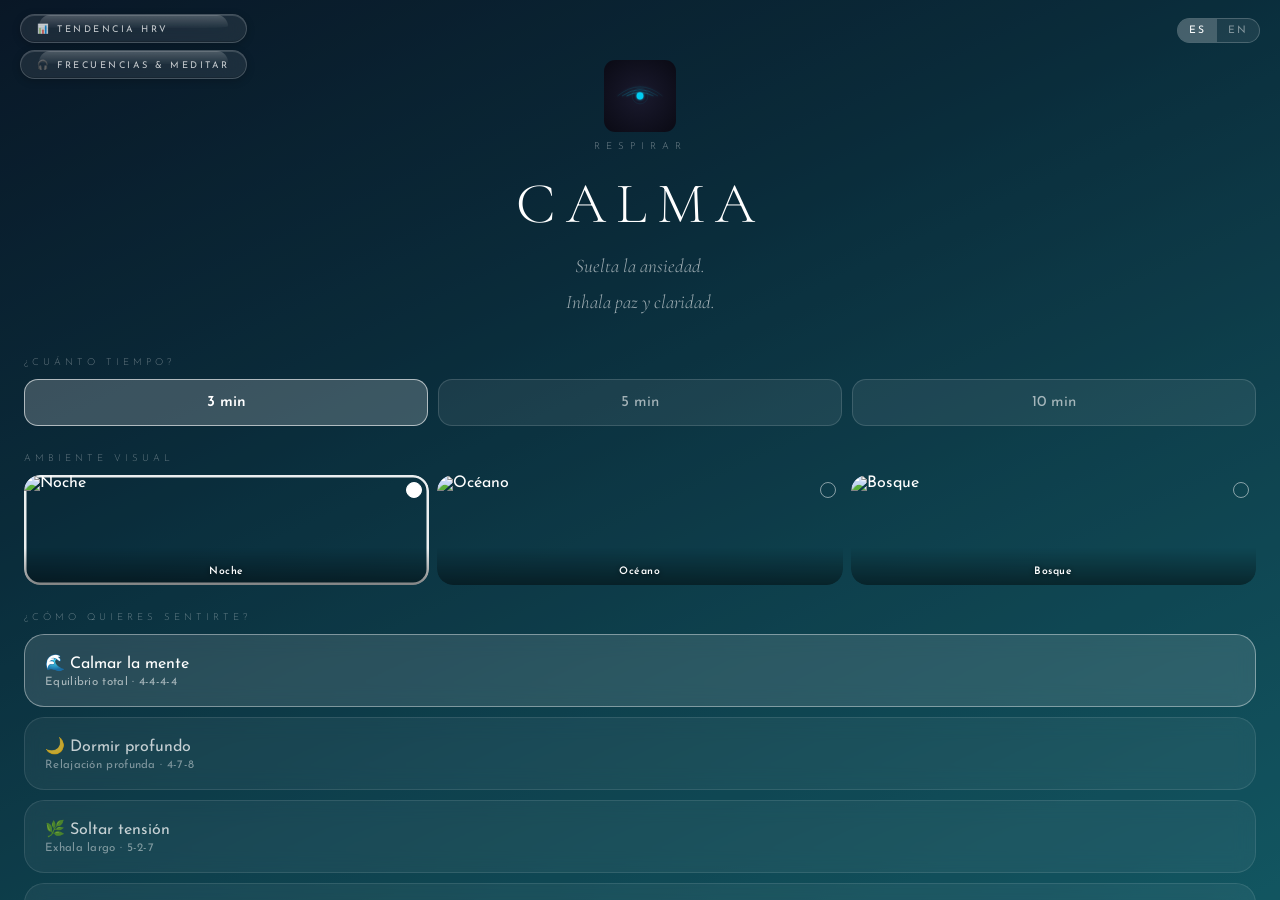
==== index.html @ fcd19457 "Move HRV and Frecuencias buttons to top-left with clear frosted glass style https://claude.ai/code/s" ====
<!DOCTYPE html>
<html lang="es">
<head>
  <meta charset="UTF-8"/>
  <meta http-equiv="Content-Type" content="text/html; charset=utf-8"/>
  <meta name="viewport" content="width=device-width, initial-scale=1.0, user-scalable=no"/>
  <title>Respirar con Calma</title>
  <link rel="icon" type="image/svg+xml" href="logo.svg"/>
  <link rel="apple-touch-icon" href="apple-touch-icon.png"/>
  <meta name="theme-color" content="#0a0a14"/>
  <link rel="preconnect" href="https://fonts.googleapis.com"/>
  <link rel="preconnect" href="https://fonts.gstatic.com" crossorigin/>
  <link href="https://fonts.googleapis.com/css2?family=Cormorant+Garamond:ital,wght@0,300;0,400;0,600;1,300;1,400&family=Josefin+Sans:wght@300;400;600&display=swap" rel="stylesheet"/>
  <style>
    *, *::before, *::after {
      box-sizing: border-box; margin: 0; padding: 0;
      -webkit-tap-highlight-color: transparent;
    }
    :root { --ease: cubic-bezier(.4,0,.2,1); }

    body {
      min-height: 100vh;
      font-family: 'Josefin Sans', -apple-system, sans-serif;
      color: #fff; overflow: hidden;
    }

    /* BACKGROUND */
    #bg {
      position: fixed; inset: 0; z-index: 0;
      background: linear-gradient(155deg,#0d2137 0%,#0e3d52 35%,#145c6e 65%,#1a7a8a 100%);
      transition: background 1.4s var(--ease);
    }
    #bg.forest  { background: linear-gradient(155deg,#040e08 0%,#0a2010 35%,#12341a 65%,#1a4a22 100%); }
    #bg.sunset  { background: linear-gradient(155deg,#1a0535 0%,#7b1a5a 35%,#d44a30 65%,#f0a040 100%); }
    #bg.night   { background: linear-gradient(155deg,#020210 0%,#06062a 35%,#0a0a38 65%,#10104a 100%); }
    #bg::after {
      content:''; position:absolute; inset:0;
      background: rgba(0,0,0,0.3);
    }

    /* SCREENS */
    .screen {
      position: fixed; inset: 0; z-index: 2;
      display: flex; flex-direction: column; align-items: center;
      padding: 56px 24px 60px;
      overflow-y: auto;
      -webkit-overflow-scrolling: touch;
      transition: opacity 0.5s var(--ease), transform 0.5s var(--ease);
    }
    .screen::-webkit-scrollbar { display: none; }
    .screen.out  { opacity:0; transform:translateY(-20px); pointer-events:none; }
    .screen.below{ opacity:0; transform:translateY(20px);  pointer-events:none; }

    /* LOGO */
    .logo-wrap {
      display: flex; flex-direction: column; align-items: center;
      gap: 10px; margin-bottom: 18px; margin-top: 4px;
    }
    .rings {
      width: 58px; height: 58px;
      position: relative; display: flex; align-items: center; justify-content: center;
    }
    .rings i {
      position: absolute; border-radius: 50%; display: block;
      border: 1.5px solid rgba(255,255,255,0.45);
    }
    .rings i:nth-child(1){ width:58px; height:58px; border-color:rgba(255,255,255,0.2); }
    .rings i:nth-child(2){ width:40px; height:40px; border-color:rgba(255,255,255,0.38); }
    .rings i:nth-child(3){ width:22px; height:22px; background:rgba(255,255,255,0.85); border:none; }
    .logo-lbl {
      font-family: 'Josefin Sans', sans-serif;
      font-size: 0.6rem; letter-spacing: 6px; text-transform: uppercase;
      color: rgba(255,255,255,0.45); font-weight: 300;
    }

    .h-title {
      font-family: 'Cormorant Garamond', serif;
      font-size: 3.6rem; font-weight: 300; letter-spacing: 10px;
      margin-bottom: 10px; text-align: center;
    }
    .h-sub {
      font-family: 'Cormorant Garamond', serif;
      font-style: italic; font-size: 1.2rem; line-height: 1.85;
      color: rgba(255,255,255,0.6); text-align: center; margin-bottom: 38px;
      font-weight: 300;
    }

    .sec-lbl {
      align-self: flex-start;
      font-family: 'Josefin Sans', sans-serif;
      font-size: 0.6rem; letter-spacing: 4px; text-transform: uppercase;
      color: rgba(255,255,255,0.38); margin-bottom: 12px; font-weight: 300;
    }

    /* DURATION */
    .dur-row { display:flex; gap:10px; width:100%; margin-bottom:28px; }
    .dur-btn {
      flex:1; padding:15px 0; border-radius:14px;
      background:rgba(255,255,255,0.07); border:1px solid rgba(255,255,255,0.14);
      color:rgba(255,255,255,0.6); font-size:0.95rem; cursor:pointer;
      transition:all 0.22s var(--ease); font-family:inherit;
    }
    .dur-btn.on {
      background:rgba(255,255,255,0.2); border-color:rgba(255,255,255,0.6);
      color:#fff; font-weight:600;
    }

    /* SCENE CARDS */
    .scenes-row { display:flex; gap:8px; width:100%; margin-bottom:28px; }
    .sc {
      flex:1; border-radius:16px; cursor:pointer;
      position:relative; overflow:hidden;
      box-shadow:inset 0 0 0 2px transparent;
      transition:box-shadow 0.25s, transform 0.18s;
      min-height:110px;
      -webkit-transform:translateZ(0); transform:translateZ(0);
      -webkit-mask-image:-webkit-radial-gradient(white,black);
    }
    .sc.on { box-shadow:inset 0 0 0 2.5px rgba(255,255,255,0.92); }
    .sc:active { transform:scale(0.95) translateZ(0); }
    .sc img { position:absolute; inset:0; width:100%; height:100%; object-fit:cover; display:block; }
    .sc-overlay {
      position:absolute; inset:0; pointer-events:none;
    }
    .sc-dot {
      position:absolute; top:7px; right:7px;
      width:16px; height:16px; border-radius:50%;
      background:transparent; border:1.5px solid rgba(255,255,255,0.5);
      display:flex; align-items:center; justify-content:center;
      font-size:8px; font-weight:700; color:transparent;
      transition:all 0.2s;
    }
    .sc.on .sc-dot {
      background:#fff; border-color:#fff; color:#333;
    }
    .sc-name {
      position:absolute; bottom:0; left:0; right:0;
      text-align:center; padding:18px 4px 8px;
      font-size:0.65rem; font-weight:600; color:#fff;
      text-shadow:0 1px 6px rgba(0,0,0,0.7);
      letter-spacing:0.5px;
      font-family:'Josefin Sans',sans-serif;
      background:linear-gradient(transparent, rgba(0,0,0,0.45));
    }

    /* PATTERNS */
    .pat-list { width:100%; margin-bottom:30px; }
    .pat-wrap { width:100%; margin-bottom:10px; }
    .pat-btn {
      width:100%; padding:18px 20px; border-radius:20px;
      background:rgba(255,255,255,0.05); border:1px solid rgba(255,255,255,0.1);
      color:rgba(255,255,255,0.75); cursor:pointer;
      display:flex; flex-direction:column; align-items:flex-start;
      font-family:inherit; text-align:left;
      transition:all 0.25s var(--ease);
      -webkit-backdrop-filter:blur(10px); backdrop-filter:blur(10px);
    }
    .pat-btn:active { transform:scale(1.02); }
    .pat-btn .pn { font-size:1rem; font-weight:400; margin-bottom:4px; }
    .pat-btn .pt { font-size:0.72rem; color:rgba(255,255,255,0.45); letter-spacing:0.3px; }
    .pat-btn.on {
      background:rgba(255,255,255,0.12); border-color:rgba(255,255,255,0.4);
      color:#fff;
    }
    .pat-btn.on .pt { color:rgba(255,255,255,0.6); }

    /* BEGIN */
    .btn-begin {
      width:100%; padding:20px; border-radius:50px;
      background:rgba(255,255,255,0.15); border:1.5px solid rgba(255,255,255,0.38);
      color:#fff; font-size:0.85rem; font-weight:400; letter-spacing:4px;
      text-transform: uppercase;
      cursor:pointer; font-family:'Josefin Sans',sans-serif;
      transition:all 0.22s var(--ease);
      -webkit-backdrop-filter:blur(8px); backdrop-filter:blur(8px);
    }
    .btn-begin:active { background:rgba(255,255,255,0.26); transform:scale(0.98); }

    /* SESSION */
    #sess { justify-content:center; padding-top:0; }

    .sess-hdr {
      position:fixed; top:0; left:0; right:0;
      padding:52px 24px 0;
      display:flex; justify-content:space-between; align-items:center;
      z-index:10;
    }
    .btn-end {
      background:rgba(255,255,255,0.1); border:1px solid rgba(255,255,255,0.25);
      color:rgba(255,255,255,0.8); padding:9px 20px; border-radius:20px;
      font-size:0.85rem; cursor:pointer; font-family:inherit;
    }
    .sess-clock {
      font-size:0.95rem; font-weight:300; letter-spacing:2px;
      color:rgba(255,255,255,0.55);
    }

    /* TOP ACTION BUTTONS */
    .top-actions {
      position: absolute; top: 14px; left: 20px;
      display: flex; flex-direction: column; gap: 7px;
      z-index: 10;
    }
    .btn-gel {
      display: inline-flex; align-items: center; gap: 6px;
      padding: 8px 16px; border-radius: 50px;
      font-family: 'Josefin Sans', sans-serif; font-size: 0.58rem;
      letter-spacing: 2.5px; text-transform: uppercase; font-weight: 400;
      cursor: pointer; position: relative; overflow: hidden;
      color: rgba(255,255,255,0.75);
      background: rgba(255,255,255,0.08);
      border: 1px solid rgba(255,255,255,0.18);
      box-shadow:
        0 1px 0 rgba(255,255,255,0.14) inset,
        0 -1px 0 rgba(0,0,0,0.15) inset,
        0 2px 8px rgba(0,0,0,0.2);
      -webkit-backdrop-filter: blur(14px); backdrop-filter: blur(14px);
      transition: all 0.2s ease;
    }
    .btn-gel::before {
      content: '';
      position: absolute; top: 0; left: 8%; right: 8%;
      height: 48%; border-radius: 50px 50px 60% 60%;
      background: linear-gradient(180deg, rgba(255,255,255,0.22) 0%, rgba(255,255,255,0.02) 100%);
      pointer-events: none;
    }
    .btn-gel:active { transform: scale(0.96); opacity: 0.8; }

    /* CIRCLE */
    .stage {
      position:relative; width:280px; height:280px;
      display:flex; align-items:center; justify-content:center;
      margin-bottom:72px;
    }
    #svgCore { transition: r var(--breathDur,4s) ease-in-out; }
    #svgHalo { transition: r var(--breathDur,4s) ease-in-out; }

    .s-phase {
      font-family: 'Cormorant Garamond', serif;
      font-size: 2rem; font-weight: 300; letter-spacing: 3px;
      text-align: center; min-height: 44px; margin-bottom: 4px;
      font-style: italic;
    }
    .s-count {
      font-family: 'Cormorant Garamond', serif;
      font-size: 5rem; font-weight: 300; letter-spacing: 4px;
      min-height: 80px; text-align: center;
    }
    .s-cycle {
      font-family: 'Josefin Sans', sans-serif;
      font-size: 0.65rem; letter-spacing: 4px; text-transform: uppercase;
      color: rgba(255,255,255,0.38); text-align: center; min-height: 20px;
      font-weight: 300;
    }
    .s-msg {
      position: absolute;
      bottom: -50px; left: -90px; right: -90px;
      text-align: center;
      font-family: 'Cormorant Garamond', serif;
      font-style: italic; font-size: 1.3rem; font-weight: 300;
      color: rgba(255,255,255,0.88); letter-spacing: 0.4px;
      opacity: 0; transition: opacity 0.9s ease;
      pointer-events: none;
      text-shadow: 0 1px 12px rgba(0,0,0,0.5);
    }
    .s-msg.show { opacity: 1; }

    /* HRV quick-entry (setup screen) */
    .hrv-input-row{display:flex;align-items:center;gap:12px;width:100%;margin-bottom:16px;background:rgba(255,255,255,0.06);border:1px solid rgba(255,255,255,0.12);border-radius:14px;padding:12px 18px;cursor:text}
    .hrv-input-lbl{font-family:'Josefin Sans',sans-serif;font-size:0.62rem;letter-spacing:3px;text-transform:uppercase;font-weight:300;color:rgba(255,255,255,0.45);flex-shrink:0}
    .hrv-num-input{flex:1;background:none;border:none;outline:none;font-family:'Cormorant Garamond',serif;font-size:2rem;font-weight:300;letter-spacing:2px;color:#fff;text-align:center;min-width:0;-moz-appearance:textfield}
    .hrv-num-input::-webkit-inner-spin-button,.hrv-num-input::-webkit-outer-spin-button{-webkit-appearance:none}
    .hrv-num-input::placeholder{color:rgba(255,255,255,0.2)}
    .hrv-input-hint{font-family:'Josefin Sans',sans-serif;font-size:0.52rem;letter-spacing:1.5px;color:rgba(255,255,255,0.22);font-weight:300;flex-shrink:0;text-align:right;line-height:1.5}

    /* HRV TRACKER SCREEN */
    .btn-back{align-self:flex-start;background:rgba(255,255,255,0.08);border:1px solid rgba(255,255,255,0.18);color:rgba(255,255,255,0.7);padding:9px 18px;border-radius:20px;font-size:0.75rem;cursor:pointer;font-family:inherit;letter-spacing:1px;margin-bottom:4px}
    .hrv-hdr{display:flex;flex-direction:column;align-items:center;margin:8px 0 14px}
    .hrv-hdr-sub{font-family:'Josefin Sans',sans-serif;font-size:0.55rem;letter-spacing:5px;text-transform:uppercase;color:rgba(255,255,255,0.35);font-weight:300}
    .hrv-hdr-title{font-family:'Josefin Sans',sans-serif;font-size:1.7rem;font-weight:300;letter-spacing:2px;color:#fff;margin:4px 0 0}
    .hrv-hdr-title em{color:#4dd9e8;font-style:normal}
    .hrv-hdr-line{width:32px;height:2px;background:#4dd9e8;border-radius:1px;margin-top:6px}
    /* Tabs */
    .hrv-tabs{display:flex;width:100%;background:rgba(255,255,255,0.06);border:1px solid rgba(255,255,255,0.1);border-radius:14px;padding:4px;gap:3px;margin-bottom:14px}
    .hrv-tab{flex:1;padding:10px 2px;border-radius:10px;background:none;border:1px solid transparent;color:rgba(255,255,255,0.38);font-family:'Josefin Sans',sans-serif;font-size:0.63rem;letter-spacing:0.2px;cursor:pointer;transition:all 0.2s}
    .hrv-tab.on{background:rgba(77,217,232,0.12);border-color:rgba(77,217,232,0.38);color:#4dd9e8}
    /* Stat cards */
    .hrv-stats-grid{display:flex;gap:8px;width:100%;margin-bottom:12px}
    .hrv-scard{flex:1;background:rgba(255,255,255,0.06);border:1px solid rgba(255,255,255,0.1);border-radius:14px;padding:13px 9px;display:flex;flex-direction:column;gap:3px}
    .hrv-scard-lbl{font-family:'Josefin Sans',sans-serif;font-size:0.49rem;letter-spacing:2px;text-transform:uppercase;color:rgba(255,255,255,0.35);font-weight:300}
    .hrv-scard-num{display:flex;align-items:baseline;gap:2px;margin:1px 0}
    .hrv-scard-big{font-family:'Josefin Sans',sans-serif;font-size:2rem;font-weight:300;color:#4dd9e8;letter-spacing:-1px;line-height:1}
    .hrv-scard-unit{font-family:'Josefin Sans',sans-serif;font-size:0.6rem;color:rgba(77,217,232,0.6);font-weight:300;letter-spacing:1px}
    .hrv-scard-sub{font-family:'Josefin Sans',sans-serif;font-size:0.49rem;color:rgba(255,255,255,0.27);font-weight:300}
    /* Chart + info cards */
    .hrv-tcard{width:100%;background:rgba(255,255,255,0.06);border:1px solid rgba(255,255,255,0.1);border-radius:14px;padding:14px 12px;margin-bottom:12px}
    .hrv-card-lbl{font-family:'Josefin Sans',sans-serif;font-size:0.49rem;letter-spacing:3px;text-transform:uppercase;color:rgba(255,255,255,0.35);font-weight:300;display:block;margin-bottom:12px}
    #hrvChartSvg{width:100%;overflow:visible;display:block}
    .hrv-chart-none{font-family:'Josefin Sans',sans-serif;font-size:0.68rem;color:rgba(255,255,255,0.22);text-align:center;padding:20px 0;letter-spacing:0.5px}
    /* Last session card */
    .hrv-lstcard{width:100%;background:rgba(255,255,255,0.06);border:1px solid rgba(255,255,255,0.1);border-radius:14px;padding:14px 14px;margin-bottom:12px}
    .hrv-lst-body{display:flex;justify-content:space-between;align-items:center;margin-top:8px}
    .hrv-lst-hrv{display:flex;align-items:baseline;gap:3px}
    .hrv-lst-big{font-family:'Josefin Sans',sans-serif;font-size:2rem;font-weight:300;color:#4dd9e8;letter-spacing:-1px;line-height:1}
    .hrv-lst-right{display:flex;flex-direction:column;align-items:flex-end;gap:3px}
    .hrv-lst-tech{font-family:'Josefin Sans',sans-serif;font-size:0.68rem;color:rgba(255,255,255,0.5);letter-spacing:0.5px}
    .hrv-lst-date{font-family:'Josefin Sans',sans-serif;font-size:0.6rem;color:rgba(255,255,255,0.3)}
    /* Registrar form */
    .hrv-rblock{width:100%;background:rgba(255,255,255,0.06);border:1px solid rgba(255,255,255,0.1);border-radius:14px;padding:14px 14px;margin-bottom:12px}
    .hrv-rlbl{font-family:'Josefin Sans',sans-serif;font-size:0.49rem;letter-spacing:3px;text-transform:uppercase;color:rgba(255,255,255,0.35);font-weight:300;display:block;margin-bottom:10px}
    .hrv-big-in{width:100%;background:rgba(0,0,0,0.2);border:1px solid rgba(255,255,255,0.1);border-radius:10px;padding:14px;outline:none;color:#fff;font-family:'Josefin Sans',sans-serif;font-size:1.8rem;font-weight:300;letter-spacing:3px;text-align:center;box-sizing:border-box;-moz-appearance:textfield}
    .hrv-big-in::-webkit-inner-spin-button,.hrv-big-in::-webkit-outer-spin-button{-webkit-appearance:none}
    .hrv-big-in::placeholder{color:rgba(255,255,255,0.18)}
    .hrv-in-hint{font-family:'Josefin Sans',sans-serif;font-size:0.58rem;color:rgba(255,255,255,0.28);margin-top:7px;letter-spacing:0.2px;display:block}
    .hrv-chips{display:flex;flex-wrap:wrap;gap:7px}
    .hrv-chip{padding:8px 13px;border-radius:10px;background:rgba(255,255,255,0.05);border:1px solid rgba(255,255,255,0.12);color:rgba(255,255,255,0.45);font-family:'Josefin Sans',sans-serif;font-size:0.65rem;cursor:pointer;letter-spacing:0.3px;transition:all 0.18s}
    .hrv-chip.on{background:rgba(77,217,232,0.1);border-color:rgba(77,217,232,0.45);color:#4dd9e8}
    .hrv-moods{display:flex;gap:7px;width:100%}
    .hrv-mood{flex:1;padding:9px 2px;border-radius:10px;background:rgba(255,255,255,0.05);border:1px solid rgba(255,255,255,0.1);font-size:1.25rem;cursor:pointer;transition:all 0.18s;text-align:center}
    .hrv-mood.on{background:rgba(77,217,232,0.1);border-color:rgba(77,217,232,0.4)}
    .hrv-save-btn{width:100%;padding:17px;border-radius:14px;background:rgba(77,217,232,0.1);border:1px solid rgba(77,217,232,0.32);color:rgba(77,217,232,0.88);font-family:'Josefin Sans',sans-serif;font-size:0.75rem;letter-spacing:3px;text-transform:uppercase;cursor:pointer;font-weight:300;transition:all 0.22s}
    .hrv-save-btn:active{background:rgba(77,217,232,0.22)}
    /* Historial */
    .hrv-hist-hdr{display:flex;justify-content:space-between;align-items:center;margin-bottom:12px}
    .hrv-hist-cnt{font-family:'Josefin Sans',sans-serif;font-size:0.65rem;color:rgba(255,255,255,0.38);letter-spacing:1px}
    .hrv-clear-btn{background:none;border:none;color:rgba(255,80,80,0.65);font-family:'Josefin Sans',sans-serif;font-size:0.65rem;cursor:pointer}
    .hrv-hitem{width:100%;background:rgba(255,255,255,0.06);border:1px solid rgba(255,255,255,0.1);border-radius:12px;padding:13px;margin-bottom:8px;display:flex;align-items:center;gap:10px}
    .hrv-hi-hrv{display:flex;align-items:baseline;gap:2px;min-width:48px}
    .hrv-hi-num{font-family:'Josefin Sans',sans-serif;font-size:1.5rem;font-weight:300;color:#4dd9e8;letter-spacing:-0.5px;line-height:1}
    .hrv-hi-ms{font-family:'Josefin Sans',sans-serif;font-size:0.56rem;color:rgba(77,217,232,0.6);letter-spacing:1px;font-weight:300}
    .hrv-hi-info{flex:1;display:flex;flex-direction:column;gap:2px}
    .hrv-hi-tech{font-family:'Josefin Sans',sans-serif;font-size:0.67rem;color:rgba(255,255,255,0.52);letter-spacing:0.3px}
    .hrv-hi-date{font-family:'Josefin Sans',sans-serif;font-size:0.57rem;color:rgba(255,255,255,0.28)}
    .hrv-hi-mood{font-size:1rem}
    .hrv-hi-del{background:none;border:none;color:rgba(255,255,255,0.22);font-size:0.8rem;cursor:pointer;padding:4px;line-height:1}

    /* FRECUENCIAS & MEDITAR */
    #freqmed { padding: 0; }
    .fm-back { position:absolute; top:18px; left:16px; }
    .fm-header { padding: 28px 24px 0; text-align: center; }
    .fm-header-sub { font-family:'Josefin Sans',sans-serif; font-size:0.6rem; letter-spacing:4px; text-transform:uppercase; color:rgba(255,255,255,0.4); }
    .fm-header-title { font-family:'Cormorant Garamond',serif; font-size:2rem; font-weight:300; margin:4px 0 0; }
    .fm-header-title em { font-style:italic; color:rgba(255,255,255,0.75); }
    .fm-tabs {
      display:flex; margin:18px 16px 0; border-radius:12px;
      background:rgba(255,255,255,0.05); padding:4px; gap:4px;
      position:sticky; top:0; z-index:5;
      -webkit-backdrop-filter:blur(12px); backdrop-filter:blur(12px);
    }
    .fm-tab {
      flex:1; padding:10px 8px; border:none; border-radius:9px;
      background:transparent; color:rgba(255,255,255,0.45);
      font-family:'Josefin Sans',sans-serif; font-size:0.72rem;
      letter-spacing:1px; cursor:pointer; transition:all 0.25s;
    }
    .fm-tab.active { background:rgba(255,255,255,0.12); color:#fff; box-shadow:0 1px 8px rgba(0,0,0,0.3); }
    .fm-panel { display:none; padding:14px 14px 100px; }
    .fm-panel.active { display:block; }
    .fm-section { margin-bottom:26px; }
    .fm-section-hdr { display:flex; align-items:center; gap:10px; margin-bottom:10px; padding:0 4px; }
    .fm-section-icon { font-size:1.3rem; }
    .fm-section-info { flex:1; }
    .fm-section-title { font-family:'Cormorant Garamond',serif; font-size:1.12rem; font-weight:400; }
    .fm-section-sub { font-family:'Josefin Sans',sans-serif; font-size:0.57rem; letter-spacing:2px; text-transform:uppercase; color:rgba(255,255,255,0.35); margin-top:2px; }
    .fm-hz-badge { font-family:'Josefin Sans',sans-serif; font-size:0.58rem; letter-spacing:2px; padding:3px 9px; border-radius:20px; border:1px solid rgba(255,255,255,0.15); color:rgba(255,255,255,0.45); white-space:nowrap; }
    .fm-warning { display:flex; align-items:center; gap:8px; background:rgba(255,220,80,0.07); border:1px solid rgba(255,220,80,0.18); border-radius:10px; padding:9px 12px; margin-bottom:10px; font-family:'Josefin Sans',sans-serif; font-size:0.62rem; color:rgba(255,220,80,0.8); letter-spacing:0.5px; }
    .fm-playlist { display:flex; align-items:center; gap:12px; background:rgba(255,255,255,0.055); border:1px solid rgba(255,255,255,0.09); border-radius:12px; padding:11px 13px; margin-bottom:8px; text-decoration:none; color:#fff; transition:background 0.2s,transform 0.15s; -webkit-tap-highlight-color:transparent; }
    .fm-playlist:active { background:rgba(255,255,255,0.1); transform:scale(0.98); }
    .fm-pl-art { width:44px; height:44px; border-radius:8px; display:flex; align-items:center; justify-content:center; font-size:1.3rem; flex-shrink:0; }
    .fm-pl-art.hz432  { background:linear-gradient(135deg,rgba(120,200,120,0.28),rgba(80,160,80,0.08)); }
    .fm-pl-art.hz528  { background:linear-gradient(135deg,rgba(255,180,100,0.28),rgba(220,120,60,0.08)); }
    .fm-pl-art.binaural { background:linear-gradient(135deg,rgba(140,100,255,0.28),rgba(100,60,220,0.08)); }
    .fm-pl-art.guiada { background:linear-gradient(135deg,rgba(255,150,150,0.28),rgba(200,80,80,0.08)); }
    .fm-pl-info { flex:1; min-width:0; }
    .fm-pl-name { font-family:'Cormorant Garamond',serif; font-size:1rem; font-weight:400; line-height:1.2; }
    .fm-pl-meta { font-family:'Josefin Sans',sans-serif; font-size:0.57rem; color:rgba(255,255,255,0.38); letter-spacing:1.5px; text-transform:uppercase; margin-top:3px; }
    .fm-pl-saves { font-family:'Josefin Sans',sans-serif; font-size:0.6rem; color:rgba(77,217,232,0.75); letter-spacing:1px; margin-top:2px; }
    .fm-pl-arrow { color:rgba(255,255,255,0.22); font-size:0.8rem; flex-shrink:0; }
    /* MEDITAR TIMER */
    .med-section-lbl{font-family:'Josefin Sans',sans-serif;font-size:0.58rem;letter-spacing:3px;text-transform:uppercase;color:rgba(255,255,255,0.35);margin:20px 0 8px 4px}
    .med-modes{display:grid;grid-template-columns:1fr 1fr;gap:8px;margin-bottom:4px}
    .med-mode{background:rgba(255,255,255,0.05);border:1px solid rgba(255,255,255,0.1);border-radius:12px;padding:12px 8px;cursor:pointer;transition:all 0.2s;color:#fff;display:flex;flex-direction:column;align-items:center;gap:5px}
    .med-mode.on{background:rgba(77,217,232,0.12);border-color:rgba(77,217,232,0.4)}
    .med-mode-icon{font-size:1.5rem}
    .med-mode-name{font-family:'Josefin Sans',sans-serif;font-size:0.6rem;letter-spacing:1.5px;text-transform:uppercase;color:rgba(255,255,255,0.55)}
    .med-mode.on .med-mode-name{color:rgba(77,217,232,0.9)}
    .med-durs{display:flex;gap:7px;flex-wrap:wrap}
    .med-dur-btn{padding:8px 14px;border-radius:20px;background:rgba(255,255,255,0.05);border:1px solid rgba(255,255,255,0.1);color:rgba(255,255,255,0.5);font-family:'Josefin Sans',sans-serif;font-size:0.65rem;letter-spacing:1px;cursor:pointer;transition:all 0.2s}
    .med-dur-btn.on{background:rgba(77,217,232,0.12);border-color:rgba(77,217,232,0.4);color:rgba(77,217,232,0.9)}
    .med-sounds-grid{display:grid;grid-template-columns:1fr 1fr 1fr;gap:7px}
    .med-snd{padding:9px 6px;border-radius:10px;background:rgba(255,255,255,0.05);border:1px solid rgba(255,255,255,0.1);color:rgba(255,255,255,0.5);font-family:'Josefin Sans',sans-serif;font-size:0.6rem;letter-spacing:0.5px;cursor:pointer;transition:all 0.2s}
    .med-snd.on{background:rgba(77,217,232,0.12);border-color:rgba(77,217,232,0.4);color:rgba(77,217,232,0.9)}
    .med-start-btn{display:block;width:100%;margin-top:24px;padding:15px;border-radius:14px;background:rgba(77,217,232,0.14);border:1px solid rgba(77,217,232,0.32);color:rgba(255,255,255,0.88);font-family:'Josefin Sans',sans-serif;font-size:0.78rem;letter-spacing:3px;text-transform:uppercase;cursor:pointer;transition:all 0.2s}
    .med-start-btn:active{background:rgba(77,217,232,0.26);transform:scale(0.98)}
    #medDone{transition:opacity 0.35s ease}
    .med-mode-lbl-active{font-family:'Josefin Sans',sans-serif;font-size:0.58rem;letter-spacing:4px;text-transform:uppercase;color:rgba(255,255,255,0.32);text-align:center;margin-bottom:14px}
    .med-ring-wrap{position:relative;width:188px;height:188px;margin:0 auto 16px}
    .med-ring-svg{width:188px;height:188px;transform:rotate(-90deg)}
    .med-ring-bg{fill:none;stroke:rgba(255,255,255,0.07);stroke-width:7}
    .med-ring-fg{fill:none;stroke:rgba(77,217,232,0.6);stroke-width:7;stroke-linecap:round;transition:stroke-dashoffset 1s linear}
    .med-ring-inner{position:absolute;inset:0;display:flex;flex-direction:column;align-items:center;justify-content:center}
    .med-time-disp{font-family:'Cormorant Garamond',serif;font-size:2.5rem;font-weight:300;letter-spacing:2px;line-height:1}
    .med-time-sub{font-family:'Josefin Sans',sans-serif;font-size:0.52rem;letter-spacing:3px;text-transform:uppercase;color:rgba(255,255,255,0.3);margin-top:5px}
    .med-guide-box{min-height:52px;margin:0 2px 16px;padding:12px 14px;background:rgba(255,255,255,0.04);border-radius:12px;border:1px solid rgba(255,255,255,0.07)}
    .med-guide-text{font-family:'Cormorant Garamond',serif;font-style:italic;font-size:1.05rem;font-weight:300;color:rgba(255,255,255,0.8);text-align:center;line-height:1.5;opacity:0;transition:opacity 0.9s ease}
    .med-guide-text.show{opacity:1}
    .med-controls{display:flex;gap:10px}
    .med-ctrl{flex:1;padding:11px;border-radius:12px;background:rgba(255,255,255,0.06);border:1px solid rgba(255,255,255,0.12);color:rgba(255,255,255,0.55);font-family:'Josefin Sans',sans-serif;font-size:0.62rem;letter-spacing:2px;cursor:pointer;transition:all 0.2s}
    .med-ctrl-stop{background:rgba(255,80,80,0.07);border-color:rgba(255,80,80,0.2);color:rgba(255,130,130,0.7)}
    .med-done-icon{font-size:2.6rem;text-align:center;margin:20px 0 10px}
    .med-done-phrase{font-family:'Cormorant Garamond',serif;font-style:italic;font-size:1.18rem;font-weight:300;color:rgba(255,255,255,0.85);text-align:center;padding:0 10px;line-height:1.5;margin-bottom:8px}
    .med-done-stats{font-family:'Josefin Sans',sans-serif;font-size:0.6rem;letter-spacing:2px;color:rgba(255,255,255,0.32);text-align:center;margin-bottom:4px}
    .med-hist-hdr{font-family:'Josefin Sans',sans-serif;font-size:0.57rem;letter-spacing:3px;text-transform:uppercase;color:rgba(255,255,255,0.28);margin:22px 0 8px 2px}
    .med-hist-item{display:flex;align-items:center;gap:10px;padding:10px 12px;background:rgba(255,255,255,0.04);border-radius:10px;margin-bottom:6px}
    .med-hist-icon{font-size:1.1rem}
    .med-hist-info{flex:1}
    .med-hist-mode{font-family:'Josefin Sans',sans-serif;font-size:0.63rem;letter-spacing:1px;color:rgba(255,255,255,0.68)}
    .med-hist-date{font-family:'Josefin Sans',sans-serif;font-size:0.53rem;letter-spacing:1px;color:rgba(255,255,255,0.28);margin-top:2px}
    .med-hist-dur{font-family:'Cormorant Garamond',serif;font-size:0.95rem;color:rgba(77,217,232,0.65)}
    .fm-coming { text-align:center; padding:60px 20px; color:rgba(255,255,255,0.32); font-family:'Cormorant Garamond',serif; font-style:italic; font-size:1.2rem; }

    .fab {
      position:fixed; bottom:36px; right:24px;
      width:46px; height:46px; border-radius:50%;
      background:rgba(255,255,255,0.11); border:1px solid rgba(255,255,255,0.22);
      color:#fff; font-size:1.1rem; cursor:pointer;
      display:flex; align-items:center; justify-content:center;
      z-index:10; font-family:inherit;
    }
    .fab.off { opacity:.4; }

    /* LANG TOGGLE */
    .lang-toggle {
      position:absolute; top:18px; right:20px;
      display:flex; background:rgba(255,255,255,0.08);
      border:1px solid rgba(255,255,255,0.2); border-radius:20px;
      overflow:hidden; z-index:10;
    }
    .lang-toggle button {
      background:none; border:none; color:rgba(255,255,255,0.45);
      font-family:'Josefin Sans',sans-serif; font-size:0.65rem;
      letter-spacing:2px; padding:6px 11px; cursor:pointer;
      transition:all 0.2s;
    }
    .lang-toggle button.on { background:rgba(255,255,255,0.18); color:#fff; }

    /* ===== VIDEO BACKGROUNDS ===== */
    #sceneBg { position:absolute; inset:0; z-index:0; overflow:hidden; }

    /* ===== VIDEO BACKGROUNDS ===== */
    .yt-wrap {
      position:absolute; inset:0; z-index:2;
      opacity:0; transition:opacity 2.5s ease;
      overflow:hidden; pointer-events:none;
    }
    .yt-wrap.active { opacity:1; }
    .yt-wrap video {
      position:absolute; inset:0;
      width:100%; height:100%;
      object-fit:cover; pointer-events:none;
    }
    /* Dark overlay so text stays readable */
    .yt-wrap::after {
      content:''; position:absolute; inset:0;
      background:rgba(0,0,0,0.32);
      pointer-events:none;
    }
    /* Session UI above video */
    #sess-ui {
      position:relative; z-index:3;
      display:flex; flex-direction:column; align-items:center;
      width:100%;
    }
  </style>
</head>
<body>

<div id="bg"></div>
<div id="nightOverlay" style="display:none;position:fixed;inset:0;background:rgba(0,0,12,0.28);z-index:1000;pointer-events:none;transition:opacity 1.2s ease"></div>

<!-- SETUP -->
<div class="screen" id="setup">

  <div class="top-actions">
    <button onclick="showHRV()" class="btn-gel">&#128202; Tendencia HRV</button>
    <button onclick="showFreqMed()" class="btn-gel">&#127911; Frecuencias &amp; Meditar</button>
  </div>

  <div class="lang-toggle">
    <button id="btnEs" class="on" onclick="setLang('es')">ES</button>
    <button id="btnEn" onclick="setLang('en')">EN</button>
  </div>

  <div class="logo-wrap">
    <svg width="72" height="72" viewBox="0 0 512 512" xmlns="http://www.w3.org/2000/svg">
      <defs>
        <radialGradient id="bgGradient" cx="50%" cy="50%" r="70%">
          <stop offset="0%" stop-color="#1a1a2e"/>
          <stop offset="100%" stop-color="#0a0a14"/>
        </radialGradient>
        <linearGradient id="cyanGradient" x1="0%" y1="0%" x2="100%" y2="100%">
          <stop offset="0%" stop-color="#00d9ff" stop-opacity="0.9"/>
          <stop offset="100%" stop-color="#00d9ff" stop-opacity="0.4"/>
        </linearGradient>
        <filter id="glow" x="-50%" y="-50%" width="200%" height="200%">
          <feGaussianBlur stdDeviation="6" result="blur"/>
          <feMerge><feMergeNode in="blur"/><feMergeNode in="SourceGraphic"/></feMerge>
        </filter>
        <filter id="shadow" x="-50%" y="-50%" width="200%" height="200%">
          <feDropShadow dx="0" dy="4" stdDeviation="6" flood-color="#00d9ff" flood-opacity="0.25"/>
        </filter>
      </defs>
      <rect width="512" height="512" rx="80" fill="url(#bgGradient)"/>
      <g stroke="url(#cyanGradient)" stroke-width="3" fill="none" filter="url(#glow)">
        <path d="M128 256 Q256 160 384 256" opacity="0.5">
          <animate attributeName="d" dur="6s" repeatCount="indefinite"
            values="M128 256 Q256 180 384 256;M128 256 Q256 140 384 256;M128 256 Q256 180 384 256"/>
        </path>
        <path d="M96 256 Q256 120 416 256" opacity="0.3">
          <animate attributeName="d" dur="6s" repeatCount="indefinite"
            values="M96 256 Q256 140 416 256;M96 256 Q256 100 416 256;M96 256 Q256 140 416 256"/>
        </path>
        <path d="M160 256 Q256 200 352 256" opacity="0.7">
          <animate attributeName="d" dur="6s" repeatCount="indefinite"
            values="M160 256 Q256 220 352 256;M160 256 Q256 180 352 256;M160 256 Q256 220 352 256"/>
        </path>
      </g>
      <circle cx="256" cy="256" r="24" fill="#00d9ff" filter="url(#glow)">
        <animate attributeName="r" values="22;28;22" dur="6s" repeatCount="indefinite"/>
        <animate attributeName="opacity" values="0.9;1;0.9" dur="6s" repeatCount="indefinite"/>
      </circle>
      <circle cx="256" cy="256" r="48" stroke="#00d9ff" stroke-width="2" fill="none" opacity="0.3" filter="url(#shadow)">
        <animate attributeName="r" values="48;70;48" dur="6s" repeatCount="indefinite"/>
        <animate attributeName="opacity" values="0.3;0.05;0.3" dur="6s" repeatCount="indefinite"/>
      </circle>
    </svg>
    <span class="logo-lbl" id="txtLogo">Respirar</span>
  </div>

  <h1 class="h-title" id="txtTitle">CALMA</h1>
  <p class="h-sub" id="txtSub">Suelta la ansiedad.<br>Inhala paz y claridad.</p>

  <p class="sec-lbl" id="txtDurLbl">&iquest;Cu&aacute;nto tiempo?</p>
  <div class="dur-row" id="durRow">
    <button class="dur-btn on" data-m="3">3 min</button>
    <button class="dur-btn"    data-m="5">5 min</button>
    <button class="dur-btn"    data-m="10">10 min</button>
  </div>

  <p class="sec-lbl" id="txtSceneLbl">Ambiente visual</p>
  <div class="scenes-row" id="scenesRow">

    <!-- NOCHE -->
    <div class="sc on" data-s="ocean">
      <img src="https://res.cloudinary.com/dtsljzbhu/video/upload/so_3/198844-908857695_dqxlvu.jpg" alt="Noche"/>
      <div class="sc-overlay">
        <div class="sc-dot"></div>
        <span class="sc-name" id="scName0">Noche</span>
      </div>
    </div>

    <!-- OCÉANO -->
    <div class="sc" data-s="forest">
      <img src="https://res.cloudinary.com/dtsljzbhu/video/upload/so_3/186070-876973719_ukldpc.jpg" alt="Océano"/>
      <div class="sc-overlay">
        <div class="sc-dot"></div>
        <span class="sc-name" id="scName1">Oc&eacute;ano</span>
      </div>
    </div>

    <!-- BOSQUE -->
    <div class="sc" data-s="sunset">
      <img src="https://res.cloudinary.com/dtsljzbhu/video/upload/so_3/163326-827461488_j4wvkr.jpg" alt="Bosque"/>
      <div class="sc-overlay">
        <div class="sc-dot"></div>
        <span class="sc-name" id="scName2">Bosque</span>
      </div>
    </div>


  </div>

  <p class="sec-lbl" id="txtPatLbl">T&eacute;cnica de respiraci&oacute;n</p>
  <div class="pat-list" id="patList"></div>

  <div class="hrv-input-row" onclick="document.getElementById('hrvInput').focus()">
    <span class="hrv-input-lbl">HRV hoy</span>
    <input type="number" id="hrvInput" class="hrv-num-input"
      placeholder="&mdash;" min="10" max="250" inputmode="numeric"/>
    <span class="hrv-input-hint">Reloj<br>o app</span>
  </div>

  <button class="btn-begin" id="btnBegin">Comenzar Sesi&oacute;n</button>

</div>

<!-- SESSION -->
<div class="screen below" id="sess">
  <div id="sceneBg">

    <div class="yt-wrap" id="yt-ocean"><video muted loop playsinline preload="none" src="https://res.cloudinary.com/dtsljzbhu/video/upload/198844-908857695_dqxlvu.mp4"></video></div>
    <div class="yt-wrap" id="yt-forest"><video muted loop playsinline preload="none" src="https://res.cloudinary.com/dtsljzbhu/video/upload/186070-876973719_ukldpc.mp4"></video></div>
    <div class="yt-wrap" id="yt-sunset"><video muted loop playsinline preload="none" src="https://res.cloudinary.com/dtsljzbhu/video/upload/163326-827461488_j4wvkr.mp4"></video></div>


  </div>

  <div id="sess-ui">

  <div class="sess-hdr">
    <button class="btn-end" id="btnEnd">Terminar</button>
    <span class="sess-clock" id="clock"></span>
  </div>

  <div class="stage">
    <svg viewBox="0 0 512 512" width="280" height="280">
      <defs>
        <radialGradient id="sessCore">
          <stop offset="0%" stop-color="#ffffff"/>
          <stop offset="100%" stop-color="#00d9ff" stop-opacity="0.2"/>
        </radialGradient>
        <filter id="sessBlur">
          <feGaussianBlur stdDeviation="12"/>
        </filter>
      </defs>
      <circle cx="256" cy="256" r="90" stroke="#00d9ff" stroke-opacity="0.15" stroke-width="2" fill="none">
        <animate attributeName="r" values="80;120;120;80" dur="14s" repeatCount="indefinite" keyTimes="0;0.285;0.571;1"/>
      </circle>
      <circle cx="256" cy="256" r="70" fill="url(#sessCore)" filter="url(#sessBlur)">
        <animate attributeName="r" values="60;95;95;60" dur="14s" repeatCount="indefinite" keyTimes="0;0.285;0.571;1"/>
      </circle>
    </svg>
    <div class="s-msg" id="sMsg"></div>
  </div>

  <div class="s-phase" id="sPhase"></div>
  <div class="s-count" id="sCount"></div>
  <div class="s-cycle" id="sCycle"></div>

  </div><!-- /sess-ui -->

  <button class="fab" id="fab">&#128276;</button>

</div>

<!-- HRV TRACKER -->
<div class="screen below" id="hrv" style="display:none">

  <button class="btn-back" id="btnHrvBack">&#8592; Volver</button>

  <div class="hrv-hdr">
    <span class="hrv-hdr-sub">CALMA</span>
    <h2 class="hrv-hdr-title">HRV <em>Tracker</em></h2>
    <div class="hrv-hdr-line"></div>
  </div>

  <div class="hrv-tabs">
    <button class="hrv-tab on" data-panel="dashboard">Dashboard</button>
    <button class="hrv-tab" data-panel="registrar">+ Registrar</button>
    <button class="hrv-tab" data-panel="historial">Historial</button>
  </div>

  <!-- DASHBOARD -->
  <div id="panel-dashboard" style="width:100%">
    <div class="hrv-stats-grid">
      <div class="hrv-scard">
        <span class="hrv-scard-lbl">PROMEDIO</span>
        <div class="hrv-scard-num"><span class="hrv-scard-big" id="statProm">&mdash;</span><span class="hrv-scard-unit">ms</span></div>
        <span class="hrv-scard-sub">Total</span>
      </div>
      <div class="hrv-scard">
        <span class="hrv-scard-lbl">7 D&Iacute;AS</span>
        <div class="hrv-scard-num"><span class="hrv-scard-big" id="stat7d">&mdash;</span><span class="hrv-scard-unit">ms</span></div>
      </div>
      <div class="hrv-scard">
        <span class="hrv-scard-lbl">RACHA</span>
        <div class="hrv-scard-num"><span class="hrv-scard-big" id="statRacha">&mdash;</span><span class="hrv-scard-unit">d</span></div>
        <span class="hrv-scard-sub">Consecutivos</span>
      </div>
    </div>

    <div class="hrv-tcard">
      <span class="hrv-card-lbl">TENDENCIA HRV</span>
      <svg id="hrvChartSvg" viewBox="0 0 300 110" preserveAspectRatio="none" style="display:none"></svg>
      <p class="hrv-chart-none" id="hrvChartNone">Sin registros a&uacute;n</p>
    </div>

    <div class="hrv-lstcard" id="lastSessCard" style="display:none">
      <span class="hrv-card-lbl">&Uacute;LTIMA SESI&Oacute;N</span>
      <div class="hrv-lst-body">
        <div class="hrv-lst-hrv">
          <span class="hrv-lst-big" id="lastHrvVal">&mdash;</span>
          <span class="hrv-scard-unit">ms</span>
        </div>
        <div class="hrv-lst-right">
          <span class="hrv-lst-tech" id="lastTech"></span>
          <span class="hrv-lst-date" id="lastDate"></span>
        </div>
      </div>
    </div>
  </div>

  <!-- REGISTRAR -->
  <div id="panel-registrar" style="display:none;width:100%">
    <div class="hrv-rblock">
      <span class="hrv-rlbl">TU HRV (MS)</span>
      <input type="number" id="regHrv" class="hrv-big-in" placeholder="Ej: 42" min="10" max="250" inputmode="numeric"/>
      <span class="hrv-in-hint">Encu&eacute;ntralo en tu reloj o app de salud &rarr; HRV</span>
    </div>

    <div class="hrv-rblock">
      <span class="hrv-rlbl">T&Eacute;CNICA</span>
      <div class="hrv-chips" id="techChips">
        <button class="hrv-chip on" data-v="4-7-8">4-7-8</button>
        <button class="hrv-chip" data-v="Box Breathing">Box Breathing</button>
        <button class="hrv-chip" data-v="Coherente">Coherente</button>
        <button class="hrv-chip" data-v="Wim Hof">Wim Hof</button>
        <button class="hrv-chip" data-v="Otra">Otra</button>
      </div>
    </div>

    <div class="hrv-rblock">
      <span class="hrv-rlbl">DURACI&Oacute;N</span>
      <div class="hrv-chips" id="durChips">
        <button class="hrv-chip" data-v="3">3&prime;</button>
        <button class="hrv-chip on" data-v="5">5&prime;</button>
        <button class="hrv-chip" data-v="10">10&prime;</button>
        <button class="hrv-chip" data-v="15">15&prime;</button>
        <button class="hrv-chip" data-v="20">20&prime;</button>
      </div>
    </div>

    <div class="hrv-rblock">
      <span class="hrv-rlbl">&iquest;C&Oacute;MO TE SIENTES?</span>
      <div class="hrv-moods" id="moodChips">
        <button class="hrv-mood" data-v="1">&#128560;</button>
        <button class="hrv-mood" data-v="2">&#128532;</button>
        <button class="hrv-mood on" data-v="3">&#128528;</button>
        <button class="hrv-mood" data-v="4">&#128578;</button>
        <button class="hrv-mood" data-v="5">&#128524;</button>
      </div>
    </div>

    <button class="hrv-save-btn" id="btnHrvSave">Guardar Registro</button>
  </div>

  <!-- HISTORIAL -->
  <div id="panel-historial" style="display:none;width:100%">
    <div class="hrv-hist-hdr">
      <span class="hrv-hist-cnt" id="histCnt">0 registros</span>
      <button class="hrv-clear-btn" id="btnClearAll">Borrar todo</button>
    </div>
    <div id="histList"></div>
  </div>

</div>


<!-- FRECUENCIAS & MEDITAR -->
<div class="screen below" id="freqmed" style="display:none">

  <button class="btn-back" id="btnFmBack">&#8592; Volver</button>

  <div class="fm-header">
    <div class="fm-header-sub">CALMA</div>
    <h2 class="fm-header-title">Bienestar <em>Sonoro</em></h2>
  </div>

  <div class="fm-tabs">
    <button class="fm-tab active" id="fmTab0" onclick="switchFmTab(0)">&#127911; Frecuencias</button>
    <button class="fm-tab" id="fmTab1" onclick="switchFmTab(1)">&#129496; Meditar</button>
  </div>

  <!-- TAB 0: FRECUENCIAS -->
  <div class="fm-panel active" id="fmPanel0">

    <!-- 432 Hz -->
    <div class="fm-section">
      <div class="fm-section-hdr">
        <div class="fm-section-icon">&#127807;</div>
        <div class="fm-section-info">
          <div class="fm-section-title">432 Hz &mdash; Armon&iacute;a Natural</div>
          <div class="fm-section-sub">Sue&ntilde;o &bull; Relajaci&oacute;n &bull; Equilibrio</div>
        </div>
        <div class="fm-hz-badge">432 HZ</div>
      </div>
      <a class="fm-playlist" href="https://open.spotify.com/search/432hz%20feel%20good%20relaxation%20healing" target="_blank" rel="noopener">
        <div class="fm-pl-art hz432">&#127807;</div>
        <div class="fm-pl-info">
          <div class="fm-pl-name">432Hz: Feel Good</div>
          <div class="fm-pl-meta">Spotify &bull; Oficial</div>
          <div class="fm-pl-saves">&#128081; 217K guardados</div>
        </div>
        <div class="fm-pl-arrow">&#8599;</div>
      </a>
      <a class="fm-playlist" href="https://open.spotify.com/search/432%20hz%20sleep%20relax" target="_blank" rel="noopener">
        <div class="fm-pl-art hz432">&#127769;</div>
        <div class="fm-pl-info">
          <div class="fm-pl-name">432 Hz Sleep Music</div>
          <div class="fm-pl-meta">Relajaci&oacute;n profunda &bull; Noche</div>
        </div>
        <div class="fm-pl-arrow">&#8599;</div>
      </a>
      <a class="fm-playlist" href="https://open.spotify.com/search/432%20hz%20deep%20healing%20meditation" target="_blank" rel="noopener">
        <div class="fm-pl-art hz432">&#10024;</div>
        <div class="fm-pl-info">
          <div class="fm-pl-name">432 Hz Deep Healing</div>
          <div class="fm-pl-meta">Alivio del estr&eacute;s &bull; Restauraci&oacute;n</div>
        </div>
        <div class="fm-pl-arrow">&#8599;</div>
      </a>
    </div>

    <!-- 528 Hz -->
    <div class="fm-section">
      <div class="fm-section-hdr">
        <div class="fm-section-icon">&#10084;&#65039;</div>
        <div class="fm-section-info">
          <div class="fm-section-title">528 Hz &mdash; Frecuencia del Amor</div>
          <div class="fm-section-sub">Sanaci&oacute;n &bull; ADN &bull; Solfeggio</div>
        </div>
        <div class="fm-hz-badge">528 HZ</div>
      </div>
      <a class="fm-playlist" href="https://open.spotify.com/search/528%20hz%20love%20frequency%20healing" target="_blank" rel="noopener">
        <div class="fm-pl-art hz528">&#10084;&#65039;</div>
        <div class="fm-pl-info">
          <div class="fm-pl-name">528 Hz Love Frequency</div>
          <div class="fm-pl-meta">Sanaci&oacute;n &bull; Transformaci&oacute;n</div>
        </div>
        <div class="fm-pl-arrow">&#8599;</div>
      </a>
      <a class="fm-playlist" href="https://open.spotify.com/search/solfeggio%20528%20hz%20meditation%20healing" target="_blank" rel="noopener">
        <div class="fm-pl-art hz528">&#127774;</div>
        <div class="fm-pl-info">
          <div class="fm-pl-name">Solfeggio 528 Hz</div>
          <div class="fm-pl-meta">Frecuencias sagradas &bull; Meditaci&oacute;n</div>
        </div>
        <div class="fm-pl-arrow">&#8599;</div>
      </a>
    </div>

    <!-- Binaural Beats -->
    <div class="fm-section">
      <div class="fm-section-hdr">
        <div class="fm-section-icon">&#127911;</div>
        <div class="fm-section-info">
          <div class="fm-section-title">Binaural Beats</div>
          <div class="fm-section-sub">Ondas cerebrales &bull; Focus &bull; Theta</div>
        </div>
        <div class="fm-hz-badge">BINAURAL</div>
      </div>
      <div class="fm-warning">
        &#127911;&nbsp; Requieren aud&iacute;fonos est&eacute;reo para funcionar correctamente
      </div>
      <a class="fm-playlist" href="https://open.spotify.com/search/binaural%20beats%20alpha%20focus%20concentration" target="_blank" rel="noopener">
        <div class="fm-pl-art binaural">&#128301;</div>
        <div class="fm-pl-info">
          <div class="fm-pl-name">Alpha Waves &mdash; Focus</div>
          <div class="fm-pl-meta">8&ndash;14 Hz &bull; Concentraci&oacute;n</div>
        </div>
        <div class="fm-pl-arrow">&#8599;</div>
      </a>
      <a class="fm-playlist" href="https://open.spotify.com/search/binaural%20beats%20theta%20sleep%20meditation" target="_blank" rel="noopener">
        <div class="fm-pl-art binaural">&#127769;</div>
        <div class="fm-pl-info">
          <div class="fm-pl-name">Theta Waves &mdash; Sue&ntilde;o</div>
          <div class="fm-pl-meta">4&ndash;8 Hz &bull; Estado hipn&oacute;gico</div>
        </div>
        <div class="fm-pl-arrow">&#8599;</div>
      </a>
      <a class="fm-playlist" href="https://open.spotify.com/search/binaural%20beats%20delta%20deep%20sleep" target="_blank" rel="noopener">
        <div class="fm-pl-art binaural">&#128171;</div>
        <div class="fm-pl-info">
          <div class="fm-pl-name">Delta Waves &mdash; Descanso</div>
          <div class="fm-pl-meta">0.5&ndash;4 Hz &bull; Sue&ntilde;o profundo</div>
        </div>
        <div class="fm-pl-arrow">&#8599;</div>
      </a>
    </div>

    <!-- Meditacion Guiada -->
    <div class="fm-section">
      <div class="fm-section-hdr">
        <div class="fm-section-icon">&#129504;</div>
        <div class="fm-section-info">
          <div class="fm-section-title">Meditaci&oacute;n Guiada</div>
          <div class="fm-section-sub">Espa&ntilde;ol &bull; Ingl&eacute;s &bull; Podcast</div>
        </div>
      </div>
      <a class="fm-playlist" href="https://open.spotify.com/search/Andr%C3%A9s%20Salgado%20psic%C3%B3logo%20meditaci%C3%B3n" target="_blank" rel="noopener">
        <div class="fm-pl-art guiada">&#127908;</div>
        <div class="fm-pl-info">
          <div class="fm-pl-name">Andr&eacute;s Salgado</div>
          <div class="fm-pl-meta">Psic&oacute;logo &bull; Podcast &bull; Espa&ntilde;ol</div>
        </div>
        <div class="fm-pl-arrow">&#8599;</div>
      </a>
      <a class="fm-playlist" href="https://open.spotify.com/search/meditaci%C3%B3n%20guiada%20en%20espa%C3%B1ol%20ansiedad%20mindfulness" target="_blank" rel="noopener">
        <div class="fm-pl-art guiada">&#127466;&#127480;</div>
        <div class="fm-pl-info">
          <div class="fm-pl-name">Meditaci&oacute;n Guiada ES</div>
          <div class="fm-pl-meta">Ansiedad &bull; Mindfulness &bull; Espa&ntilde;ol</div>
        </div>
        <div class="fm-pl-arrow">&#8599;</div>
      </a>
      <a class="fm-playlist" href="https://open.spotify.com/search/guided%20meditation%20english%20anxiety%20mindfulness" target="_blank" rel="noopener">
        <div class="fm-pl-art guiada">&#127468;&#127463;</div>
        <div class="fm-pl-info">
          <div class="fm-pl-name">Guided Meditation EN</div>
          <div class="fm-pl-meta">Anxiety &bull; Mindfulness &bull; English</div>
        </div>
        <div class="fm-pl-arrow">&#8599;</div>
      </a>
    </div>

  </div><!-- /fmPanel0 -->

  <!-- TAB 1: MEDITAR -->
  <div class="fm-panel" id="fmPanel1">

    <!-- CONFIG (se oculta al iniciar) -->
    <div id="medSetup">
      <div class="med-section-lbl">Modo</div>
      <div class="med-modes">
        <button class="med-mode on" data-m="0"><span class="med-mode-icon">&#9775;&#65039;</span><span class="med-mode-name">Silencio</span></button>
        <button class="med-mode" data-m="1"><span class="med-mode-icon">&#128134;</span><span class="med-mode-name">Body Scan</span></button>
        <button class="med-mode" data-m="2"><span class="med-mode-icon">&#9728;&#65039;</span><span class="med-mode-name">Gratitud</span></button>
        <button class="med-mode" data-m="3"><span class="med-mode-icon">&#127956;&#65039;</span><span class="med-mode-name">Visualizaci&oacute;n</span></button>
      </div>
      <div class="med-section-lbl">Duraci&oacute;n</div>
      <div class="med-durs">
        <button class="med-dur-btn" data-d="3">3 min</button>
        <button class="med-dur-btn" data-d="5">5 min</button>
        <button class="med-dur-btn on" data-d="10">10 min</button>
        <button class="med-dur-btn" data-d="15">15 min</button>
        <button class="med-dur-btn" data-d="20">20 min</button>
      </div>
      <div class="med-section-lbl">Sonido ambiente</div>
      <div class="med-sounds-grid">
        <button class="med-snd on" data-s="0">&#127783; Lluvia</button>
        <button class="med-snd" data-s="1">&#127754; Olas</button>
        <button class="med-snd" data-s="2">&#128293; Fuego</button>
        <button class="med-snd" data-s="3">&#127810; Viento</button>
        <button class="med-snd" data-s="4">&#128276; Cuencos</button>
        <button class="med-snd" data-s="-1">&#128263; Sin sonido</button>
      </div>
    </div>

    <!-- MODO ACTIVO: etiqueta -->
    <div class="med-mode-lbl-active" id="medModeLabel" style="display:none;margin-top:10px"></div>

    <!-- RELOJ — siempre visible -->
    <div class="med-ring-wrap" id="medRingWrap" style="display:none;margin-top:18px">
      <svg class="med-ring-svg" viewBox="0 0 188 188">
        <circle class="med-ring-bg" cx="94" cy="94" r="82"/>
        <circle class="med-ring-fg" id="medRingFg" cx="94" cy="94" r="82"
          stroke-dasharray="515.22" stroke-dashoffset="515.22"/>
      </svg>
      <div class="med-ring-inner">
        <div class="med-time-disp" id="medElapsedDisp">0:00</div>
        <div class="med-time-sub">&#9203; transcurrido</div>
        <div style="font-family:'Josefin Sans',sans-serif;font-size:0.52rem;letter-spacing:2px;color:rgba(255,255,255,0.22);margin-top:6px" id="medTimeDisp"></div>
      </div>
    </div>

    <!-- TEXTO GUÍA (oculto hasta iniciar) -->
    <div class="med-guide-box" id="medGuideBox" style="display:none;margin-top:14px">
      <div class="med-guide-text" id="medGuideText"></div>
    </div>

    <!-- COMENZAR (se oculta al iniciar) -->
    <button class="med-start-btn" id="btnMedStart" style="margin-top:18px">&#9654; Comenzar</button>

    <!-- CONTROLES ACTIVOS: Pausa + Detener (ocultos hasta iniciar) -->
    <div class="med-controls" id="medCtrl" style="display:none;margin-top:14px">
      <button class="med-ctrl" id="btnMedPause">&#9646;&#9646; Pausa</button>
      <button class="med-ctrl med-ctrl-stop" id="btnMedStop">&#9632; Detener</button>
    </div>

    <!-- DONE -->
    <div id="medDone" style="display:none;opacity:0;margin-top:10px">
      <div class="med-done-icon">&#10024;</div>
      <div class="med-done-phrase" id="medDonePhrase"></div>
      <div class="med-done-stats" id="medDoneStats"></div>
      <button class="med-start-btn" id="btnMedAgain">Meditar de nuevo</button>
      <div class="med-hist-hdr">Sesiones recientes</div>
      <div id="medHistList"></div>
    </div>

  </div>

</div>

<script>
var LANG = 'es';

var T = {
  es: {
    logo:'Respirar', title:'CALMA',
    sub:'Suelta la ansiedad.<br>Inhala paz y claridad.',
    durLbl:'\u00bfCu\u00e1nto tiempo?', sceneLbl:'Ambiente visual',
    patLbl:'\u00bfC\u00f3mo quieres sentirte?', begin:'Comenzar Sesi\u00f3n',
    end:'Terminar', complete:'Sesi\u00f3n completa',
    cycle:'Ciclo', cycles:'ciclos', cycle1:'ciclo',
    scenes:['Noche','Oc\u00e9ano','Bosque'],
    phases:{inhale:'Inhala', hold:'Sost\u00e9n', exhale:'Exhala', holdout:'Sost\u00e9n'},
    msgs:{
      inhale: ['Abre el pecho','Llena los pulmones','Recibe la calma','Bienvenida, paz','Espacio para ti'],
      hold:   ['Qu\u00e9date aqu\u00ed','Siente el silencio','Todo est\u00e1 bien','En este momento'],
      exhale: ['Suelta la tensi\u00f3n','Libera lo que pesa','D\u00e9jalo ir','Cuerpo, rel\u00e1jate','Que todo salga'],
      holdout:['Descansa','Vac\u00edo y libre','En calma']
    },
    pats:[
      { name:'\ud83c\udf0a Calmar la mente',  sub:'Equilibrio total \u00b7 4-4-4-4',     info:'Equilibra el sistema nervioso. Ideal para reducir el estr\u00e9s y mejorar la concentraci\u00f3n.' },
      { name:'\ud83c\udf19 Dormir profundo',   sub:'Relajaci\u00f3n profunda \u00b7 4-7-8', info:'Calma la ansiedad r\u00e1pidamente e induce el sue\u00f1o. Muy efectiva antes de dormir.' },
      { name:'\ud83c\udf3f Soltar tensi\u00f3n', sub:'Exhala largo \u00b7 5-2-7',           info:'Activa el sistema parasimp\u00e1tico para relajaci\u00f3n profunda. Perfecta para soltar tensiones.' },
      { name:'\u26a1 Activar energ\u00eda',     sub:'Ritmo activo \u00b7 3-3',             info:'Aumenta la energ\u00eda y el enfoque mental. Ideal para empezar el d\u00eda.' }
    ]
  },
  en: {
    logo:'Breathe', title:'CALM',
    sub:'Release anxiety.<br>Inhale peace and clarity.',
    durLbl:'How long?', sceneLbl:'Visual scene',
    patLbl:'How do you want to feel?', begin:'Start Session',
    end:'End', complete:'Session complete',
    cycle:'Cycle', cycles:'cycles', cycle1:'cycle',
    scenes:['Night','Ocean','Forest'],
    phases:{inhale:'Inhale', hold:'Hold', exhale:'Exhale', holdout:'Hold'},
    msgs:{
      inhale: ['Open your chest','Fill your lungs','Welcome the calm','Peace flows in','Space for you'],
      hold:   ['Stay here','Feel the stillness','All is well','In this moment'],
      exhale: ['Release the tension','Let it all go','Set it free','Relax your body','Let it out'],
      holdout:['Rest now','Empty and free','In stillness']
    },
    pats:[
      { name:'🌊 Calm the mind',    sub:'Total balance · 4-4-4-4',      info:'Balances the nervous system. Great for reducing stress and improving focus.' },
      { name:'🌙 Deep sleep',        sub:'Deep relaxation · 4-7-8',   info:'Quickly calms anxiety and helps induce sleep. Very effective before bed.' },
      { name:'🌿 Release tension', sub:'Long exhale · 5-2-7',           info:'Activates the parasympathetic system for deep relaxation. Perfect for releasing tension.' },
      { name:'⚡ Boost energy',       sub:'Active rhythm · 3-3',           info:'Increases energy and mental focus. Ideal for starting the day or when fatigue sets in.' }
    ]
  }
};

var PATS_BASE = [
  { timing:'4\u20134\u20134\u20134', phases:[{t:'inhale',d:4},{t:'hold',d:4},{t:'exhale',d:4},{t:'holdout',d:4}] },
  { timing:'4\u20137\u20138',        phases:[{t:'inhale',d:4},{t:'hold',d:7},{t:'exhale',d:8}] },
  { timing:'5\u20132\u20137',        phases:[{t:'inhale',d:5},{t:'hold',d:2},{t:'exhale',d:7}] },
  { timing:'3\u20133',              phases:[{t:'inhale',d:3},{t:'exhale',d:3}] }
];

function buildPats(){
  return PATS_BASE.map(function(p,i){
    return {
      name: T[LANG].pats[i].name,
      sub:  T[LANG].pats[i].sub,
      timing: p.timing,
      info: T[LANG].pats[i].info,
      phases: p.phases.map(function(ph){
        return {l:T[LANG].phases[ph.t], t:ph.t, d:ph.d};
      })
    };
  });
}

var PATS = buildPats();

var BG = { ocean:'night', forest:'', sunset:'forest' };
var cfg = { dur:3, scene:'ocean', pat:PATS[0] };
var SCENE_SND = { ocean:'wind', forest:'ocean', sunset:'birds' };
var state = { on:false, pIdx:0, sec:0, cyc:0, sessLeft:0 };
var tPhase=null, tSess=null, soundOn=true;
var actx=null, audioBufs={};
var ambiEl=null, ambiTimer=null;
var msgIdxMap={inhale:0,hold:0,exhale:0,holdout:0};

var SOUND_URLS = {
  ocean: 'https://raw.githubusercontent.com/bradtraversy/ambient-sound-mixer/main/audio/ocean.mp3',
  river: 'https://raw.githubusercontent.com/bradtraversy/ambient-sound-mixer/main/audio/rain.mp3',
  wind:  'https://raw.githubusercontent.com/bradtraversy/ambient-sound-mixer/main/audio/wind.mp3',
  birds: 'https://raw.githubusercontent.com/bradtraversy/ambient-sound-mixer/main/audio/birds.mp3'
};

/* Audio */
function getCtx(){
  if(!actx) actx=new(window.AudioContext||window.webkitAudioContext)();
  if(actx.state==='suspended') actx.resume();
  return actx;
}


function startAmbience(){
  if(!soundOn) return;
  var url=SOUND_URLS[SCENE_SND[cfg.scene]]; if(!url) return;
  stopAmbience();
  var a=new Audio(url);
  a.loop=true; a.volume=0;
  a.play().catch(function(){});
  ambiEl=a;
  var vol=0;
  ambiTimer=setInterval(function(){
    vol=Math.min(vol+0.035, 0.72);
    if(ambiEl) ambiEl.volume=vol;
    if(vol>=0.72){ clearInterval(ambiTimer); ambiTimer=null; }
  },120);
}

function stopAmbience(){
  clearInterval(ambiTimer); ambiTimer=null;
  if(!ambiEl) return;
  var a=ambiEl; ambiEl=null;
  var vol=a.volume;
  var t=setInterval(function(){
    vol=Math.max(vol-0.05,0);
    a.volume=vol;
    if(vol<=0){ clearInterval(t); a.pause(); a.src=''; }
  },80);
}

function chime(freq,dur){
  if(!soundOn) return;
  var c=getCtx(), o=c.createOscillator(), g=c.createGain();
  o.type='sine'; o.frequency.value=freq;
  g.gain.setValueAtTime(0,c.currentTime);
  g.gain.linearRampToValueAtTime(0.15,c.currentTime+0.1);
  g.gain.exponentialRampToValueAtTime(0.001,c.currentTime+dur);
  o.connect(g); g.connect(c.destination); o.start(); o.stop(c.currentTime+dur);
}

function haptic(type) {
  // Android
  if(navigator.vibrate){
    if(type==='inhale') navigator.vibrate([50,30,50]);
    else if(type==='exhale') navigator.vibrate(90);
    else navigator.vibrate(30);
  }
  // iOS: low-frequency audio pulse felt through speaker
  try {
    var c=getCtx(), o=c.createOscillator(), g=c.createGain();
    o.type='sine';
    o.frequency.value = (type==='inhale') ? 80 : (type==='exhale') ? 55 : 65;
    g.gain.setValueAtTime(0, c.currentTime);
    g.gain.linearRampToValueAtTime(1.0, c.currentTime+0.005);
    g.gain.exponentialRampToValueAtTime(0.001, c.currentTime+0.08);
    o.connect(g); g.connect(c.destination);
    o.start(); o.stop(c.currentTime+0.09);
  } catch(e){}
}

/* Build initial pattern buttons via setLang */
setLang('es');

/* Night mode: auto-select Noche + dim if 20:00–6:00 */
function applyNightMode(){
  var h=new Date().getHours();
  var isNight=(h>=20||h<6);
  if(!isNight) return;
  // Select Noche scene
  cfg.scene='ocean';
  document.querySelectorAll('.sc').forEach(function(c){
    c.classList.toggle('on', c.dataset.s==='ocean');
  });
  var bg=document.getElementById('bg');
  bg.className='night'; bg.id='bg';
  // Dim overlay
  var ov=document.getElementById('nightOverlay');
  ov.style.display=''; ov.style.opacity='0';
  setTimeout(function(){ ov.style.opacity='1'; },100);
}
applyNightMode();

/* Duration */
document.getElementById('durRow').addEventListener('click',function(e){
  var b=e.target.closest('.dur-btn'); if(!b) return;
  cfg.dur=parseInt(b.dataset.m,10);
  document.getElementById('durRow').querySelectorAll('.dur-btn').forEach(function(x){x.classList.remove('on');});
  b.classList.add('on');
});

/* Scene */
document.getElementById('scenesRow').addEventListener('click',function(e){
  var card=e.target.closest('.sc'); if(!card) return;
  cfg.scene=card.dataset.s;
  document.querySelectorAll('.sc').forEach(function(x){ x.classList.remove('on'); });
  card.classList.add('on');
  var bg=document.getElementById('bg');
  bg.className=BG[cfg.scene]||'';
  bg.id='bg';
});

/* Sound */
document.getElementById('fab').addEventListener('click',function(){
  soundOn=!soundOn;
  this.textContent=soundOn?'\uD83D\uDD14':'\uD83D\uDD15';
  this.classList.toggle('off',!soundOn);
  if(!soundOn) stopAmbience(); else if(state.on) startAmbience();
});

/* Begin */
document.getElementById('btnBegin').addEventListener('click',function(){
  getCtx();
  document.getElementById('setup').classList.add('out');
  document.getElementById('sess').classList.remove('below');
  begin();
});

/* End */
document.getElementById('btnEnd').addEventListener('click',finish);

/* Helpers */
function fmt(s){ var m=Math.floor(s/60),ss=s%60; return m+':'+(ss<10?'0':'')+ss; }

function setLang(l){
  LANG=l;
  var t=T[l];
  document.getElementById('txtLogo').textContent=t.logo;
  document.getElementById('txtTitle').textContent=t.title;
  document.getElementById('txtSub').innerHTML=t.sub;
  document.getElementById('txtDurLbl').textContent=t.durLbl;
  document.getElementById('txtSceneLbl').textContent=t.sceneLbl;
  document.getElementById('txtPatLbl').textContent=t.patLbl;
  document.getElementById('btnBegin').textContent=t.begin;
  document.getElementById('btnEnd').textContent=t.end;
  document.getElementById('scName0').textContent=t.scenes[0];
  document.getElementById('scName1').textContent=t.scenes[1];
  document.getElementById('scName2').textContent=t.scenes[2];
  document.getElementById('btnEs').className=(l==='es'?'on':'');
  document.getElementById('btnEn').className=(l==='en'?'on':'');
  PATS=buildPats();
  cfg.pat=PATS[0];
  var pl=document.getElementById('patList'); pl.innerHTML='';
  PATS.forEach(function(p,i){
    var wrap=document.createElement('div'); wrap.className='pat-wrap';
    var b=document.createElement('button');
    b.className='pat-btn'+(i===0?' on':'');
    b.innerHTML='<span class="pn">'+p.name+'</span>'
      +'<span class="pt">'+p.sub+'</span>';
    b.addEventListener('click',function(){
      cfg.pat=p;
      pl.querySelectorAll('.pat-btn').forEach(function(x){x.classList.remove('on');});
      b.classList.add('on');
    });
    wrap.appendChild(b); pl.appendChild(wrap);
  });
}

function activateScene(s){
  document.querySelectorAll('.yt-wrap').forEach(function(el){
    el.classList.remove('active');
    var v=el.querySelector('video'); if(v) v.pause();
  });
  var wrap=document.getElementById('yt-'+s);
  if(wrap){
    wrap.classList.add('active');
    var v=wrap.querySelector('video');
    if(v){ v.currentTime=0; v.play().catch(function(){}); }
  }
}

function begin(){
  var sess=document.getElementById('sess');
  sess.style.display='';
  state.on=true; state.pIdx=0; state.cyc=0;
  state.sessLeft=cfg.dur*60;
  msgIdxMap={inhale:0,hold:0,exhale:0,holdout:0};
  document.getElementById('sMsg').textContent='';
  document.getElementById('sMsg').classList.remove('show');
  document.getElementById('sCycle').textContent='';
  document.getElementById('clock').textContent=fmt(state.sessLeft);
  activateScene(cfg.scene);
  startAmbience();
  tSess=setInterval(function(){
    state.sessLeft--;
    document.getElementById('clock').textContent=fmt(state.sessLeft);
    if(state.sessLeft<=0) finish();
  },1000);
  runPhase();
}

function runPhase(){
  if(!state.on) return;
  var ph=cfg.pat.phases[state.pIdx];
  state.sec=ph.d;
  document.getElementById('sPhase').textContent=ph.l;
  document.getElementById('sCount').textContent=state.sec;
  var msgEl=document.getElementById('sMsg');
  var msgs=(T[LANG].msgs||{})[ph.t]||[];
  if(msgs.length){
    msgEl.classList.remove('show');
    msgEl.textContent=msgs[msgIdxMap[ph.t]%msgs.length];
    msgIdxMap[ph.t]++;
    setTimeout(function(){ msgEl.classList.add('show'); },120);
  }
  haptic(ph.t);
  if(ph.t==='inhale') chime(528,1.1);
  else if(ph.t==='exhale') chime(396,1.1);
  else chime(432,0.7);
  tPhase=setInterval(function(){
    state.sec--;
    document.getElementById('sCount').textContent=state.sec>0?state.sec:'';
    if(state.sec<=0){
      clearInterval(tPhase);
      state.pIdx++;
      if(state.pIdx>=cfg.pat.phases.length){ state.pIdx=0; state.cyc++; document.getElementById('sCycle').textContent=T[LANG].cycle+' '+state.cyc; }
      runPhase();
    }
  },1000);
}

function finish(){
  state.on=false;
  var _hrv=parseInt(document.getElementById('hrvInput').value,10);
  addRecord({id:Date.now(),date:todayStr(),hrv:(_hrv>=10&&_hrv<=250)?_hrv:null,technique:cfg.pat?cfg.pat.name:null,duration:cfg.dur||null,mood:null});
  clearInterval(tPhase); clearInterval(tSess);
  stopAmbience();
  document.querySelectorAll('.yt-wrap').forEach(function(el){
    el.classList.remove('active');
    var v=el.querySelector('video'); if(v){ v.pause(); v.currentTime=0; }
  });
  document.getElementById('sPhase').textContent=T[LANG].complete;
  document.getElementById('sCount').textContent='';
  document.getElementById('sMsg').classList.remove('show');
  document.getElementById('sMsg').textContent='';
  var t=T[LANG]; document.getElementById('sCycle').textContent=state.cyc+(state.cyc===1?' '+t.cycle1:' '+t.cycles);
  var sess=document.getElementById('sess');
  setTimeout(function(){
    sess.classList.add('below');
    document.getElementById('setup').classList.remove('out');
    document.getElementById('sPhase').textContent='';
    document.getElementById('sCycle').textContent='';
    setTimeout(function(){ sess.style.display='none'; }, 600);
  },2000);
}

/* ===== HRV TRACKER ===== */
var MOODS = {1:'😰',2:'😔',3:'😐',4:'🙂',5:'😌'};

function getRecords(){ return JSON.parse(localStorage.getItem('calma_records')||'[]'); }
function saveRecords(r){ localStorage.setItem('calma_records',JSON.stringify(r)); }
function addRecord(rec){
  var r=getRecords(); r.push(rec);
  r.sort(function(a,b){return a.id-b.id;});
  saveRecords(r);
}
function todayStr(){ return new Date().toISOString().slice(0,10); }
function fmtDate(ds){
  var d=new Date(ds+'T12:00:00');
  var M=['Ene','Feb','Mar','Abr','May','Jun','Jul','Ago','Sep','Oct','Nov','Dic'];
  return d.getDate()+' '+M[d.getMonth()]+' '+d.getFullYear();
}
function fmtDateShort(ds){
  var d=new Date(ds+'T12:00:00');
  var M=['Ene','Feb','Mar','Abr','May','Jun','Jul','Ago','Sep','Oct','Nov','Dic'];
  return d.getDate()+' '+M[d.getMonth()];
}

function showHRV(){
  var v=parseInt(document.getElementById('hrvInput').value,10);
  if(v>=10&&v<=250){
    var el=document.getElementById('regHrv'); if(el) el.value=v;
  }
  document.getElementById('setup').classList.add('out');
  var h=document.getElementById('hrv');
  h.style.display=''; h.classList.remove('below');
  switchTab('dashboard');
  renderDashboard();
}
function hideHRV(){
  var h=document.getElementById('hrv');
  h.classList.add('below');
  document.getElementById('setup').classList.remove('out');
  setTimeout(function(){ h.style.display='none'; },600);
}

function switchTab(name){
  document.querySelectorAll('.hrv-tab').forEach(function(t){
    t.classList.toggle('on', t.dataset.panel===name);
  });
  ['dashboard','registrar','historial'].forEach(function(p){
    var el=document.getElementById('panel-'+p);
    if(el) el.style.display=(p===name)?'':'none';
  });
  if(name==='dashboard') renderDashboard();
  if(name==='historial') renderHistorial();
}

document.querySelectorAll('.hrv-tab').forEach(function(t){
  t.addEventListener('click',function(){ switchTab(t.dataset.panel); });
});

/* Chips */
function initChips(groupId){
  document.getElementById(groupId).addEventListener('click',function(e){
    var c=e.target.closest('.hrv-chip,.hrv-mood'); if(!c) return;
    document.getElementById(groupId).querySelectorAll('.hrv-chip,.hrv-mood')
      .forEach(function(x){x.classList.remove('on');});
    c.classList.add('on');
  });
}
initChips('techChips'); initChips('durChips'); initChips('moodChips');

/* Save record */
document.getElementById('btnHrvSave').addEventListener('click',function(){
  var hrv=parseInt(document.getElementById('regHrv').value,10);
  var tech=document.querySelector('#techChips .hrv-chip.on');
  var dur=document.querySelector('#durChips .hrv-chip.on');
  var mood=document.querySelector('#moodChips .hrv-mood.on');
  var rec={
    id:Date.now(), date:todayStr(),
    hrv:(hrv>=10&&hrv<=250)?hrv:null,
    technique:tech?tech.dataset.v:null,
    duration:dur?parseInt(dur.dataset.v):null,
    mood:mood?parseInt(mood.dataset.v):null
  };
  addRecord(rec);
  document.getElementById('regHrv').value='';
  switchTab('dashboard');
});

/* Delete all */
document.getElementById('btnClearAll').addEventListener('click',function(){
  if(confirm('¿Borrar todos los registros?')){ saveRecords([]); renderHistorial(); renderDashboard(); }
});

/* Back */


/* Dashboard */
function renderDashboard(){
  var recs=getRecords();
  var withHrv=recs.filter(function(r){return r.hrv;});
  var sevenAgo=new Date(Date.now()-7*24*60*60*1000).toISOString().slice(0,10);

  // Stats
  var prom=withHrv.length?Math.round(withHrv.reduce(function(s,r){return s+r.hrv;},0)/withHrv.length):'—';
  var last7=withHrv.filter(function(r){return r.date>=sevenAgo;});
  var avg7=last7.length?Math.round(last7.reduce(function(s,r){return s+r.hrv;},0)/last7.length):'—';
  // Streak
  var dates=[...new Set(recs.map(function(r){return r.date;}))].sort();
  var streak=0, check=todayStr();
  for(var i=dates.length-1;i>=0;i--){
    if(dates[i]===check){ streak++; check=new Date(new Date(check).getTime()-86400000).toISOString().slice(0,10); }
    else break;
  }
  document.getElementById('statProm').textContent=prom;
  document.getElementById('stat7d').textContent=avg7;
  document.getElementById('statRacha').textContent=streak||'—';

  // Chart
  var byDate={};
  withHrv.forEach(function(r){
    if(!byDate[r.date]) byDate[r.date]=[];
    byDate[r.date].push(r.hrv);
  });
  var chartDates=Object.keys(byDate).sort().slice(-30);
  var chartData=chartDates.map(function(d){
    var vals=byDate[d];
    return{date:d,hrv:Math.round(vals.reduce(function(s,v){return s+v;},0)/vals.length)};
  });
  var svg=document.getElementById('hrvChartSvg');
  var none=document.getElementById('hrvChartNone');
  if(chartData.length<1){ svg.style.display='none'; none.style.display=''; }
  else { svg.style.display=''; none.style.display='none'; drawHRVChart(chartData); }

  // Last session
  var last=recs.length?recs[recs.length-1]:null;
  var lcard=document.getElementById('lastSessCard');
  if(last){ lcard.style.display='';
    document.getElementById('lastHrvVal').textContent=last.hrv||'—';
    var techStr=(last.technique||'')+(last.duration?' · '+last.duration+'\''+'':'');
    document.getElementById('lastTech').textContent=techStr||'—';
    document.getElementById('lastDate').textContent=fmtDate(last.date);
  } else { lcard.style.display='none'; }
}

function drawHRVChart(data){
  var svg=document.getElementById('hrvChartSvg');
  var W=300,H=110,PL=30,PR=10,PT=8,PB=22;
  var cW=W-PL-PR, cH=H-PT-PB;
  var vals=data.map(function(d){return d.hrv;});
  var minV=Math.min.apply(null,vals), maxV=Math.max.apply(null,vals);
  if(maxV===minV){minV-=10;maxV+=10;}
  var pad=Math.max(Math.round((maxV-minV)*0.2),4);
  minV-=pad; maxV+=pad;
  var n=data.length;
  function xf(i){return n>1?PL+i/(n-1)*cW:PL+cW/2;}
  function yf(v){return PT+cH-(v-minV)/(maxV-minV)*cH;}

  var html='';
  // Horizontal grid lines (4 levels)
  for(var g=0;g<4;g++){
    var gv=minV+(maxV-minV)*g/3;
    var gy=yf(gv);
    html+='<line x1="'+PL+'" y1="'+gy.toFixed(1)+'" x2="'+(W-PR)+'" y2="'+gy.toFixed(1)+'" stroke="rgba(255,255,255,0.07)" stroke-width="1"/>';
    html+='<text x="'+(PL-4)+'" y="'+(gy+3).toFixed(1)+'" fill="rgba(255,255,255,0.3)" font-size="7.5" text-anchor="end" font-family="Josefin Sans,sans-serif">'+Math.round(gv)+'</text>';
  }
  // Line
  var path=data.map(function(d,i){return(i===0?'M':'L')+xf(i).toFixed(1)+','+yf(d.hrv).toFixed(1);}).join(' ');
  // Area fill
  var area=path+' L'+xf(n-1).toFixed(1)+','+(H-PB)+' L'+xf(0).toFixed(1)+','+(H-PB)+' Z';
  html+='<path d="'+area+'" fill="rgba(77,217,232,0.07)"/>';
  html+='<path d="'+path+'" fill="none" stroke="#4dd9e8" stroke-width="1.5" stroke-linecap="round" stroke-linejoin="round" opacity="0.8"/>';
  // Dots (open circles matching screenshot)
  data.forEach(function(d,i){
    html+='<circle cx="'+xf(i).toFixed(1)+'" cy="'+yf(d.hrv).toFixed(1)+'" r="3" fill="#1a1a2e" stroke="#4dd9e8" stroke-width="1.5" opacity="0.9"/>';
  });
  // Date labels (first, last, middle if many)
  var labelIdx=[0];
  if(n>4) labelIdx.push(Math.floor(n/2));
  if(n>1) labelIdx.push(n-1);
  labelIdx=labelIdx.filter(function(v,i,a){return a.indexOf(v)===i;});
  labelIdx.forEach(function(i){
    html+='<text x="'+xf(i).toFixed(1)+'" y="'+(H-4)+'" fill="rgba(255,255,255,0.3)" font-size="7.5" text-anchor="middle" font-family="Josefin Sans,sans-serif">'+fmtDateShort(data[i].date)+'</text>';
  });
  svg.innerHTML=html;
}

/* Historial */
function renderHistorial(){
  var recs=getRecords().slice().reverse();
  var el=document.getElementById('histList');
  var cnt=document.getElementById('histCnt');
  cnt.textContent=recs.length+' registro'+(recs.length===1?'':'s');
  el.innerHTML='';
  if(!recs.length){
    el.innerHTML='<p style="font-family:Josefin Sans,sans-serif;font-size:0.68rem;color:rgba(255,255,255,0.22);text-align:center;padding:24px 0;letter-spacing:0.5px">Sin registros aún</p>';
    return;
  }
  recs.forEach(function(r){
    var item=document.createElement('div'); item.className='hrv-hitem';
    var techStr=(r.technique||'')+(r.duration?' · '+r.duration+"'":'');
    item.innerHTML=
      '<div class="hrv-hi-hrv"><span class="hrv-hi-num">'+(r.hrv||'—')+'</span>'
      +'<span class="hrv-hi-ms">ms</span></div>'
      +'<div class="hrv-hi-info"><span class="hrv-hi-tech">'+techStr+'</span>'
      +'<span class="hrv-hi-date">'+fmtDate(r.date)+'</span></div>'
      +(r.mood?'<span class="hrv-hi-mood">'+MOODS[r.mood]+'</span>':'')
      +'<button class="hrv-hi-del" data-id="'+r.id+'">&#10005;</button>';
    item.querySelector('.hrv-hi-del').addEventListener('click',function(){
      var id=parseInt(this.dataset.id);
      saveRecords(getRecords().filter(function(x){return x.id!==id;}));
      renderHistorial(); renderDashboard();
    });
    el.appendChild(item);
  });
}

document.getElementById('btnHrvBack').addEventListener('click', hideHRV);

/* ── FRECUENCIAS & MEDITAR ── */
function showFreqMed(){
  document.getElementById('setup').classList.add('out');
  var s=document.getElementById('freqmed');
  s.style.display=''; s.classList.remove('below');
}
function hideFreqMed(){
  var s=document.getElementById('freqmed');
  s.classList.add('below');
  document.getElementById('setup').classList.remove('out');
  setTimeout(function(){ s.style.display='none'; },600);
}
function switchFmTab(idx){
  [0,1].forEach(function(i){
    document.getElementById('fmTab'+i).classList.toggle('active',i===idx);
    document.getElementById('fmPanel'+i).classList.toggle('active',i===idx);
  });
}
document.getElementById('btnFmBack').addEventListener('click', hideFreqMed);

/* ── MEDITAR ── */
var medCfg={mode:0,dur:10,snd:0};
var medState={on:false,paused:false,elapsed:0,total:0,interval:null,guideIdx:0};
var medAudioEl=null;
var medGuideAudioEl=null;
var MED_SND=['Lluvia2.mp3','olas.mp3','fuego.mp3','viento.mp3','cuencos.mp3'];
var MED_GUIDE_AUDIO=['silencio.mp3','bodyscan.mp3','gratitud.mp3','visualizacion.mp3'];

var MED_MODES=[
  {name:'Silencio',       icon:'🧘'},
  {name:'Body Scan',      icon:'🧘'},
  {name:'Gratitud',       icon:'☀️'},
  {name:'Visualización',  icon:'⛺'}
];

var MED_PHRASES=[
  'Cada momento de quietud te acerca más a ti mismo.',
  'La paz que encontraste aquí siempre estará contigo.',
  'Has dedicado tiempo a lo más importante: tú.',
  'La mente descansada ve con claridad lo que el ruido oculta.',
  'Has plantado una semilla de calma que seguirá creciendo.',
  'El silencio interior es el mayor regalo que puedes darte.'
];

// Guidance: f = fraction of session duration when text appears
var MED_GUIDES=[
  [ // Silencio
    {f:0.04,t:'Cierra los ojos. Siente tu respiración.'},
    {f:0.22,t:'Deja pasar los pensamientos sin seguirlos.'},
    {f:0.45,t:'Vuelve siempre al ritmo suave de tu aliento.'},
    {f:0.66,t:'Estás en paz. Solo existe este momento.'},
    {f:0.86,t:'Permite que todo sea exactamente como es.'}
  ],
  [ // Body Scan
    {f:0.05,t:'Lleva tu atención a los pies y los dedos…'},
    {f:0.18,t:'Sube lentamente por tobillos y pantorrillas…'},
    {f:0.32,t:'Rodillas y muslos. Siente el peso del cuerpo…'},
    {f:0.46,t:'Abdomen y espalda baja. Respira aquí…'},
    {f:0.60,t:'Pecho y corazón. Nota cada latido…'},
    {f:0.73,t:'Hombros, brazos, manos. Suelta toda tensión…'},
    {f:0.86,t:'Cuello, mandíbula, frente. Todo se relaja.'}
  ],
  [ // Gratitud
    {f:0.05,t:'Piensa en tres cosas que agradeces hoy.'},
    {f:0.22,t:'Alguien que te ha dado amor o apoyo.'},
    {f:0.38,t:'Una fortaleza o habilidad que valoras en ti.'},
    {f:0.54,t:'Un momento de belleza que viviste.'},
    {f:0.70,t:'Siente la gratitud expandirse en tu pecho.'},
    {f:0.86,t:'Mereces todo el amor que das a los demás.'}
  ],
  [ // Visualización
    {f:0.05,t:'Imagina un lugar que te traiga calma y paz…'},
    {f:0.20,t:'Siente la textura del suelo bajo tus pies…'},
    {f:0.36,t:'Escucha los sonidos de ese lugar…'},
    {f:0.52,t:'Siente el aire en tu piel, la temperatura…'},
    {f:0.68,t:'Eres libre aquí. Nada puede hacerte daño.'},
    {f:0.85,t:'Lleva esta paz contigo al abrir los ojos.'}
  ]
];

function medBell(freq,dur){
  try{
    var ctx=new(window.AudioContext||window.webkitAudioContext)();
    var osc=ctx.createOscillator(); var gain=ctx.createGain();
    osc.connect(gain); gain.connect(ctx.destination);
    osc.type='sine'; osc.frequency.value=freq;
    gain.gain.setValueAtTime(0.38,ctx.currentTime);
    gain.gain.exponentialRampToValueAtTime(0.001,ctx.currentTime+dur);
    osc.start(ctx.currentTime); osc.stop(ctx.currentTime+dur);
  }catch(e){}
}

var medAudioCtx=null;
var medAmbientGain=null;

function medGetCtx(){
  if(!medAudioCtx) medAudioCtx=new(window.AudioContext||window.webkitAudioContext)();
  if(medAudioCtx.state==='suspended') medAudioCtx.resume();
  return medAudioCtx;
}
function medSetAmbientGain(val,rampSec){
  if(!medAmbientGain||!medAudioCtx) return;
  var g=medAmbientGain.gain;
  g.cancelScheduledValues(medAudioCtx.currentTime);
  g.setValueAtTime(g.value,medAudioCtx.currentTime);
  if(rampSec) g.linearRampToValueAtTime(val,medAudioCtx.currentTime+rampSec);
  else g.setValueAtTime(val,medAudioCtx.currentTime);
}
function medStopGuideAudio(){
  if(medGuideAudioEl){try{medGuideAudioEl.pause(); medGuideAudioEl.src='';}catch(e){} medGuideAudioEl=null;}
}
function medStartGuideAudio(modeIdx){
  medStopGuideAudio();
  var a=new Audio(MED_GUIDE_AUDIO[modeIdx]);
  medGuideAudioEl=a;
  medSetAmbientGain(0.05,1);
  a.addEventListener('ended',function(){
    medSetAmbientGain(0.22,8);
  });
  a.play().catch(function(e){console.warn('guide audio:',e);});
}
function medStopAudio(){
  if(medAudioEl){try{medAudioEl.pause(); medAudioEl.src='';}catch(e){} medAudioEl=null;}
  medAmbientGain=null;
}
function medStartAudio(sndIdx){
  medStopAudio();
  if(sndIdx<0) return;
  var ctx=medGetCtx();
  var a=new Audio(MED_SND[sndIdx]);
  a.loop=true; medAudioEl=a;
  try{
    var src=ctx.createMediaElementSource(a);
    medAmbientGain=ctx.createGain();
    medAmbientGain.gain.value=0;
    src.connect(medAmbientGain);
    medAmbientGain.connect(ctx.destination);
    medSetAmbientGain(0.22,2);
  }catch(e){
    a.volume=0.08;
  }
  a.play().catch(function(e){console.warn('audio:',e);});
}

function medFmt(s){var m=Math.floor(s/60),ss=s%60;return m+':'+(ss<10?'0':'')+ss;}

function medUpdateRing(elapsed,total){
  var frac=total>0?Math.min(1,elapsed/total):0;
  var el=document.getElementById('medRingFg');
  if(el) el.style.strokeDashoffset=(515.22*(1-frac));
}

function medSpeak(text){
  try{
    if(!window.speechSynthesis) return;
    speechSynthesis.cancel();
    var u=new SpeechSynthesisUtterance(text);
    u.lang='es-ES'; u.rate=0.76; u.pitch=1.12; u.volume=0.88;
    // Prefer a high-quality female voice (Monica es-ES, Paulina es-MX)
    var voices=speechSynthesis.getVoices();
    var best=voices.find(function(v){return /Monica|Paulina/i.test(v.name);})
      ||voices.find(function(v){return v.lang.startsWith('es')&&v.localService;})
      ||voices.find(function(v){return v.lang.startsWith('es');});
    if(best) u.voice=best;
    speechSynthesis.speak(u);
  }catch(e){}
}
function medShowGuide(text){
  var el=document.getElementById('medGuideText');
  if(!el) return;
  el.classList.remove('show');
  setTimeout(function(){el.textContent=text; el.classList.add('show');},420);
}

function medTick(){
  if(medState.paused) return;
  medState.elapsed++;
  var rem=Math.max(0, medState.total-medState.elapsed);
  var ed=document.getElementById('medElapsedDisp');
  if(ed) ed.textContent=medFmt(medState.elapsed);
  var td=document.getElementById('medTimeDisp');
  if(td) td.textContent=medFmt(rem)+' rest.';
  medUpdateRing(medState.elapsed,medState.total);
  var guides=MED_GUIDES[medCfg.mode];
  if(medState.guideIdx<guides.length){
    var trig=Math.floor(guides[medState.guideIdx].f*medState.total);
    if(medState.elapsed>=trig){medShowGuide(guides[medState.guideIdx].t); medState.guideIdx++;}
  }
  if(medState.elapsed>=medState.total) medComplete();
}

function medComplete(){
  clearInterval(medState.interval); medState.on=false;
  if(medAudioEl){
    medSetAmbientGain(0,3);
    setTimeout(medStopAudio,3200);
  }
  setTimeout(function(){medBell(396,5);},900);
  addRecord({id:Date.now(),date:todayStr(),med_mode:MED_MODES[medCfg.mode].name,med_dur:medCfg.dur,med_snd:medCfg.snd});
  document.getElementById('medCtrl').style.display='none';
  document.getElementById('medGuideBox').style.display='none';
  medStopGuideAudio();
  setTimeout(function(){
    var done=document.getElementById('medDone');
    done.style.display='';
    requestAnimationFrame(function(){done.style.opacity='1';});
    document.getElementById('medDonePhrase').textContent=MED_PHRASES[Math.floor(Math.random()*MED_PHRASES.length)];
    document.getElementById('medDoneStats').textContent=MED_MODES[medCfg.mode].name+' — '+medCfg.dur+' minutos';
    renderMedHist();
  },380);
}

function medStart(){
  // Play ambient sound via HTMLAudioElement (most reliable on iOS)
  medStartAudio(medCfg.snd);
  medBell(528,4);
  setTimeout(function(){ medStartGuideAudio(medCfg.mode); }, 3000);
  medState.elapsed=0; medState.total=medCfg.dur*60;
  medState.paused=false; medState.on=true; medState.guideIdx=0;
  document.getElementById('medSetup').style.display='none';
  document.getElementById('btnMedStart').style.display='none';
  document.getElementById('medDone').style.display='none';
  document.getElementById('medModeLabel').textContent=MED_MODES[medCfg.mode].name.toUpperCase();
  document.getElementById('medModeLabel').style.display='';
  document.getElementById('medRingWrap').style.display='';
  document.getElementById('medGuideBox').style.display='';
  document.getElementById('medCtrl').style.display='';
  var ed2=document.getElementById('medElapsedDisp');
  if(ed2) ed2.textContent='0:00';
  var td2=document.getElementById('medTimeDisp');
  if(td2) td2.textContent=medFmt(medState.total)+' rest.';
  medUpdateRing(0,medState.total);
  var gt=document.getElementById('medGuideText');
  if(gt){gt.textContent=''; gt.classList.remove('show');}
  var pb=document.getElementById('btnMedPause');
  if(pb) pb.innerHTML='&#9646;&#9646; Pausa';
  clearInterval(medState.interval);
  medState.interval=setInterval(medTick,1000);
}

function medPause(){
  medState.paused=!medState.paused;
  var btn=document.getElementById('btnMedPause');
  if(btn) btn.innerHTML=medState.paused?'&#9654; Reanudar':'&#9646;&#9646; Pausa';
  if(medGuideAudioEl){
    if(medState.paused) medGuideAudioEl.pause();
    else medGuideAudioEl.play().catch(function(){});
  }
  if(medAudioEl){
    if(medState.paused){
      medSetAmbientGain(0,0.4);
      setTimeout(function(){if(medAudioEl) medAudioEl.pause();},450);
    } else {
      medAudioEl.play().catch(function(){});
      var targetGain=(medGuideAudioEl&&!medGuideAudioEl.ended)?0.05:0.22;
      medSetAmbientGain(targetGain,0.8);
    }
  }
}

function medStop(){
  clearInterval(medState.interval); medState.on=false;
  medStopAudio(); medStopGuideAudio();
  document.getElementById('medCtrl').style.display='none';
  document.getElementById('medGuideBox').style.display='none';
  document.getElementById('medModeLabel').style.display='none';
  document.getElementById('medRingWrap').style.display='none';
  document.getElementById('medDone').style.display='none';
  document.getElementById('medSetup').style.display='';
  document.getElementById('btnMedStart').style.display='';
}

function renderMedHist(){
  var recs=getRecords().filter(function(r){return r.med_mode;});
  recs.sort(function(a,b){return b.id-a.id;}); recs=recs.slice(0,5);
  var el=document.getElementById('medHistList'); if(!el) return;
  if(!recs.length){
    el.innerHTML='<div style="color:rgba(255,255,255,0.22);font-family:\'Josefin Sans\',sans-serif;font-size:0.6rem;letter-spacing:2px;padding:8px 4px">Sin sesiones aún</div>';
    return;
  }
  el.innerHTML=recs.map(function(r){
    return '<div class="med-hist-item"><div class="med-hist-icon">&#129496;</div><div class="med-hist-info"><div class="med-hist-mode">'+r.med_mode+'</div><div class="med-hist-date">'+r.date+'</div></div><div class="med-hist-dur">'+r.med_dur+' min</div></div>';
  }).join('');
}

// Wire selectors
document.querySelectorAll('.med-mode').forEach(function(b){
  b.addEventListener('click',function(){
    document.querySelectorAll('.med-mode').forEach(function(x){x.classList.remove('on');});
    this.classList.add('on'); medCfg.mode=parseInt(this.dataset.m);
  });
});
document.querySelectorAll('.med-dur-btn').forEach(function(b){
  b.addEventListener('click',function(){
    document.querySelectorAll('.med-dur-btn').forEach(function(x){x.classList.remove('on');});
    this.classList.add('on'); medCfg.dur=parseInt(this.dataset.d);
  });
});
document.querySelectorAll('.med-snd').forEach(function(b){
  b.addEventListener('click',function(){
    document.querySelectorAll('.med-snd').forEach(function(x){x.classList.remove('on');});
    this.classList.add('on'); medCfg.snd=parseInt(this.dataset.s);
  });
});
document.getElementById('btnMedStart').addEventListener('click',medStart);
document.getElementById('btnMedPause').addEventListener('click',medPause);
document.getElementById('btnMedStop').addEventListener('click',medStop);
document.getElementById('btnMedAgain').addEventListener('click',function(){
  document.getElementById('medDone').style.display='none';
  document.getElementById('medModeLabel').style.display='none';
  document.getElementById('medRingWrap').style.display='none';
  document.getElementById('medSetup').style.display='';
  document.getElementById('btnMedStart').style.display='';
});
</script>
</body>
</html>
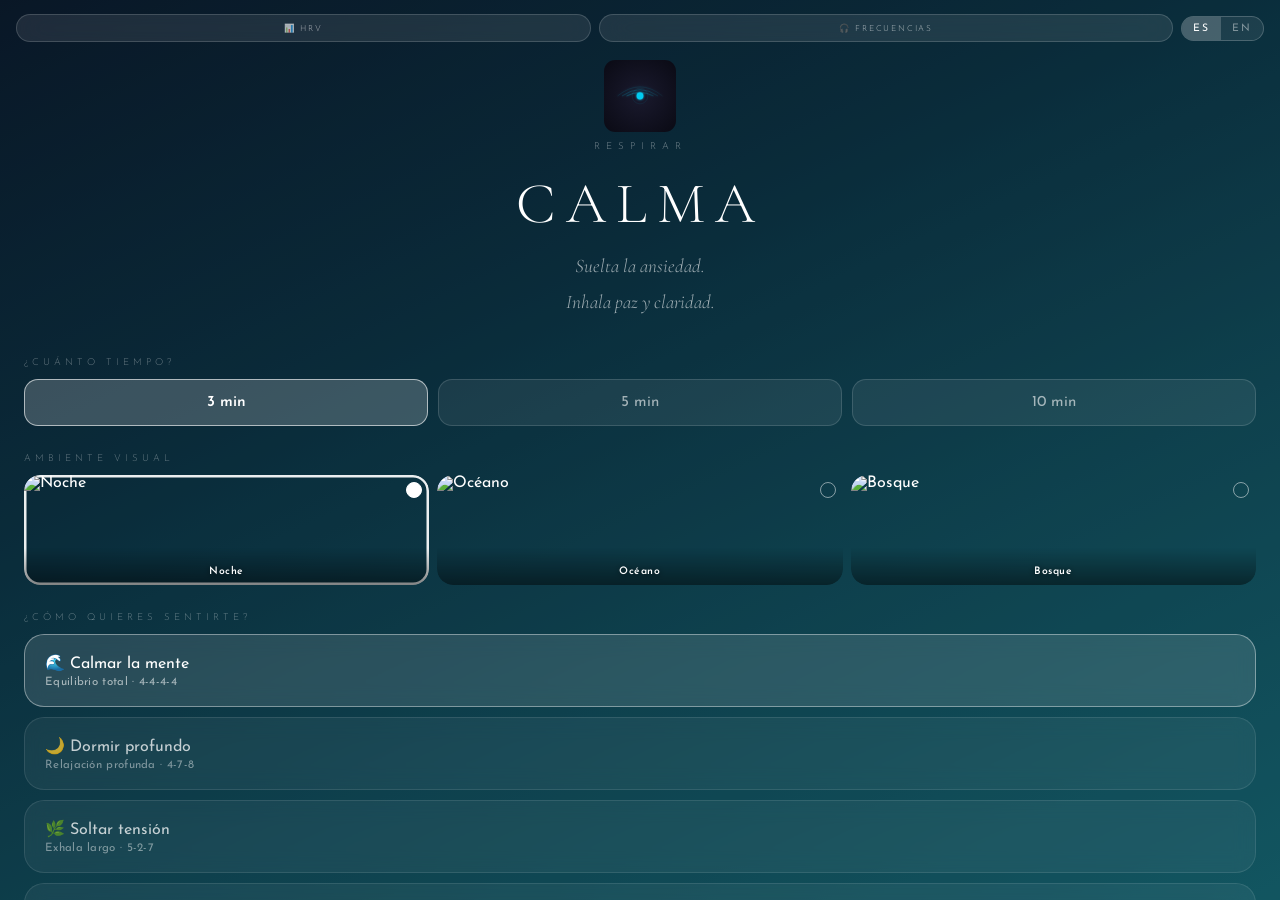
==== commit 3d9226fc: "Reorganize top bar: single row with HRV, Frecuencias and ES/EN toggle https://claude.ai/code/session" ====
--- a/index.html
+++ b/index.html
@@ -195,36 +195,26 @@
       color:rgba(255,255,255,0.55);
     }
 
-    /* TOP ACTION BUTTONS */
-    .top-actions {
-      position: absolute; top: 14px; left: 20px;
-      display: flex; flex-direction: column; gap: 7px;
+    /* TOP BAR */
+    .top-bar {
+      position: absolute; top: 14px; left: 16px; right: 16px;
+      display: flex; align-items: center; gap: 8px;
       z-index: 10;
     }
     .btn-gel {
-      display: inline-flex; align-items: center; gap: 6px;
-      padding: 8px 16px; border-radius: 50px;
-      font-family: 'Josefin Sans', sans-serif; font-size: 0.58rem;
-      letter-spacing: 2.5px; text-transform: uppercase; font-weight: 400;
+      flex: 1;
+      display: inline-flex; align-items: center; justify-content: center; gap: 5px;
+      padding: 8px 10px; border-radius: 50px;
+      font-family: 'Josefin Sans', sans-serif; font-size: 0.52rem;
+      letter-spacing: 1.8px; text-transform: uppercase; font-weight: 300;
       cursor: pointer; position: relative; overflow: hidden;
-      color: rgba(255,255,255,0.75);
-      background: rgba(255,255,255,0.08);
-      border: 1px solid rgba(255,255,255,0.18);
-      box-shadow:
-        0 1px 0 rgba(255,255,255,0.14) inset,
-        0 -1px 0 rgba(0,0,0,0.15) inset,
-        0 2px 8px rgba(0,0,0,0.2);
-      -webkit-backdrop-filter: blur(14px); backdrop-filter: blur(14px);
-      transition: all 0.2s ease;
-    }
-    .btn-gel::before {
-      content: '';
-      position: absolute; top: 0; left: 8%; right: 8%;
-      height: 48%; border-radius: 50px 50px 60% 60%;
-      background: linear-gradient(180deg, rgba(255,255,255,0.22) 0%, rgba(255,255,255,0.02) 100%);
-      pointer-events: none;
-    }
-    .btn-gel:active { transform: scale(0.96); opacity: 0.8; }
+      color: rgba(255,255,255,0.65);
+      background: rgba(255,255,255,0.09);
+      border: 1px solid rgba(255,255,255,0.16);
+      -webkit-backdrop-filter: blur(16px); backdrop-filter: blur(16px);
+      transition: all 0.2s ease; white-space: nowrap;
+    }
+    .btn-gel:active { transform: scale(0.96); opacity: 0.75; }
 
     /* CIRCLE */
     .stage {
@@ -431,10 +421,9 @@
 
     /* LANG TOGGLE */
     .lang-toggle {
-      position:absolute; top:18px; right:20px;
       display:flex; background:rgba(255,255,255,0.08);
       border:1px solid rgba(255,255,255,0.2); border-radius:20px;
-      overflow:hidden; z-index:10;
+      overflow:hidden; flex-shrink:0;
     }
     .lang-toggle button {
       background:none; border:none; color:rgba(255,255,255,0.45);
@@ -481,14 +470,13 @@
 <!-- SETUP -->
 <div class="screen" id="setup">
 
-  <div class="top-actions">
-    <button onclick="showHRV()" class="btn-gel">&#128202; Tendencia HRV</button>
-    <button onclick="showFreqMed()" class="btn-gel">&#127911; Frecuencias &amp; Meditar</button>
-  </div>
-
-  <div class="lang-toggle">
-    <button id="btnEs" class="on" onclick="setLang('es')">ES</button>
-    <button id="btnEn" onclick="setLang('en')">EN</button>
+  <div class="top-bar">
+    <button onclick="showHRV()" class="btn-gel">&#128202; HRV</button>
+    <button onclick="showFreqMed()" class="btn-gel">&#127911; Frecuencias</button>
+    <div class="lang-toggle">
+      <button id="btnEs" class="on" onclick="setLang('es')">ES</button>
+      <button id="btnEn" onclick="setLang('en')">EN</button>
+    </div>
   </div>
 
   <div class="logo-wrap">
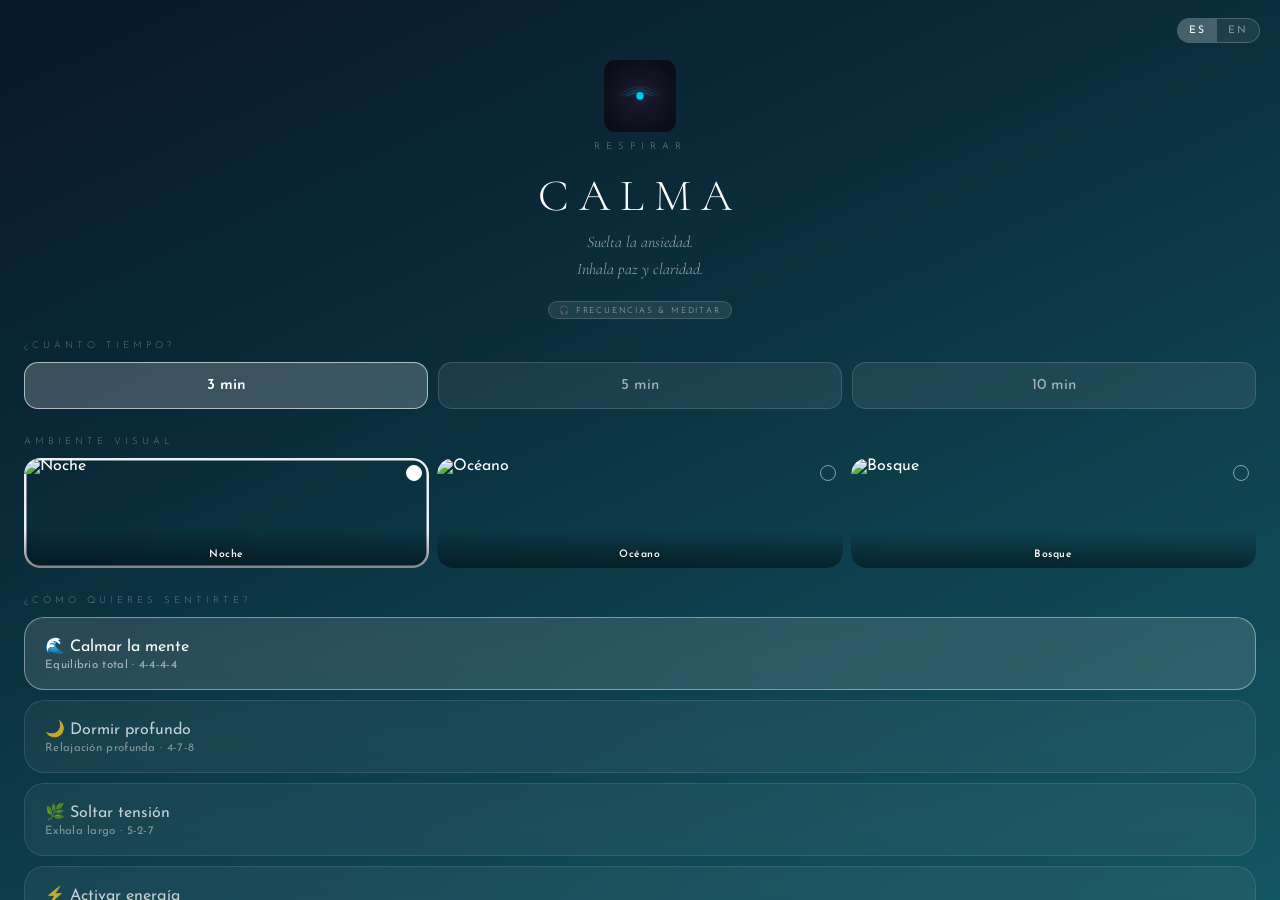
==== commit 9b5291ce: "Relocate buttons: Frecuencias below title, HRV at bottom; reduce CALMA/subtitle size https://claude." ====
--- a/index.html
+++ b/index.html
@@ -75,13 +75,13 @@
 
     .h-title {
       font-family: 'Cormorant Garamond', serif;
-      font-size: 3.6rem; font-weight: 300; letter-spacing: 10px;
-      margin-bottom: 10px; text-align: center;
+      font-size: 2.8rem; font-weight: 300; letter-spacing: 10px;
+      margin-bottom: 6px; text-align: center;
     }
     .h-sub {
       font-family: 'Cormorant Garamond', serif;
-      font-style: italic; font-size: 1.2rem; line-height: 1.85;
-      color: rgba(255,255,255,0.6); text-align: center; margin-bottom: 38px;
+      font-style: italic; font-size: 1rem; line-height: 1.7;
+      color: rgba(255,255,255,0.6); text-align: center; margin-bottom: 18px;
       font-weight: 300;
     }
 
@@ -195,12 +195,6 @@
       color:rgba(255,255,255,0.55);
     }
 
-    /* TOP BAR */
-    .top-bar {
-      position: absolute; top: 14px; left: 16px; right: 16px;
-      display: flex; align-items: center; gap: 8px;
-      z-index: 10;
-    }
     .btn-gel {
       flex: 1;
       display: inline-flex; align-items: center; justify-content: center; gap: 5px;
@@ -421,9 +415,10 @@
 
     /* LANG TOGGLE */
     .lang-toggle {
+      position:absolute; top:18px; right:20px;
       display:flex; background:rgba(255,255,255,0.08);
       border:1px solid rgba(255,255,255,0.2); border-radius:20px;
-      overflow:hidden; flex-shrink:0;
+      overflow:hidden; z-index:10;
     }
     .lang-toggle button {
       background:none; border:none; color:rgba(255,255,255,0.45);
@@ -470,13 +465,9 @@
 <!-- SETUP -->
 <div class="screen" id="setup">
 
-  <div class="top-bar">
-    <button onclick="showHRV()" class="btn-gel">&#128202; HRV</button>
-    <button onclick="showFreqMed()" class="btn-gel">&#127911; Frecuencias</button>
-    <div class="lang-toggle">
-      <button id="btnEs" class="on" onclick="setLang('es')">ES</button>
-      <button id="btnEn" onclick="setLang('en')">EN</button>
-    </div>
+  <div class="lang-toggle">
+    <button id="btnEs" class="on" onclick="setLang('es')">ES</button>
+    <button id="btnEn" onclick="setLang('en')">EN</button>
   </div>
 
   <div class="logo-wrap">
@@ -527,6 +518,7 @@
 
   <h1 class="h-title" id="txtTitle">CALMA</h1>
   <p class="h-sub" id="txtSub">Suelta la ansiedad.<br>Inhala paz y claridad.</p>
+  <button onclick="showFreqMed()" class="btn-gel" style="margin-bottom:22px;">&#127911; Frecuencias &amp; Meditar</button>
 
   <p class="sec-lbl" id="txtDurLbl">&iquest;Cu&aacute;nto tiempo?</p>
   <div class="dur-row" id="durRow">
@@ -579,6 +571,7 @@
   </div>
 
   <button class="btn-begin" id="btnBegin">Comenzar Sesi&oacute;n</button>
+  <button onclick="showHRV()" class="btn-gel" style="margin-top:12px;">&#128202; Tendencia HRV</button>
 
 </div>
 
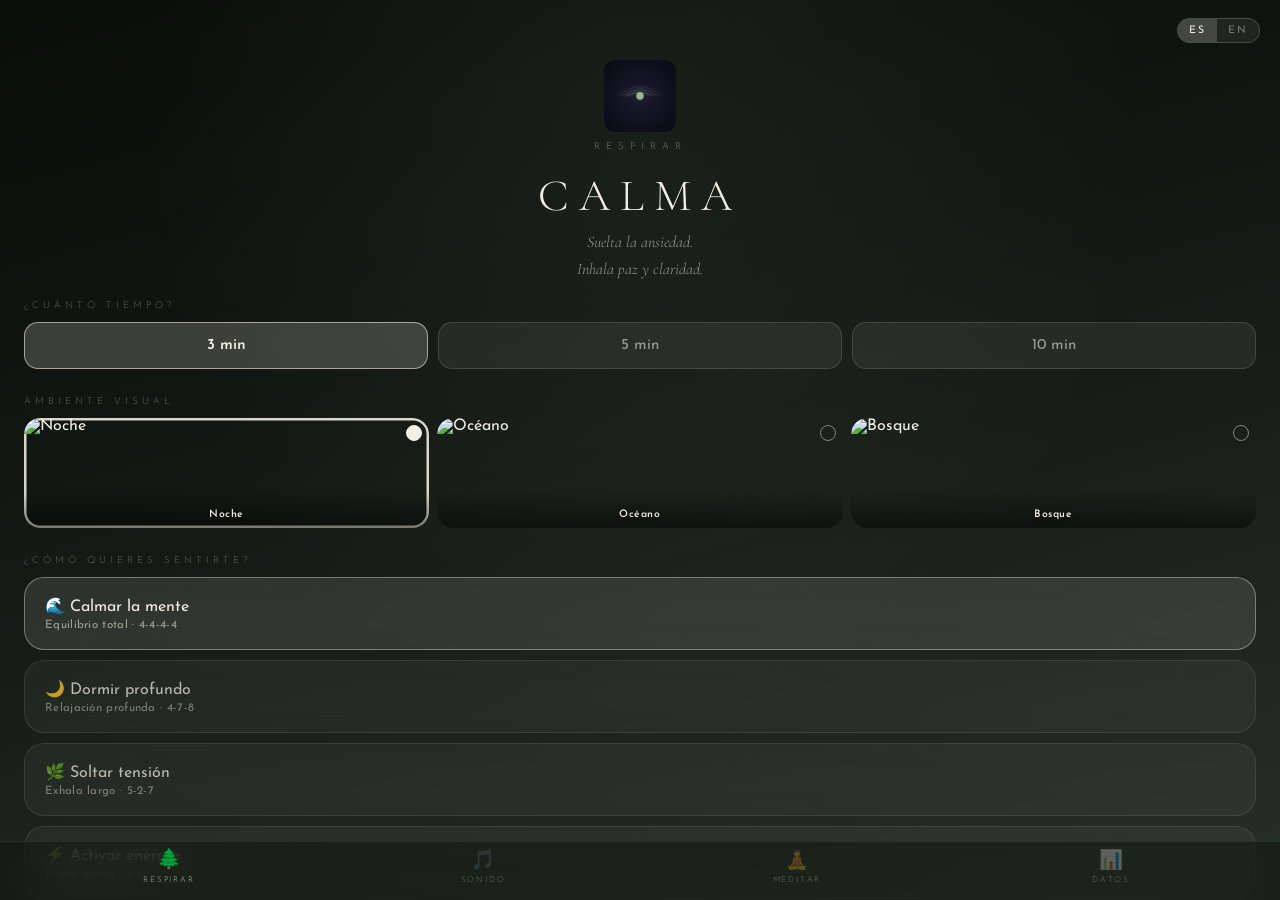
==== commit fccc73a1: "Redesign: sage green + cream palette, dark night theme, bottom tab navigation Shift palette from cya" ====
--- a/index.html
+++ b/index.html
@@ -7,7 +7,7 @@
   <title>Respirar con Calma</title>
   <link rel="icon" type="image/svg+xml" href="logo.svg"/>
   <link rel="apple-touch-icon" href="apple-touch-icon.png"/>
-  <meta name="theme-color" content="#0a0a14"/>
+  <meta name="theme-color" content="#0f140d"/>
   <link rel="preconnect" href="https://fonts.googleapis.com"/>
   <link rel="preconnect" href="https://fonts.gstatic.com" crossorigin/>
   <link href="https://fonts.googleapis.com/css2?family=Cormorant+Garamond:ital,wght@0,300;0,400;0,600;1,300;1,400&family=Josefin+Sans:wght@300;400;600&display=swap" rel="stylesheet"/>
@@ -21,21 +21,21 @@
     body {
       min-height: 100vh;
       font-family: 'Josefin Sans', -apple-system, sans-serif;
-      color: #fff; overflow: hidden;
+      color: #f3efe4; overflow: hidden;
     }
 
     /* BACKGROUND */
     #bg {
       position: fixed; inset: 0; z-index: 0;
-      background: linear-gradient(155deg,#0d2137 0%,#0e3d52 35%,#145c6e 65%,#1a7a8a 100%);
+      background: linear-gradient(165deg,#0f140d 0%,#19211a 38%,#28342a 70%,#37463a 100%);
       transition: background 1.4s var(--ease);
     }
-    #bg.forest  { background: linear-gradient(155deg,#040e08 0%,#0a2010 35%,#12341a 65%,#1a4a22 100%); }
-    #bg.sunset  { background: linear-gradient(155deg,#1a0535 0%,#7b1a5a 35%,#d44a30 65%,#f0a040 100%); }
-    #bg.night   { background: linear-gradient(155deg,#020210 0%,#06062a 35%,#0a0a38 65%,#10104a 100%); }
+    #bg.forest  { background: linear-gradient(165deg,#0b120b 0%,#16241a 38%,#23362a 70%,#324435 100%); }
+    #bg.sunset  { background: linear-gradient(165deg,#161208 0%,#2c2a16 38%,#3d3a22 70%,#4d4a30 100%); }
+    #bg.night   { background: linear-gradient(165deg,#070a07 0%,#0e150e 38%,#161f17 70%,#1f2a20 100%); }
     #bg::after {
       content:''; position:absolute; inset:0;
-      background: rgba(0,0,0,0.3);
+      background: radial-gradient(ellipse at 50% 16%, rgba(168,195,160,0.07) 0%, transparent 55%), rgba(0,0,0,0.32);
     }
 
     /* SCREENS */
@@ -50,6 +50,7 @@
     .screen::-webkit-scrollbar { display: none; }
     .screen.out  { opacity:0; transform:translateY(-20px); pointer-events:none; }
     .screen.below{ opacity:0; transform:translateY(20px);  pointer-events:none; }
+    #setup, #hrv { padding-bottom: 104px; }
 
     /* LOGO */
     .logo-wrap {
@@ -62,15 +63,15 @@
     }
     .rings i {
       position: absolute; border-radius: 50%; display: block;
-      border: 1.5px solid rgba(255,255,255,0.45);
-    }
-    .rings i:nth-child(1){ width:58px; height:58px; border-color:rgba(255,255,255,0.2); }
-    .rings i:nth-child(2){ width:40px; height:40px; border-color:rgba(255,255,255,0.38); }
-    .rings i:nth-child(3){ width:22px; height:22px; background:rgba(255,255,255,0.85); border:none; }
+      border: 1.5px solid rgba(237,231,217,0.45);
+    }
+    .rings i:nth-child(1){ width:58px; height:58px; border-color:rgba(237,231,217,0.2); }
+    .rings i:nth-child(2){ width:40px; height:40px; border-color:rgba(237,231,217,0.38); }
+    .rings i:nth-child(3){ width:22px; height:22px; background:rgba(237,231,217,0.85); border:none; }
     .logo-lbl {
       font-family: 'Josefin Sans', sans-serif;
       font-size: 0.6rem; letter-spacing: 6px; text-transform: uppercase;
-      color: rgba(255,255,255,0.45); font-weight: 300;
+      color: rgba(237,231,217,0.45); font-weight: 300;
     }
 
     .h-title {
@@ -81,7 +82,7 @@
     .h-sub {
       font-family: 'Cormorant Garamond', serif;
       font-style: italic; font-size: 1rem; line-height: 1.7;
-      color: rgba(255,255,255,0.6); text-align: center; margin-bottom: 18px;
+      color: rgba(237,231,217,0.6); text-align: center; margin-bottom: 18px;
       font-weight: 300;
     }
 
@@ -89,20 +90,20 @@
       align-self: flex-start;
       font-family: 'Josefin Sans', sans-serif;
       font-size: 0.6rem; letter-spacing: 4px; text-transform: uppercase;
-      color: rgba(255,255,255,0.38); margin-bottom: 12px; font-weight: 300;
+      color: rgba(237,231,217,0.38); margin-bottom: 12px; font-weight: 300;
     }
 
     /* DURATION */
     .dur-row { display:flex; gap:10px; width:100%; margin-bottom:28px; }
     .dur-btn {
       flex:1; padding:15px 0; border-radius:14px;
-      background:rgba(255,255,255,0.07); border:1px solid rgba(255,255,255,0.14);
-      color:rgba(255,255,255,0.6); font-size:0.95rem; cursor:pointer;
+      background:rgba(237,231,217,0.07); border:1px solid rgba(237,231,217,0.14);
+      color:rgba(237,231,217,0.6); font-size:0.95rem; cursor:pointer;
       transition:all 0.22s var(--ease); font-family:inherit;
     }
     .dur-btn.on {
-      background:rgba(255,255,255,0.2); border-color:rgba(255,255,255,0.6);
-      color:#fff; font-weight:600;
+      background:rgba(237,231,217,0.2); border-color:rgba(237,231,217,0.6);
+      color:#f3efe4; font-weight:600;
     }
 
     /* SCENE CARDS */
@@ -116,7 +117,7 @@
       -webkit-transform:translateZ(0); transform:translateZ(0);
       -webkit-mask-image:-webkit-radial-gradient(white,black);
     }
-    .sc.on { box-shadow:inset 0 0 0 2.5px rgba(255,255,255,0.92); }
+    .sc.on { box-shadow:inset 0 0 0 2.5px rgba(237,231,217,0.92); }
     .sc:active { transform:scale(0.95) translateZ(0); }
     .sc img { position:absolute; inset:0; width:100%; height:100%; object-fit:cover; display:block; }
     .sc-overlay {
@@ -125,18 +126,18 @@
     .sc-dot {
       position:absolute; top:7px; right:7px;
       width:16px; height:16px; border-radius:50%;
-      background:transparent; border:1.5px solid rgba(255,255,255,0.5);
+      background:transparent; border:1.5px solid rgba(237,231,217,0.5);
       display:flex; align-items:center; justify-content:center;
       font-size:8px; font-weight:700; color:transparent;
       transition:all 0.2s;
     }
     .sc.on .sc-dot {
-      background:#fff; border-color:#fff; color:#333;
+      background:#f3efe4; border-color:#f3efe4; color:#333;
     }
     .sc-name {
       position:absolute; bottom:0; left:0; right:0;
       text-align:center; padding:18px 4px 8px;
-      font-size:0.65rem; font-weight:600; color:#fff;
+      font-size:0.65rem; font-weight:600; color:#f3efe4;
       text-shadow:0 1px 6px rgba(0,0,0,0.7);
       letter-spacing:0.5px;
       font-family:'Josefin Sans',sans-serif;
@@ -148,8 +149,8 @@
     .pat-wrap { width:100%; margin-bottom:10px; }
     .pat-btn {
       width:100%; padding:18px 20px; border-radius:20px;
-      background:rgba(255,255,255,0.05); border:1px solid rgba(255,255,255,0.1);
-      color:rgba(255,255,255,0.75); cursor:pointer;
+      background:rgba(237,231,217,0.05); border:1px solid rgba(237,231,217,0.1);
+      color:rgba(237,231,217,0.75); cursor:pointer;
       display:flex; flex-direction:column; align-items:flex-start;
       font-family:inherit; text-align:left;
       transition:all 0.25s var(--ease);
@@ -157,24 +158,24 @@
     }
     .pat-btn:active { transform:scale(1.02); }
     .pat-btn .pn { font-size:1rem; font-weight:400; margin-bottom:4px; }
-    .pat-btn .pt { font-size:0.72rem; color:rgba(255,255,255,0.45); letter-spacing:0.3px; }
+    .pat-btn .pt { font-size:0.72rem; color:rgba(237,231,217,0.45); letter-spacing:0.3px; }
     .pat-btn.on {
-      background:rgba(255,255,255,0.12); border-color:rgba(255,255,255,0.4);
-      color:#fff;
-    }
-    .pat-btn.on .pt { color:rgba(255,255,255,0.6); }
+      background:rgba(237,231,217,0.12); border-color:rgba(237,231,217,0.4);
+      color:#f3efe4;
+    }
+    .pat-btn.on .pt { color:rgba(237,231,217,0.6); }
 
     /* BEGIN */
     .btn-begin {
       width:100%; padding:20px; border-radius:50px;
-      background:rgba(255,255,255,0.15); border:1.5px solid rgba(255,255,255,0.38);
-      color:#fff; font-size:0.85rem; font-weight:400; letter-spacing:4px;
+      background:rgba(237,231,217,0.15); border:1.5px solid rgba(237,231,217,0.38);
+      color:#f3efe4; font-size:0.85rem; font-weight:400; letter-spacing:4px;
       text-transform: uppercase;
       cursor:pointer; font-family:'Josefin Sans',sans-serif;
       transition:all 0.22s var(--ease);
       -webkit-backdrop-filter:blur(8px); backdrop-filter:blur(8px);
     }
-    .btn-begin:active { background:rgba(255,255,255,0.26); transform:scale(0.98); }
+    .btn-begin:active { background:rgba(237,231,217,0.26); transform:scale(0.98); }
 
     /* SESSION */
     #sess { justify-content:center; padding-top:0; }
@@ -186,29 +187,15 @@
       z-index:10;
     }
     .btn-end {
-      background:rgba(255,255,255,0.1); border:1px solid rgba(255,255,255,0.25);
-      color:rgba(255,255,255,0.8); padding:9px 20px; border-radius:20px;
+      background:rgba(237,231,217,0.1); border:1px solid rgba(237,231,217,0.25);
+      color:rgba(237,231,217,0.8); padding:9px 20px; border-radius:20px;
       font-size:0.85rem; cursor:pointer; font-family:inherit;
     }
     .sess-clock {
       font-size:0.95rem; font-weight:300; letter-spacing:2px;
-      color:rgba(255,255,255,0.55);
-    }
-
-    .btn-gel {
-      flex: 1;
-      display: inline-flex; align-items: center; justify-content: center; gap: 5px;
-      padding: 8px 10px; border-radius: 50px;
-      font-family: 'Josefin Sans', sans-serif; font-size: 0.52rem;
-      letter-spacing: 1.8px; text-transform: uppercase; font-weight: 300;
-      cursor: pointer; position: relative; overflow: hidden;
-      color: rgba(255,255,255,0.65);
-      background: rgba(255,255,255,0.09);
-      border: 1px solid rgba(255,255,255,0.16);
-      -webkit-backdrop-filter: blur(16px); backdrop-filter: blur(16px);
-      transition: all 0.2s ease; white-space: nowrap;
-    }
-    .btn-gel:active { transform: scale(0.96); opacity: 0.75; }
+      color:rgba(237,231,217,0.55);
+    }
+
 
     /* CIRCLE */
     .stage {
@@ -233,7 +220,7 @@
     .s-cycle {
       font-family: 'Josefin Sans', sans-serif;
       font-size: 0.65rem; letter-spacing: 4px; text-transform: uppercase;
-      color: rgba(255,255,255,0.38); text-align: center; min-height: 20px;
+      color: rgba(237,231,217,0.38); text-align: center; min-height: 20px;
       font-weight: 300;
     }
     .s-msg {
@@ -242,7 +229,7 @@
       text-align: center;
       font-family: 'Cormorant Garamond', serif;
       font-style: italic; font-size: 1.3rem; font-weight: 300;
-      color: rgba(255,255,255,0.88); letter-spacing: 0.4px;
+      color: rgba(237,231,217,0.88); letter-spacing: 0.4px;
       opacity: 0; transition: opacity 0.9s ease;
       pointer-events: none;
       text-shadow: 0 1px 12px rgba(0,0,0,0.5);
@@ -250,94 +237,94 @@
     .s-msg.show { opacity: 1; }
 
     /* HRV quick-entry (setup screen) */
-    .hrv-input-row{display:flex;align-items:center;gap:12px;width:100%;margin-bottom:16px;background:rgba(255,255,255,0.06);border:1px solid rgba(255,255,255,0.12);border-radius:14px;padding:12px 18px;cursor:text}
-    .hrv-input-lbl{font-family:'Josefin Sans',sans-serif;font-size:0.62rem;letter-spacing:3px;text-transform:uppercase;font-weight:300;color:rgba(255,255,255,0.45);flex-shrink:0}
-    .hrv-num-input{flex:1;background:none;border:none;outline:none;font-family:'Cormorant Garamond',serif;font-size:2rem;font-weight:300;letter-spacing:2px;color:#fff;text-align:center;min-width:0;-moz-appearance:textfield}
+    .hrv-input-row{display:flex;align-items:center;gap:12px;width:100%;margin-bottom:16px;background:rgba(237,231,217,0.06);border:1px solid rgba(237,231,217,0.12);border-radius:14px;padding:12px 18px;cursor:text}
+    .hrv-input-lbl{font-family:'Josefin Sans',sans-serif;font-size:0.62rem;letter-spacing:3px;text-transform:uppercase;font-weight:300;color:rgba(237,231,217,0.45);flex-shrink:0}
+    .hrv-num-input{flex:1;background:none;border:none;outline:none;font-family:'Cormorant Garamond',serif;font-size:2rem;font-weight:300;letter-spacing:2px;color:#f3efe4;text-align:center;min-width:0;-moz-appearance:textfield}
     .hrv-num-input::-webkit-inner-spin-button,.hrv-num-input::-webkit-outer-spin-button{-webkit-appearance:none}
-    .hrv-num-input::placeholder{color:rgba(255,255,255,0.2)}
-    .hrv-input-hint{font-family:'Josefin Sans',sans-serif;font-size:0.52rem;letter-spacing:1.5px;color:rgba(255,255,255,0.22);font-weight:300;flex-shrink:0;text-align:right;line-height:1.5}
+    .hrv-num-input::placeholder{color:rgba(237,231,217,0.2)}
+    .hrv-input-hint{font-family:'Josefin Sans',sans-serif;font-size:0.52rem;letter-spacing:1.5px;color:rgba(237,231,217,0.22);font-weight:300;flex-shrink:0;text-align:right;line-height:1.5}
 
     /* HRV TRACKER SCREEN */
-    .btn-back{align-self:flex-start;background:rgba(255,255,255,0.08);border:1px solid rgba(255,255,255,0.18);color:rgba(255,255,255,0.7);padding:9px 18px;border-radius:20px;font-size:0.75rem;cursor:pointer;font-family:inherit;letter-spacing:1px;margin-bottom:4px}
+    .btn-back{align-self:flex-start;background:rgba(237,231,217,0.08);border:1px solid rgba(237,231,217,0.18);color:rgba(237,231,217,0.7);padding:9px 18px;border-radius:20px;font-size:0.75rem;cursor:pointer;font-family:inherit;letter-spacing:1px;margin-bottom:4px}
     .hrv-hdr{display:flex;flex-direction:column;align-items:center;margin:8px 0 14px}
-    .hrv-hdr-sub{font-family:'Josefin Sans',sans-serif;font-size:0.55rem;letter-spacing:5px;text-transform:uppercase;color:rgba(255,255,255,0.35);font-weight:300}
-    .hrv-hdr-title{font-family:'Josefin Sans',sans-serif;font-size:1.7rem;font-weight:300;letter-spacing:2px;color:#fff;margin:4px 0 0}
-    .hrv-hdr-title em{color:#4dd9e8;font-style:normal}
-    .hrv-hdr-line{width:32px;height:2px;background:#4dd9e8;border-radius:1px;margin-top:6px}
+    .hrv-hdr-sub{font-family:'Josefin Sans',sans-serif;font-size:0.55rem;letter-spacing:5px;text-transform:uppercase;color:rgba(237,231,217,0.35);font-weight:300}
+    .hrv-hdr-title{font-family:'Josefin Sans',sans-serif;font-size:1.7rem;font-weight:300;letter-spacing:2px;color:#f3efe4;margin:4px 0 0}
+    .hrv-hdr-title em{color:#a8c3a0;font-style:normal}
+    .hrv-hdr-line{width:32px;height:2px;background:#a8c3a0;border-radius:1px;margin-top:6px}
     /* Tabs */
-    .hrv-tabs{display:flex;width:100%;background:rgba(255,255,255,0.06);border:1px solid rgba(255,255,255,0.1);border-radius:14px;padding:4px;gap:3px;margin-bottom:14px}
-    .hrv-tab{flex:1;padding:10px 2px;border-radius:10px;background:none;border:1px solid transparent;color:rgba(255,255,255,0.38);font-family:'Josefin Sans',sans-serif;font-size:0.63rem;letter-spacing:0.2px;cursor:pointer;transition:all 0.2s}
-    .hrv-tab.on{background:rgba(77,217,232,0.12);border-color:rgba(77,217,232,0.38);color:#4dd9e8}
+    .hrv-tabs{display:flex;width:100%;background:rgba(237,231,217,0.06);border:1px solid rgba(237,231,217,0.1);border-radius:14px;padding:4px;gap:3px;margin-bottom:14px}
+    .hrv-tab{flex:1;padding:10px 2px;border-radius:10px;background:none;border:1px solid transparent;color:rgba(237,231,217,0.38);font-family:'Josefin Sans',sans-serif;font-size:0.63rem;letter-spacing:0.2px;cursor:pointer;transition:all 0.2s}
+    .hrv-tab.on{background:rgba(168,195,160,0.12);border-color:rgba(168,195,160,0.38);color:#a8c3a0}
     /* Stat cards */
     .hrv-stats-grid{display:flex;gap:8px;width:100%;margin-bottom:12px}
-    .hrv-scard{flex:1;background:rgba(255,255,255,0.06);border:1px solid rgba(255,255,255,0.1);border-radius:14px;padding:13px 9px;display:flex;flex-direction:column;gap:3px}
-    .hrv-scard-lbl{font-family:'Josefin Sans',sans-serif;font-size:0.49rem;letter-spacing:2px;text-transform:uppercase;color:rgba(255,255,255,0.35);font-weight:300}
+    .hrv-scard{flex:1;background:rgba(237,231,217,0.06);border:1px solid rgba(237,231,217,0.1);border-radius:14px;padding:13px 9px;display:flex;flex-direction:column;gap:3px}
+    .hrv-scard-lbl{font-family:'Josefin Sans',sans-serif;font-size:0.49rem;letter-spacing:2px;text-transform:uppercase;color:rgba(237,231,217,0.35);font-weight:300}
     .hrv-scard-num{display:flex;align-items:baseline;gap:2px;margin:1px 0}
-    .hrv-scard-big{font-family:'Josefin Sans',sans-serif;font-size:2rem;font-weight:300;color:#4dd9e8;letter-spacing:-1px;line-height:1}
-    .hrv-scard-unit{font-family:'Josefin Sans',sans-serif;font-size:0.6rem;color:rgba(77,217,232,0.6);font-weight:300;letter-spacing:1px}
-    .hrv-scard-sub{font-family:'Josefin Sans',sans-serif;font-size:0.49rem;color:rgba(255,255,255,0.27);font-weight:300}
+    .hrv-scard-big{font-family:'Josefin Sans',sans-serif;font-size:2rem;font-weight:300;color:#a8c3a0;letter-spacing:-1px;line-height:1}
+    .hrv-scard-unit{font-family:'Josefin Sans',sans-serif;font-size:0.6rem;color:rgba(168,195,160,0.6);font-weight:300;letter-spacing:1px}
+    .hrv-scard-sub{font-family:'Josefin Sans',sans-serif;font-size:0.49rem;color:rgba(237,231,217,0.27);font-weight:300}
     /* Chart + info cards */
-    .hrv-tcard{width:100%;background:rgba(255,255,255,0.06);border:1px solid rgba(255,255,255,0.1);border-radius:14px;padding:14px 12px;margin-bottom:12px}
-    .hrv-card-lbl{font-family:'Josefin Sans',sans-serif;font-size:0.49rem;letter-spacing:3px;text-transform:uppercase;color:rgba(255,255,255,0.35);font-weight:300;display:block;margin-bottom:12px}
+    .hrv-tcard{width:100%;background:rgba(237,231,217,0.06);border:1px solid rgba(237,231,217,0.1);border-radius:14px;padding:14px 12px;margin-bottom:12px}
+    .hrv-card-lbl{font-family:'Josefin Sans',sans-serif;font-size:0.49rem;letter-spacing:3px;text-transform:uppercase;color:rgba(237,231,217,0.35);font-weight:300;display:block;margin-bottom:12px}
     #hrvChartSvg{width:100%;overflow:visible;display:block}
-    .hrv-chart-none{font-family:'Josefin Sans',sans-serif;font-size:0.68rem;color:rgba(255,255,255,0.22);text-align:center;padding:20px 0;letter-spacing:0.5px}
+    .hrv-chart-none{font-family:'Josefin Sans',sans-serif;font-size:0.68rem;color:rgba(237,231,217,0.22);text-align:center;padding:20px 0;letter-spacing:0.5px}
     /* Last session card */
-    .hrv-lstcard{width:100%;background:rgba(255,255,255,0.06);border:1px solid rgba(255,255,255,0.1);border-radius:14px;padding:14px 14px;margin-bottom:12px}
+    .hrv-lstcard{width:100%;background:rgba(237,231,217,0.06);border:1px solid rgba(237,231,217,0.1);border-radius:14px;padding:14px 14px;margin-bottom:12px}
     .hrv-lst-body{display:flex;justify-content:space-between;align-items:center;margin-top:8px}
     .hrv-lst-hrv{display:flex;align-items:baseline;gap:3px}
-    .hrv-lst-big{font-family:'Josefin Sans',sans-serif;font-size:2rem;font-weight:300;color:#4dd9e8;letter-spacing:-1px;line-height:1}
+    .hrv-lst-big{font-family:'Josefin Sans',sans-serif;font-size:2rem;font-weight:300;color:#a8c3a0;letter-spacing:-1px;line-height:1}
     .hrv-lst-right{display:flex;flex-direction:column;align-items:flex-end;gap:3px}
-    .hrv-lst-tech{font-family:'Josefin Sans',sans-serif;font-size:0.68rem;color:rgba(255,255,255,0.5);letter-spacing:0.5px}
-    .hrv-lst-date{font-family:'Josefin Sans',sans-serif;font-size:0.6rem;color:rgba(255,255,255,0.3)}
+    .hrv-lst-tech{font-family:'Josefin Sans',sans-serif;font-size:0.68rem;color:rgba(237,231,217,0.5);letter-spacing:0.5px}
+    .hrv-lst-date{font-family:'Josefin Sans',sans-serif;font-size:0.6rem;color:rgba(237,231,217,0.3)}
     /* Registrar form */
-    .hrv-rblock{width:100%;background:rgba(255,255,255,0.06);border:1px solid rgba(255,255,255,0.1);border-radius:14px;padding:14px 14px;margin-bottom:12px}
-    .hrv-rlbl{font-family:'Josefin Sans',sans-serif;font-size:0.49rem;letter-spacing:3px;text-transform:uppercase;color:rgba(255,255,255,0.35);font-weight:300;display:block;margin-bottom:10px}
-    .hrv-big-in{width:100%;background:rgba(0,0,0,0.2);border:1px solid rgba(255,255,255,0.1);border-radius:10px;padding:14px;outline:none;color:#fff;font-family:'Josefin Sans',sans-serif;font-size:1.8rem;font-weight:300;letter-spacing:3px;text-align:center;box-sizing:border-box;-moz-appearance:textfield}
+    .hrv-rblock{width:100%;background:rgba(237,231,217,0.06);border:1px solid rgba(237,231,217,0.1);border-radius:14px;padding:14px 14px;margin-bottom:12px}
+    .hrv-rlbl{font-family:'Josefin Sans',sans-serif;font-size:0.49rem;letter-spacing:3px;text-transform:uppercase;color:rgba(237,231,217,0.35);font-weight:300;display:block;margin-bottom:10px}
+    .hrv-big-in{width:100%;background:rgba(0,0,0,0.2);border:1px solid rgba(237,231,217,0.1);border-radius:10px;padding:14px;outline:none;color:#f3efe4;font-family:'Josefin Sans',sans-serif;font-size:1.8rem;font-weight:300;letter-spacing:3px;text-align:center;box-sizing:border-box;-moz-appearance:textfield}
     .hrv-big-in::-webkit-inner-spin-button,.hrv-big-in::-webkit-outer-spin-button{-webkit-appearance:none}
-    .hrv-big-in::placeholder{color:rgba(255,255,255,0.18)}
-    .hrv-in-hint{font-family:'Josefin Sans',sans-serif;font-size:0.58rem;color:rgba(255,255,255,0.28);margin-top:7px;letter-spacing:0.2px;display:block}
+    .hrv-big-in::placeholder{color:rgba(237,231,217,0.18)}
+    .hrv-in-hint{font-family:'Josefin Sans',sans-serif;font-size:0.58rem;color:rgba(237,231,217,0.28);margin-top:7px;letter-spacing:0.2px;display:block}
     .hrv-chips{display:flex;flex-wrap:wrap;gap:7px}
-    .hrv-chip{padding:8px 13px;border-radius:10px;background:rgba(255,255,255,0.05);border:1px solid rgba(255,255,255,0.12);color:rgba(255,255,255,0.45);font-family:'Josefin Sans',sans-serif;font-size:0.65rem;cursor:pointer;letter-spacing:0.3px;transition:all 0.18s}
-    .hrv-chip.on{background:rgba(77,217,232,0.1);border-color:rgba(77,217,232,0.45);color:#4dd9e8}
+    .hrv-chip{padding:8px 13px;border-radius:10px;background:rgba(237,231,217,0.05);border:1px solid rgba(237,231,217,0.12);color:rgba(237,231,217,0.45);font-family:'Josefin Sans',sans-serif;font-size:0.65rem;cursor:pointer;letter-spacing:0.3px;transition:all 0.18s}
+    .hrv-chip.on{background:rgba(168,195,160,0.1);border-color:rgba(168,195,160,0.45);color:#a8c3a0}
     .hrv-moods{display:flex;gap:7px;width:100%}
-    .hrv-mood{flex:1;padding:9px 2px;border-radius:10px;background:rgba(255,255,255,0.05);border:1px solid rgba(255,255,255,0.1);font-size:1.25rem;cursor:pointer;transition:all 0.18s;text-align:center}
-    .hrv-mood.on{background:rgba(77,217,232,0.1);border-color:rgba(77,217,232,0.4)}
-    .hrv-save-btn{width:100%;padding:17px;border-radius:14px;background:rgba(77,217,232,0.1);border:1px solid rgba(77,217,232,0.32);color:rgba(77,217,232,0.88);font-family:'Josefin Sans',sans-serif;font-size:0.75rem;letter-spacing:3px;text-transform:uppercase;cursor:pointer;font-weight:300;transition:all 0.22s}
-    .hrv-save-btn:active{background:rgba(77,217,232,0.22)}
+    .hrv-mood{flex:1;padding:9px 2px;border-radius:10px;background:rgba(237,231,217,0.05);border:1px solid rgba(237,231,217,0.1);font-size:1.25rem;cursor:pointer;transition:all 0.18s;text-align:center}
+    .hrv-mood.on{background:rgba(168,195,160,0.1);border-color:rgba(168,195,160,0.4)}
+    .hrv-save-btn{width:100%;padding:17px;border-radius:14px;background:rgba(168,195,160,0.1);border:1px solid rgba(168,195,160,0.32);color:rgba(168,195,160,0.88);font-family:'Josefin Sans',sans-serif;font-size:0.75rem;letter-spacing:3px;text-transform:uppercase;cursor:pointer;font-weight:300;transition:all 0.22s}
+    .hrv-save-btn:active{background:rgba(168,195,160,0.22)}
     /* Historial */
     .hrv-hist-hdr{display:flex;justify-content:space-between;align-items:center;margin-bottom:12px}
-    .hrv-hist-cnt{font-family:'Josefin Sans',sans-serif;font-size:0.65rem;color:rgba(255,255,255,0.38);letter-spacing:1px}
+    .hrv-hist-cnt{font-family:'Josefin Sans',sans-serif;font-size:0.65rem;color:rgba(237,231,217,0.38);letter-spacing:1px}
     .hrv-clear-btn{background:none;border:none;color:rgba(255,80,80,0.65);font-family:'Josefin Sans',sans-serif;font-size:0.65rem;cursor:pointer}
-    .hrv-hitem{width:100%;background:rgba(255,255,255,0.06);border:1px solid rgba(255,255,255,0.1);border-radius:12px;padding:13px;margin-bottom:8px;display:flex;align-items:center;gap:10px}
+    .hrv-hitem{width:100%;background:rgba(237,231,217,0.06);border:1px solid rgba(237,231,217,0.1);border-radius:12px;padding:13px;margin-bottom:8px;display:flex;align-items:center;gap:10px}
     .hrv-hi-hrv{display:flex;align-items:baseline;gap:2px;min-width:48px}
-    .hrv-hi-num{font-family:'Josefin Sans',sans-serif;font-size:1.5rem;font-weight:300;color:#4dd9e8;letter-spacing:-0.5px;line-height:1}
-    .hrv-hi-ms{font-family:'Josefin Sans',sans-serif;font-size:0.56rem;color:rgba(77,217,232,0.6);letter-spacing:1px;font-weight:300}
+    .hrv-hi-num{font-family:'Josefin Sans',sans-serif;font-size:1.5rem;font-weight:300;color:#a8c3a0;letter-spacing:-0.5px;line-height:1}
+    .hrv-hi-ms{font-family:'Josefin Sans',sans-serif;font-size:0.56rem;color:rgba(168,195,160,0.6);letter-spacing:1px;font-weight:300}
     .hrv-hi-info{flex:1;display:flex;flex-direction:column;gap:2px}
-    .hrv-hi-tech{font-family:'Josefin Sans',sans-serif;font-size:0.67rem;color:rgba(255,255,255,0.52);letter-spacing:0.3px}
-    .hrv-hi-date{font-family:'Josefin Sans',sans-serif;font-size:0.57rem;color:rgba(255,255,255,0.28)}
+    .hrv-hi-tech{font-family:'Josefin Sans',sans-serif;font-size:0.67rem;color:rgba(237,231,217,0.52);letter-spacing:0.3px}
+    .hrv-hi-date{font-family:'Josefin Sans',sans-serif;font-size:0.57rem;color:rgba(237,231,217,0.28)}
     .hrv-hi-mood{font-size:1rem}
-    .hrv-hi-del{background:none;border:none;color:rgba(255,255,255,0.22);font-size:0.8rem;cursor:pointer;padding:4px;line-height:1}
+    .hrv-hi-del{background:none;border:none;color:rgba(237,231,217,0.22);font-size:0.8rem;cursor:pointer;padding:4px;line-height:1}
 
     /* FRECUENCIAS & MEDITAR */
     #freqmed { padding: 0; }
     .fm-back { position:absolute; top:18px; left:16px; }
     .fm-header { padding: 28px 24px 0; text-align: center; }
-    .fm-header-sub { font-family:'Josefin Sans',sans-serif; font-size:0.6rem; letter-spacing:4px; text-transform:uppercase; color:rgba(255,255,255,0.4); }
+    .fm-header-sub { font-family:'Josefin Sans',sans-serif; font-size:0.6rem; letter-spacing:4px; text-transform:uppercase; color:rgba(237,231,217,0.4); }
     .fm-header-title { font-family:'Cormorant Garamond',serif; font-size:2rem; font-weight:300; margin:4px 0 0; }
-    .fm-header-title em { font-style:italic; color:rgba(255,255,255,0.75); }
+    .fm-header-title em { font-style:italic; color:rgba(237,231,217,0.75); }
     .fm-tabs {
       display:flex; margin:18px 16px 0; border-radius:12px;
-      background:rgba(255,255,255,0.05); padding:4px; gap:4px;
+      background:rgba(237,231,217,0.05); padding:4px; gap:4px;
       position:sticky; top:0; z-index:5;
       -webkit-backdrop-filter:blur(12px); backdrop-filter:blur(12px);
     }
     .fm-tab {
       flex:1; padding:10px 8px; border:none; border-radius:9px;
-      background:transparent; color:rgba(255,255,255,0.45);
+      background:transparent; color:rgba(237,231,217,0.45);
       font-family:'Josefin Sans',sans-serif; font-size:0.72rem;
       letter-spacing:1px; cursor:pointer; transition:all 0.25s;
     }
-    .fm-tab.active { background:rgba(255,255,255,0.12); color:#fff; box-shadow:0 1px 8px rgba(0,0,0,0.3); }
+    .fm-tab.active { background:rgba(237,231,217,0.12); color:#f3efe4; box-shadow:0 1px 8px rgba(0,0,0,0.3); }
     .fm-panel { display:none; padding:14px 14px 100px; }
     .fm-panel.active { display:block; }
     .fm-section { margin-bottom:26px; }
@@ -345,11 +332,11 @@
     .fm-section-icon { font-size:1.3rem; }
     .fm-section-info { flex:1; }
     .fm-section-title { font-family:'Cormorant Garamond',serif; font-size:1.12rem; font-weight:400; }
-    .fm-section-sub { font-family:'Josefin Sans',sans-serif; font-size:0.57rem; letter-spacing:2px; text-transform:uppercase; color:rgba(255,255,255,0.35); margin-top:2px; }
-    .fm-hz-badge { font-family:'Josefin Sans',sans-serif; font-size:0.58rem; letter-spacing:2px; padding:3px 9px; border-radius:20px; border:1px solid rgba(255,255,255,0.15); color:rgba(255,255,255,0.45); white-space:nowrap; }
+    .fm-section-sub { font-family:'Josefin Sans',sans-serif; font-size:0.57rem; letter-spacing:2px; text-transform:uppercase; color:rgba(237,231,217,0.35); margin-top:2px; }
+    .fm-hz-badge { font-family:'Josefin Sans',sans-serif; font-size:0.58rem; letter-spacing:2px; padding:3px 9px; border-radius:20px; border:1px solid rgba(237,231,217,0.15); color:rgba(237,231,217,0.45); white-space:nowrap; }
     .fm-warning { display:flex; align-items:center; gap:8px; background:rgba(255,220,80,0.07); border:1px solid rgba(255,220,80,0.18); border-radius:10px; padding:9px 12px; margin-bottom:10px; font-family:'Josefin Sans',sans-serif; font-size:0.62rem; color:rgba(255,220,80,0.8); letter-spacing:0.5px; }
-    .fm-playlist { display:flex; align-items:center; gap:12px; background:rgba(255,255,255,0.055); border:1px solid rgba(255,255,255,0.09); border-radius:12px; padding:11px 13px; margin-bottom:8px; text-decoration:none; color:#fff; transition:background 0.2s,transform 0.15s; -webkit-tap-highlight-color:transparent; }
-    .fm-playlist:active { background:rgba(255,255,255,0.1); transform:scale(0.98); }
+    .fm-playlist { display:flex; align-items:center; gap:12px; background:rgba(237,231,217,0.055); border:1px solid rgba(237,231,217,0.09); border-radius:12px; padding:11px 13px; margin-bottom:8px; text-decoration:none; color:#f3efe4; transition:background 0.2s,transform 0.15s; -webkit-tap-highlight-color:transparent; }
+    .fm-playlist:active { background:rgba(237,231,217,0.1); transform:scale(0.98); }
     .fm-pl-art { width:44px; height:44px; border-radius:8px; display:flex; align-items:center; justify-content:center; font-size:1.3rem; flex-shrink:0; }
     .fm-pl-art.hz432  { background:linear-gradient(135deg,rgba(120,200,120,0.28),rgba(80,160,80,0.08)); }
     .fm-pl-art.hz528  { background:linear-gradient(135deg,rgba(255,180,100,0.28),rgba(220,120,60,0.08)); }
@@ -357,76 +344,99 @@
     .fm-pl-art.guiada { background:linear-gradient(135deg,rgba(255,150,150,0.28),rgba(200,80,80,0.08)); }
     .fm-pl-info { flex:1; min-width:0; }
     .fm-pl-name { font-family:'Cormorant Garamond',serif; font-size:1rem; font-weight:400; line-height:1.2; }
-    .fm-pl-meta { font-family:'Josefin Sans',sans-serif; font-size:0.57rem; color:rgba(255,255,255,0.38); letter-spacing:1.5px; text-transform:uppercase; margin-top:3px; }
-    .fm-pl-saves { font-family:'Josefin Sans',sans-serif; font-size:0.6rem; color:rgba(77,217,232,0.75); letter-spacing:1px; margin-top:2px; }
-    .fm-pl-arrow { color:rgba(255,255,255,0.22); font-size:0.8rem; flex-shrink:0; }
+    .fm-pl-meta { font-family:'Josefin Sans',sans-serif; font-size:0.57rem; color:rgba(237,231,217,0.38); letter-spacing:1.5px; text-transform:uppercase; margin-top:3px; }
+    .fm-pl-saves { font-family:'Josefin Sans',sans-serif; font-size:0.6rem; color:rgba(168,195,160,0.75); letter-spacing:1px; margin-top:2px; }
+    .fm-pl-arrow { color:rgba(237,231,217,0.22); font-size:0.8rem; flex-shrink:0; }
     /* MEDITAR TIMER */
-    .med-section-lbl{font-family:'Josefin Sans',sans-serif;font-size:0.58rem;letter-spacing:3px;text-transform:uppercase;color:rgba(255,255,255,0.35);margin:20px 0 8px 4px}
+    .med-section-lbl{font-family:'Josefin Sans',sans-serif;font-size:0.58rem;letter-spacing:3px;text-transform:uppercase;color:rgba(237,231,217,0.35);margin:20px 0 8px 4px}
     .med-modes{display:grid;grid-template-columns:1fr 1fr;gap:8px;margin-bottom:4px}
-    .med-mode{background:rgba(255,255,255,0.05);border:1px solid rgba(255,255,255,0.1);border-radius:12px;padding:12px 8px;cursor:pointer;transition:all 0.2s;color:#fff;display:flex;flex-direction:column;align-items:center;gap:5px}
-    .med-mode.on{background:rgba(77,217,232,0.12);border-color:rgba(77,217,232,0.4)}
+    .med-mode{background:rgba(237,231,217,0.05);border:1px solid rgba(237,231,217,0.1);border-radius:12px;padding:12px 8px;cursor:pointer;transition:all 0.2s;color:#f3efe4;display:flex;flex-direction:column;align-items:center;gap:5px}
+    .med-mode.on{background:rgba(168,195,160,0.12);border-color:rgba(168,195,160,0.4)}
     .med-mode-icon{font-size:1.5rem}
-    .med-mode-name{font-family:'Josefin Sans',sans-serif;font-size:0.6rem;letter-spacing:1.5px;text-transform:uppercase;color:rgba(255,255,255,0.55)}
-    .med-mode.on .med-mode-name{color:rgba(77,217,232,0.9)}
+    .med-mode-name{font-family:'Josefin Sans',sans-serif;font-size:0.6rem;letter-spacing:1.5px;text-transform:uppercase;color:rgba(237,231,217,0.55)}
+    .med-mode.on .med-mode-name{color:rgba(168,195,160,0.9)}
     .med-durs{display:flex;gap:7px;flex-wrap:wrap}
-    .med-dur-btn{padding:8px 14px;border-radius:20px;background:rgba(255,255,255,0.05);border:1px solid rgba(255,255,255,0.1);color:rgba(255,255,255,0.5);font-family:'Josefin Sans',sans-serif;font-size:0.65rem;letter-spacing:1px;cursor:pointer;transition:all 0.2s}
-    .med-dur-btn.on{background:rgba(77,217,232,0.12);border-color:rgba(77,217,232,0.4);color:rgba(77,217,232,0.9)}
+    .med-dur-btn{padding:8px 14px;border-radius:20px;background:rgba(237,231,217,0.05);border:1px solid rgba(237,231,217,0.1);color:rgba(237,231,217,0.5);font-family:'Josefin Sans',sans-serif;font-size:0.65rem;letter-spacing:1px;cursor:pointer;transition:all 0.2s}
+    .med-dur-btn.on{background:rgba(168,195,160,0.12);border-color:rgba(168,195,160,0.4);color:rgba(168,195,160,0.9)}
     .med-sounds-grid{display:grid;grid-template-columns:1fr 1fr 1fr;gap:7px}
-    .med-snd{padding:9px 6px;border-radius:10px;background:rgba(255,255,255,0.05);border:1px solid rgba(255,255,255,0.1);color:rgba(255,255,255,0.5);font-family:'Josefin Sans',sans-serif;font-size:0.6rem;letter-spacing:0.5px;cursor:pointer;transition:all 0.2s}
-    .med-snd.on{background:rgba(77,217,232,0.12);border-color:rgba(77,217,232,0.4);color:rgba(77,217,232,0.9)}
-    .med-start-btn{display:block;width:100%;margin-top:24px;padding:15px;border-radius:14px;background:rgba(77,217,232,0.14);border:1px solid rgba(77,217,232,0.32);color:rgba(255,255,255,0.88);font-family:'Josefin Sans',sans-serif;font-size:0.78rem;letter-spacing:3px;text-transform:uppercase;cursor:pointer;transition:all 0.2s}
-    .med-start-btn:active{background:rgba(77,217,232,0.26);transform:scale(0.98)}
+    .med-snd{padding:9px 6px;border-radius:10px;background:rgba(237,231,217,0.05);border:1px solid rgba(237,231,217,0.1);color:rgba(237,231,217,0.5);font-family:'Josefin Sans',sans-serif;font-size:0.6rem;letter-spacing:0.5px;cursor:pointer;transition:all 0.2s}
+    .med-snd.on{background:rgba(168,195,160,0.12);border-color:rgba(168,195,160,0.4);color:rgba(168,195,160,0.9)}
+    .med-start-btn{display:block;width:100%;margin-top:24px;padding:15px;border-radius:14px;background:rgba(168,195,160,0.14);border:1px solid rgba(168,195,160,0.32);color:rgba(237,231,217,0.88);font-family:'Josefin Sans',sans-serif;font-size:0.78rem;letter-spacing:3px;text-transform:uppercase;cursor:pointer;transition:all 0.2s}
+    .med-start-btn:active{background:rgba(168,195,160,0.26);transform:scale(0.98)}
     #medDone{transition:opacity 0.35s ease}
-    .med-mode-lbl-active{font-family:'Josefin Sans',sans-serif;font-size:0.58rem;letter-spacing:4px;text-transform:uppercase;color:rgba(255,255,255,0.32);text-align:center;margin-bottom:14px}
+    .med-mode-lbl-active{font-family:'Josefin Sans',sans-serif;font-size:0.58rem;letter-spacing:4px;text-transform:uppercase;color:rgba(237,231,217,0.32);text-align:center;margin-bottom:14px}
     .med-ring-wrap{position:relative;width:188px;height:188px;margin:0 auto 16px}
     .med-ring-svg{width:188px;height:188px;transform:rotate(-90deg)}
-    .med-ring-bg{fill:none;stroke:rgba(255,255,255,0.07);stroke-width:7}
-    .med-ring-fg{fill:none;stroke:rgba(77,217,232,0.6);stroke-width:7;stroke-linecap:round;transition:stroke-dashoffset 1s linear}
+    .med-ring-bg{fill:none;stroke:rgba(237,231,217,0.07);stroke-width:7}
+    .med-ring-fg{fill:none;stroke:rgba(168,195,160,0.6);stroke-width:7;stroke-linecap:round;transition:stroke-dashoffset 1s linear}
     .med-ring-inner{position:absolute;inset:0;display:flex;flex-direction:column;align-items:center;justify-content:center}
     .med-time-disp{font-family:'Cormorant Garamond',serif;font-size:2.5rem;font-weight:300;letter-spacing:2px;line-height:1}
-    .med-time-sub{font-family:'Josefin Sans',sans-serif;font-size:0.52rem;letter-spacing:3px;text-transform:uppercase;color:rgba(255,255,255,0.3);margin-top:5px}
-    .med-guide-box{min-height:52px;margin:0 2px 16px;padding:12px 14px;background:rgba(255,255,255,0.04);border-radius:12px;border:1px solid rgba(255,255,255,0.07)}
-    .med-guide-text{font-family:'Cormorant Garamond',serif;font-style:italic;font-size:1.05rem;font-weight:300;color:rgba(255,255,255,0.8);text-align:center;line-height:1.5;opacity:0;transition:opacity 0.9s ease}
+    .med-time-sub{font-family:'Josefin Sans',sans-serif;font-size:0.52rem;letter-spacing:3px;text-transform:uppercase;color:rgba(237,231,217,0.3);margin-top:5px}
+    .med-guide-box{min-height:52px;margin:0 2px 16px;padding:12px 14px;background:rgba(237,231,217,0.04);border-radius:12px;border:1px solid rgba(237,231,217,0.07)}
+    .med-guide-text{font-family:'Cormorant Garamond',serif;font-style:italic;font-size:1.05rem;font-weight:300;color:rgba(237,231,217,0.8);text-align:center;line-height:1.5;opacity:0;transition:opacity 0.9s ease}
     .med-guide-text.show{opacity:1}
     .med-controls{display:flex;gap:10px}
-    .med-ctrl{flex:1;padding:11px;border-radius:12px;background:rgba(255,255,255,0.06);border:1px solid rgba(255,255,255,0.12);color:rgba(255,255,255,0.55);font-family:'Josefin Sans',sans-serif;font-size:0.62rem;letter-spacing:2px;cursor:pointer;transition:all 0.2s}
+    .med-ctrl{flex:1;padding:11px;border-radius:12px;background:rgba(237,231,217,0.06);border:1px solid rgba(237,231,217,0.12);color:rgba(237,231,217,0.55);font-family:'Josefin Sans',sans-serif;font-size:0.62rem;letter-spacing:2px;cursor:pointer;transition:all 0.2s}
     .med-ctrl-stop{background:rgba(255,80,80,0.07);border-color:rgba(255,80,80,0.2);color:rgba(255,130,130,0.7)}
     .med-done-icon{font-size:2.6rem;text-align:center;margin:20px 0 10px}
-    .med-done-phrase{font-family:'Cormorant Garamond',serif;font-style:italic;font-size:1.18rem;font-weight:300;color:rgba(255,255,255,0.85);text-align:center;padding:0 10px;line-height:1.5;margin-bottom:8px}
-    .med-done-stats{font-family:'Josefin Sans',sans-serif;font-size:0.6rem;letter-spacing:2px;color:rgba(255,255,255,0.32);text-align:center;margin-bottom:4px}
-    .med-hist-hdr{font-family:'Josefin Sans',sans-serif;font-size:0.57rem;letter-spacing:3px;text-transform:uppercase;color:rgba(255,255,255,0.28);margin:22px 0 8px 2px}
-    .med-hist-item{display:flex;align-items:center;gap:10px;padding:10px 12px;background:rgba(255,255,255,0.04);border-radius:10px;margin-bottom:6px}
+    .med-done-phrase{font-family:'Cormorant Garamond',serif;font-style:italic;font-size:1.18rem;font-weight:300;color:rgba(237,231,217,0.85);text-align:center;padding:0 10px;line-height:1.5;margin-bottom:8px}
+    .med-done-stats{font-family:'Josefin Sans',sans-serif;font-size:0.6rem;letter-spacing:2px;color:rgba(237,231,217,0.32);text-align:center;margin-bottom:4px}
+    .med-hist-hdr{font-family:'Josefin Sans',sans-serif;font-size:0.57rem;letter-spacing:3px;text-transform:uppercase;color:rgba(237,231,217,0.28);margin:22px 0 8px 2px}
+    .med-hist-item{display:flex;align-items:center;gap:10px;padding:10px 12px;background:rgba(237,231,217,0.04);border-radius:10px;margin-bottom:6px}
     .med-hist-icon{font-size:1.1rem}
     .med-hist-info{flex:1}
-    .med-hist-mode{font-family:'Josefin Sans',sans-serif;font-size:0.63rem;letter-spacing:1px;color:rgba(255,255,255,0.68)}
-    .med-hist-date{font-family:'Josefin Sans',sans-serif;font-size:0.53rem;letter-spacing:1px;color:rgba(255,255,255,0.28);margin-top:2px}
-    .med-hist-dur{font-family:'Cormorant Garamond',serif;font-size:0.95rem;color:rgba(77,217,232,0.65)}
-    .fm-coming { text-align:center; padding:60px 20px; color:rgba(255,255,255,0.32); font-family:'Cormorant Garamond',serif; font-style:italic; font-size:1.2rem; }
+    .med-hist-mode{font-family:'Josefin Sans',sans-serif;font-size:0.63rem;letter-spacing:1px;color:rgba(237,231,217,0.68)}
+    .med-hist-date{font-family:'Josefin Sans',sans-serif;font-size:0.53rem;letter-spacing:1px;color:rgba(237,231,217,0.28);margin-top:2px}
+    .med-hist-dur{font-family:'Cormorant Garamond',serif;font-size:0.95rem;color:rgba(168,195,160,0.65)}
+    .fm-coming { text-align:center; padding:60px 20px; color:rgba(237,231,217,0.32); font-family:'Cormorant Garamond',serif; font-style:italic; font-size:1.2rem; }
 
     .fab {
       position:fixed; bottom:36px; right:24px;
       width:46px; height:46px; border-radius:50%;
-      background:rgba(255,255,255,0.11); border:1px solid rgba(255,255,255,0.22);
-      color:#fff; font-size:1.1rem; cursor:pointer;
+      background:rgba(237,231,217,0.11); border:1px solid rgba(237,231,217,0.22);
+      color:#f3efe4; font-size:1.1rem; cursor:pointer;
       display:flex; align-items:center; justify-content:center;
       z-index:10; font-family:inherit;
     }
     .fab.off { opacity:.4; }
+
+    /* BOTTOM TAB BAR */
+    .tabbar {
+      position: fixed; left: 0; right: 0; bottom: 0; z-index: 40;
+      display: flex; justify-content: space-around; align-items: center;
+      padding: 10px 12px calc(16px + env(safe-area-inset-bottom));
+      background: rgba(15,20,13,0.55);
+      border-top: 1px solid rgba(237,231,217,0.08);
+      -webkit-backdrop-filter: blur(22px); backdrop-filter: blur(22px);
+      transition: transform 0.4s var(--ease), opacity 0.4s var(--ease);
+    }
+    body.sess-active .tabbar { transform: translateY(110%); opacity: 0; pointer-events: none; }
+    .tab-item {
+      flex: 1; background: none; border: none; cursor: pointer;
+      display: flex; flex-direction: column; align-items: center; gap: 5px;
+      color: rgba(237,231,217,0.42); font-family: 'Josefin Sans', sans-serif;
+      transition: color 0.2s ease;
+    }
+    .tab-item .ti-ic { font-size: 1.2rem; line-height: 1; opacity: 0.7; transition: opacity 0.2s, transform 0.2s; }
+    .tab-item .ti-lb { font-size: 0.5rem; letter-spacing: 1.8px; text-transform: uppercase; font-weight: 300; }
+    .tab-item.on { color: #a8c3a0; }
+    .tab-item.on .ti-ic { opacity: 1; transform: translateY(-1px); }
+    .tab-item:active { opacity: 0.6; }
 
     /* LANG TOGGLE */
     .lang-toggle {
       position:absolute; top:18px; right:20px;
-      display:flex; background:rgba(255,255,255,0.08);
-      border:1px solid rgba(255,255,255,0.2); border-radius:20px;
+      display:flex; background:rgba(237,231,217,0.08);
+      border:1px solid rgba(237,231,217,0.2); border-radius:20px;
       overflow:hidden; z-index:10;
     }
     .lang-toggle button {
-      background:none; border:none; color:rgba(255,255,255,0.45);
+      background:none; border:none; color:rgba(237,231,217,0.45);
       font-family:'Josefin Sans',sans-serif; font-size:0.65rem;
       letter-spacing:2px; padding:6px 11px; cursor:pointer;
       transition:all 0.2s;
     }
-    .lang-toggle button.on { background:rgba(255,255,255,0.18); color:#fff; }
+    .lang-toggle button.on { background:rgba(237,231,217,0.18); color:#f3efe4; }
 
     /* ===== VIDEO BACKGROUNDS ===== */
     #sceneBg { position:absolute; inset:0; z-index:0; overflow:hidden; }
@@ -478,15 +488,15 @@
           <stop offset="100%" stop-color="#0a0a14"/>
         </radialGradient>
         <linearGradient id="cyanGradient" x1="0%" y1="0%" x2="100%" y2="100%">
-          <stop offset="0%" stop-color="#00d9ff" stop-opacity="0.9"/>
-          <stop offset="100%" stop-color="#00d9ff" stop-opacity="0.4"/>
+          <stop offset="0%" stop-color="#a8c3a0" stop-opacity="0.9"/>
+          <stop offset="100%" stop-color="#a8c3a0" stop-opacity="0.4"/>
         </linearGradient>
         <filter id="glow" x="-50%" y="-50%" width="200%" height="200%">
           <feGaussianBlur stdDeviation="6" result="blur"/>
           <feMerge><feMergeNode in="blur"/><feMergeNode in="SourceGraphic"/></feMerge>
         </filter>
         <filter id="shadow" x="-50%" y="-50%" width="200%" height="200%">
-          <feDropShadow dx="0" dy="4" stdDeviation="6" flood-color="#00d9ff" flood-opacity="0.25"/>
+          <feDropShadow dx="0" dy="4" stdDeviation="6" flood-color="#a8c3a0" flood-opacity="0.25"/>
         </filter>
       </defs>
       <rect width="512" height="512" rx="80" fill="url(#bgGradient)"/>
@@ -504,11 +514,11 @@
             values="M160 256 Q256 220 352 256;M160 256 Q256 180 352 256;M160 256 Q256 220 352 256"/>
         </path>
       </g>
-      <circle cx="256" cy="256" r="24" fill="#00d9ff" filter="url(#glow)">
+      <circle cx="256" cy="256" r="24" fill="#a8c3a0" filter="url(#glow)">
         <animate attributeName="r" values="22;28;22" dur="6s" repeatCount="indefinite"/>
         <animate attributeName="opacity" values="0.9;1;0.9" dur="6s" repeatCount="indefinite"/>
       </circle>
-      <circle cx="256" cy="256" r="48" stroke="#00d9ff" stroke-width="2" fill="none" opacity="0.3" filter="url(#shadow)">
+      <circle cx="256" cy="256" r="48" stroke="#a8c3a0" stroke-width="2" fill="none" opacity="0.3" filter="url(#shadow)">
         <animate attributeName="r" values="48;70;48" dur="6s" repeatCount="indefinite"/>
         <animate attributeName="opacity" values="0.3;0.05;0.3" dur="6s" repeatCount="indefinite"/>
       </circle>
@@ -518,7 +528,6 @@
 
   <h1 class="h-title" id="txtTitle">CALMA</h1>
   <p class="h-sub" id="txtSub">Suelta la ansiedad.<br>Inhala paz y claridad.</p>
-  <button onclick="showFreqMed()" class="btn-gel" style="margin-bottom:22px;">&#127911; Frecuencias &amp; Meditar</button>
 
   <p class="sec-lbl" id="txtDurLbl">&iquest;Cu&aacute;nto tiempo?</p>
   <div class="dur-row" id="durRow">
@@ -571,7 +580,6 @@
   </div>
 
   <button class="btn-begin" id="btnBegin">Comenzar Sesi&oacute;n</button>
-  <button onclick="showHRV()" class="btn-gel" style="margin-top:12px;">&#128202; Tendencia HRV</button>
 
 </div>
 
@@ -597,14 +605,14 @@
     <svg viewBox="0 0 512 512" width="280" height="280">
       <defs>
         <radialGradient id="sessCore">
-          <stop offset="0%" stop-color="#ffffff"/>
-          <stop offset="100%" stop-color="#00d9ff" stop-opacity="0.2"/>
+          <stop offset="0%" stop-color="#f3efe4"/>
+          <stop offset="100%" stop-color="#a8c3a0" stop-opacity="0.2"/>
         </radialGradient>
         <filter id="sessBlur">
           <feGaussianBlur stdDeviation="12"/>
         </filter>
       </defs>
-      <circle cx="256" cy="256" r="90" stroke="#00d9ff" stroke-opacity="0.15" stroke-width="2" fill="none">
+      <circle cx="256" cy="256" r="90" stroke="#a8c3a0" stroke-opacity="0.15" stroke-width="2" fill="none">
         <animate attributeName="r" values="80;120;120;80" dur="14s" repeatCount="indefinite" keyTimes="0;0.285;0.571;1"/>
       </circle>
       <circle cx="256" cy="256" r="70" fill="url(#sessCore)" filter="url(#sessBlur)">
@@ -940,7 +948,7 @@
       <div class="med-ring-inner">
         <div class="med-time-disp" id="medElapsedDisp">0:00</div>
         <div class="med-time-sub">&#9203; transcurrido</div>
-        <div style="font-family:'Josefin Sans',sans-serif;font-size:0.52rem;letter-spacing:2px;color:rgba(255,255,255,0.22);margin-top:6px" id="medTimeDisp"></div>
+        <div style="font-family:'Josefin Sans',sans-serif;font-size:0.52rem;letter-spacing:2px;color:rgba(237,231,217,0.22);margin-top:6px" id="medTimeDisp"></div>
       </div>
     </div>
 
@@ -972,6 +980,22 @@
 
 </div>
 
+<!-- BOTTOM NAV -->
+<nav class="tabbar" id="tabbar">
+  <button class="tab-item on" id="navHome" onclick="goHome()">
+    <span class="ti-ic">&#127794;</span><span class="ti-lb" id="navHomeLbl">Respirar</span>
+  </button>
+  <button class="tab-item" id="navFreq" onclick="navTo('freq')">
+    <span class="ti-ic">&#127925;</span><span class="ti-lb" id="navFreqLbl">Sonido</span>
+  </button>
+  <button class="tab-item" id="navMed" onclick="navTo('med')">
+    <span class="ti-ic">&#129496;</span><span class="ti-lb" id="navMedLbl">Meditar</span>
+  </button>
+  <button class="tab-item" id="navData" onclick="navTo('data')">
+    <span class="ti-ic">&#128202;</span><span class="ti-lb" id="navDataLbl">Datos</span>
+  </button>
+</nav>
+
 <script>
 var LANG = 'es';
 
@@ -982,6 +1006,7 @@
     durLbl:'\u00bfCu\u00e1nto tiempo?', sceneLbl:'Ambiente visual',
     patLbl:'\u00bfC\u00f3mo quieres sentirte?', begin:'Comenzar Sesi\u00f3n',
     end:'Terminar', complete:'Sesi\u00f3n completa',
+    nav:{home:'Respirar', freq:'Sonido', med:'Meditar', data:'Datos'},
     cycle:'Ciclo', cycles:'ciclos', cycle1:'ciclo',
     scenes:['Noche','Oc\u00e9ano','Bosque'],
     phases:{inhale:'Inhala', hold:'Sost\u00e9n', exhale:'Exhala', holdout:'Sost\u00e9n'},
@@ -1004,6 +1029,7 @@
     durLbl:'How long?', sceneLbl:'Visual scene',
     patLbl:'How do you want to feel?', begin:'Start Session',
     end:'End', complete:'Session complete',
+    nav:{home:'Breathe', freq:'Sound', med:'Meditate', data:'Data'},
     cycle:'Cycle', cycles:'cycles', cycle1:'cycle',
     scenes:['Night','Ocean','Forest'],
     phases:{inhale:'Inhale', hold:'Hold', exhale:'Exhale', holdout:'Hold'},
@@ -1179,6 +1205,7 @@
 /* Begin */
 document.getElementById('btnBegin').addEventListener('click',function(){
   getCtx();
+  document.body.classList.add('sess-active');
   document.getElementById('setup').classList.add('out');
   document.getElementById('sess').classList.remove('below');
   begin();
@@ -1204,6 +1231,10 @@
   document.getElementById('scName0').textContent=t.scenes[0];
   document.getElementById('scName1').textContent=t.scenes[1];
   document.getElementById('scName2').textContent=t.scenes[2];
+  document.getElementById('navHomeLbl').textContent=t.nav.home;
+  document.getElementById('navFreqLbl').textContent=t.nav.freq;
+  document.getElementById('navMedLbl').textContent=t.nav.med;
+  document.getElementById('navDataLbl').textContent=t.nav.data;
   document.getElementById('btnEs').className=(l==='es'?'on':'');
   document.getElementById('btnEn').className=(l==='en'?'on':'');
   PATS=buildPats();
@@ -1305,6 +1336,7 @@
   var sess=document.getElementById('sess');
   setTimeout(function(){
     sess.classList.add('below');
+    document.body.classList.remove('sess-active');
     document.getElementById('setup').classList.remove('out');
     document.getElementById('sPhase').textContent='';
     document.getElementById('sCycle').textContent='';
@@ -1471,18 +1503,18 @@
   for(var g=0;g<4;g++){
     var gv=minV+(maxV-minV)*g/3;
     var gy=yf(gv);
-    html+='<line x1="'+PL+'" y1="'+gy.toFixed(1)+'" x2="'+(W-PR)+'" y2="'+gy.toFixed(1)+'" stroke="rgba(255,255,255,0.07)" stroke-width="1"/>';
-    html+='<text x="'+(PL-4)+'" y="'+(gy+3).toFixed(1)+'" fill="rgba(255,255,255,0.3)" font-size="7.5" text-anchor="end" font-family="Josefin Sans,sans-serif">'+Math.round(gv)+'</text>';
+    html+='<line x1="'+PL+'" y1="'+gy.toFixed(1)+'" x2="'+(W-PR)+'" y2="'+gy.toFixed(1)+'" stroke="rgba(237,231,217,0.07)" stroke-width="1"/>';
+    html+='<text x="'+(PL-4)+'" y="'+(gy+3).toFixed(1)+'" fill="rgba(237,231,217,0.3)" font-size="7.5" text-anchor="end" font-family="Josefin Sans,sans-serif">'+Math.round(gv)+'</text>';
   }
   // Line
   var path=data.map(function(d,i){return(i===0?'M':'L')+xf(i).toFixed(1)+','+yf(d.hrv).toFixed(1);}).join(' ');
   // Area fill
   var area=path+' L'+xf(n-1).toFixed(1)+','+(H-PB)+' L'+xf(0).toFixed(1)+','+(H-PB)+' Z';
-  html+='<path d="'+area+'" fill="rgba(77,217,232,0.07)"/>';
-  html+='<path d="'+path+'" fill="none" stroke="#4dd9e8" stroke-width="1.5" stroke-linecap="round" stroke-linejoin="round" opacity="0.8"/>';
+  html+='<path d="'+area+'" fill="rgba(168,195,160,0.07)"/>';
+  html+='<path d="'+path+'" fill="none" stroke="#a8c3a0" stroke-width="1.5" stroke-linecap="round" stroke-linejoin="round" opacity="0.8"/>';
   // Dots (open circles matching screenshot)
   data.forEach(function(d,i){
-    html+='<circle cx="'+xf(i).toFixed(1)+'" cy="'+yf(d.hrv).toFixed(1)+'" r="3" fill="#1a1a2e" stroke="#4dd9e8" stroke-width="1.5" opacity="0.9"/>';
+    html+='<circle cx="'+xf(i).toFixed(1)+'" cy="'+yf(d.hrv).toFixed(1)+'" r="3" fill="#1a1a2e" stroke="#a8c3a0" stroke-width="1.5" opacity="0.9"/>';
   });
   // Date labels (first, last, middle if many)
   var labelIdx=[0];
@@ -1490,7 +1522,7 @@
   if(n>1) labelIdx.push(n-1);
   labelIdx=labelIdx.filter(function(v,i,a){return a.indexOf(v)===i;});
   labelIdx.forEach(function(i){
-    html+='<text x="'+xf(i).toFixed(1)+'" y="'+(H-4)+'" fill="rgba(255,255,255,0.3)" font-size="7.5" text-anchor="middle" font-family="Josefin Sans,sans-serif">'+fmtDateShort(data[i].date)+'</text>';
+    html+='<text x="'+xf(i).toFixed(1)+'" y="'+(H-4)+'" fill="rgba(237,231,217,0.3)" font-size="7.5" text-anchor="middle" font-family="Josefin Sans,sans-serif">'+fmtDateShort(data[i].date)+'</text>';
   });
   svg.innerHTML=html;
 }
@@ -1503,7 +1535,7 @@
   cnt.textContent=recs.length+' registro'+(recs.length===1?'':'s');
   el.innerHTML='';
   if(!recs.length){
-    el.innerHTML='<p style="font-family:Josefin Sans,sans-serif;font-size:0.68rem;color:rgba(255,255,255,0.22);text-align:center;padding:24px 0;letter-spacing:0.5px">Sin registros aún</p>';
+    el.innerHTML='<p style="font-family:Josefin Sans,sans-serif;font-size:0.68rem;color:rgba(237,231,217,0.22);text-align:center;padding:24px 0;letter-spacing:0.5px">Sin registros aún</p>';
     return;
   }
   recs.forEach(function(r){
@@ -1525,7 +1557,7 @@
   });
 }
 
-document.getElementById('btnHrvBack').addEventListener('click', hideHRV);
+document.getElementById('btnHrvBack').addEventListener('click', function(){ hideHRV(); setNav('navHome'); });
 
 /* ── FRECUENCIAS & MEDITAR ── */
 function showFreqMed(){
@@ -1545,7 +1577,24 @@
     document.getElementById('fmPanel'+i).classList.toggle('active',i===idx);
   });
 }
-document.getElementById('btnFmBack').addEventListener('click', hideFreqMed);
+document.getElementById('btnFmBack').addEventListener('click', function(){ hideFreqMed(); setNav('navHome'); });
+
+/* ── BOTTOM NAV ── */
+function setNav(id){
+  ['navHome','navFreq','navMed','navData'].forEach(function(n){
+    document.getElementById(n).classList.toggle('on', n===id);
+  });
+}
+function goHome(){
+  hideFreqMed(); hideHRV();
+  document.getElementById('setup').classList.remove('out');
+  setNav('navHome');
+}
+function navTo(where){
+  if(where==='freq'){ hideHRV(); showFreqMed(); switchFmTab(0); setNav('navFreq'); }
+  else if(where==='med'){ hideHRV(); showFreqMed(); switchFmTab(1); setNav('navMed'); }
+  else if(where==='data'){ hideFreqMed(); showHRV(); setNav('navData'); }
+}
 
 /* ── MEDITAR ── */
 var medCfg={mode:0,dur:10,snd:0};
@@ -1804,7 +1853,7 @@
   recs.sort(function(a,b){return b.id-a.id;}); recs=recs.slice(0,5);
   var el=document.getElementById('medHistList'); if(!el) return;
   if(!recs.length){
-    el.innerHTML='<div style="color:rgba(255,255,255,0.22);font-family:\'Josefin Sans\',sans-serif;font-size:0.6rem;letter-spacing:2px;padding:8px 4px">Sin sesiones aún</div>';
+    el.innerHTML='<div style="color:rgba(237,231,217,0.22);font-family:\'Josefin Sans\',sans-serif;font-size:0.6rem;letter-spacing:2px;padding:8px 4px">Sin sesiones aún</div>';
     return;
   }
   el.innerHTML=recs.map(function(r){
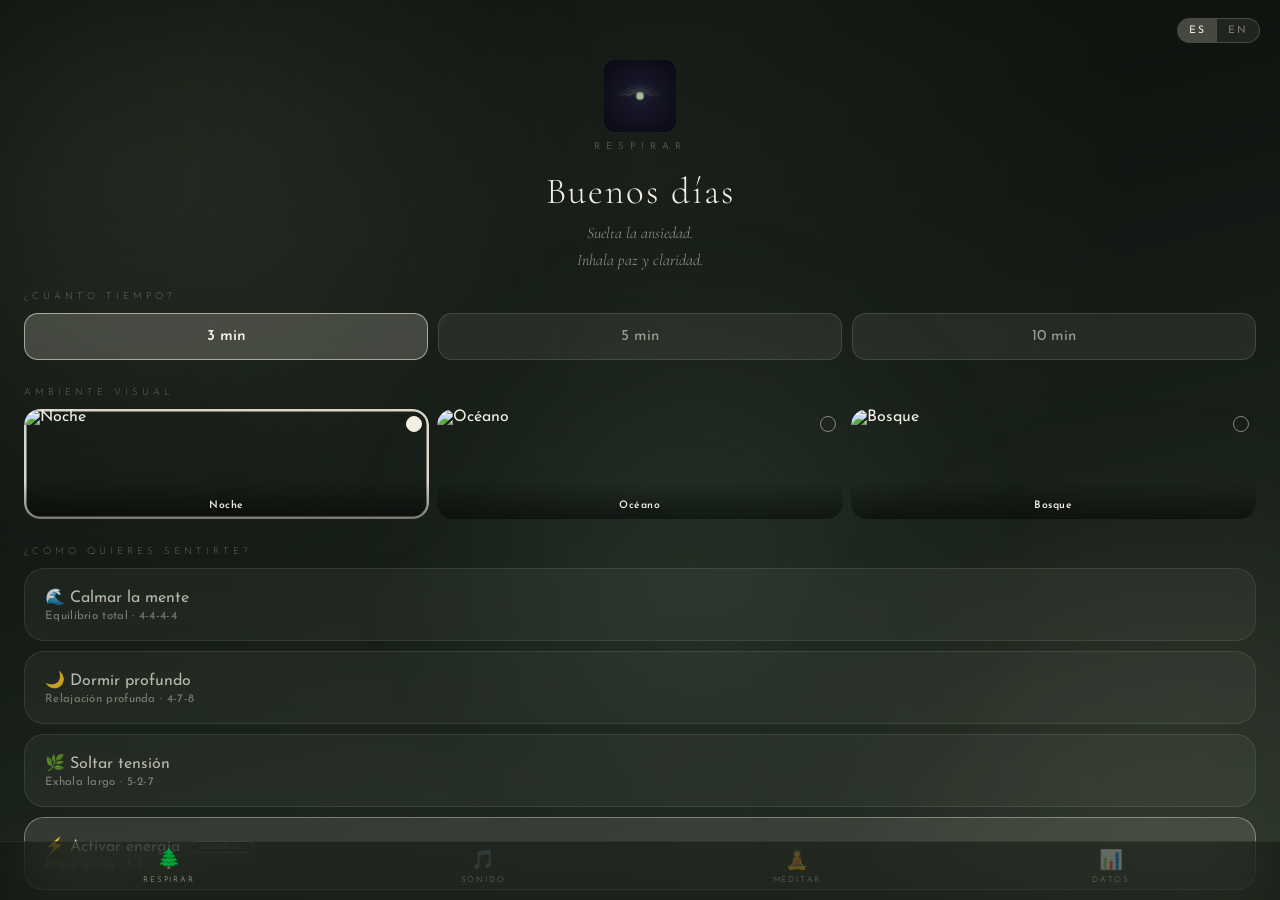
==== commit 7340c6af: "Add dynamic greeting, aurora background, breathing session transition - Title now greets by time of " ====
--- a/index.html
+++ b/index.html
@@ -36,7 +36,36 @@
     #bg::after {
       content:''; position:absolute; inset:0;
       background: radial-gradient(ellipse at 50% 16%, rgba(168,195,160,0.07) 0%, transparent 55%), rgba(0,0,0,0.32);
-    }
+      transition: background 1.4s var(--ease);
+    }
+    body.sess-active #bg::after {
+      background: radial-gradient(ellipse at 50% 16%, rgba(168,195,160,0.04) 0%, transparent 55%), rgba(0,0,0,0.6);
+    }
+
+    /* AURORAS */
+    .aurora {
+      position: fixed; z-index: 1; border-radius: 50%;
+      filter: blur(70px); pointer-events: none; will-change: transform;
+    }
+    .aurora.a1 {
+      width: 64vmax; height: 64vmax; top: -18vmax; left: -20vmax;
+      background: radial-gradient(circle, rgba(168,195,160,0.16), transparent 68%);
+      animation: drift1 52s ease-in-out infinite alternate;
+    }
+    .aurora.a2 {
+      width: 56vmax; height: 56vmax; bottom: -20vmax; right: -18vmax;
+      background: radial-gradient(circle, rgba(209,186,141,0.10), transparent 68%);
+      animation: drift2 67s ease-in-out infinite alternate;
+    }
+    .aurora.a3 {
+      width: 44vmax; height: 44vmax; top: 30%; left: 32%;
+      background: radial-gradient(circle, rgba(122,168,142,0.12), transparent 68%);
+      animation: drift3 80s ease-in-out infinite alternate;
+    }
+    @keyframes drift1 { from { transform: translate(0,0) scale(1); }    to { transform: translate(10vw,9vh)  scale(1.18); } }
+    @keyframes drift2 { from { transform: translate(0,0) scale(1.12); } to { transform: translate(-9vw,-8vh) scale(0.94); } }
+    @keyframes drift3 { from { transform: translate(0,0) scale(1); }    to { transform: translate(-13vw,11vh) scale(1.22); } }
+    @media (prefers-reduced-motion: reduce) { .aurora { animation: none; } }
 
     /* SCREENS */
     .screen {
@@ -52,6 +81,29 @@
     .screen.below{ opacity:0; transform:translateY(20px);  pointer-events:none; }
     #setup, #hrv { padding-bottom: 104px; }
 
+    /* Staggered exit: setup children fade one by one, container follows */
+    #setup { transition: opacity 0.7s var(--ease) 0.3s, transform 0.7s var(--ease) 0.3s; }
+    #setup > * { transition: opacity 0.45s var(--ease), transform 0.45s var(--ease); }
+    #setup.out > * { opacity: 0; transform: translateY(-14px); }
+    #setup.out > *:nth-child(3)  { transition-delay: 0.05s; }
+    #setup.out > *:nth-child(4)  { transition-delay: 0.09s; }
+    #setup.out > *:nth-child(5)  { transition-delay: 0.13s; }
+    #setup.out > *:nth-child(6)  { transition-delay: 0.17s; }
+    #setup.out > *:nth-child(7)  { transition-delay: 0.21s; }
+    #setup.out > *:nth-child(8)  { transition-delay: 0.25s; }
+    #setup.out > *:nth-child(9)  { transition-delay: 0.29s; }
+    #setup.out > *:nth-child(10) { transition-delay: 0.33s; }
+    #setup.out > *:nth-child(11) { transition-delay: 0.37s; }
+    #setup.out > *:nth-child(12) { transition-delay: 0.41s; }
+
+    /* Session entrance: slow fade + breathing circle grows from center */
+    #sess { transition: opacity 1.1s var(--ease), transform 1.1s var(--ease); }
+    body.sess-active .stage svg { animation: circleIn 1.8s var(--ease) both; }
+    @keyframes circleIn {
+      from { transform: scale(0.25); opacity: 0; }
+      to   { transform: scale(1);    opacity: 1; }
+    }
+
     /* LOGO */
     .logo-wrap {
       display: flex; flex-direction: column; align-items: center;
@@ -76,7 +128,7 @@
 
     .h-title {
       font-family: 'Cormorant Garamond', serif;
-      font-size: 2.8rem; font-weight: 300; letter-spacing: 10px;
+      font-size: 2.3rem; font-weight: 300; letter-spacing: 2px;
       margin-bottom: 6px; text-align: center;
     }
     .h-sub {
@@ -164,6 +216,12 @@
       color:#f3efe4;
     }
     .pat-btn.on .pt { color:rgba(237,231,217,0.6); }
+    .pat-sug {
+      font-family:'Josefin Sans',sans-serif; font-size:0.42rem; font-weight:300;
+      letter-spacing:1.5px; text-transform:uppercase; color:#a8c3a0;
+      border:1px solid rgba(168,195,160,0.45); border-radius:20px;
+      padding:2px 7px 1px; margin-left:6px; vertical-align:2px; white-space:nowrap;
+    }
 
     /* BEGIN */
     .btn-begin {
@@ -470,6 +528,9 @@
 <body>
 
 <div id="bg"></div>
+<div class="aurora a1"></div>
+<div class="aurora a2"></div>
+<div class="aurora a3"></div>
 <div id="nightOverlay" style="display:none;position:fixed;inset:0;background:rgba(0,0,12,0.28);z-index:1000;pointer-events:none;transition:opacity 1.2s ease"></div>
 
 <!-- SETUP -->
@@ -1006,6 +1067,8 @@
     durLbl:'\u00bfCu\u00e1nto tiempo?', sceneLbl:'Ambiente visual',
     patLbl:'\u00bfC\u00f3mo quieres sentirte?', begin:'Comenzar Sesi\u00f3n',
     end:'Terminar', complete:'Sesi\u00f3n completa',
+    greet:{morning:'Buenos d\u00edas', afternoon:'Buenas tardes', evening:'Buenas noches', night:'Buenas noches'},
+    suggested:'Sugerido',
     nav:{home:'Respirar', freq:'Sonido', med:'Meditar', data:'Datos'},
     cycle:'Ciclo', cycles:'ciclos', cycle1:'ciclo',
     scenes:['Noche','Oc\u00e9ano','Bosque'],
@@ -1029,6 +1092,8 @@
     durLbl:'How long?', sceneLbl:'Visual scene',
     patLbl:'How do you want to feel?', begin:'Start Session',
     end:'End', complete:'Session complete',
+    greet:{morning:'Good morning', afternoon:'Good afternoon', evening:'Good evening', night:'Good evening'},
+    suggested:'Suggested',
     nav:{home:'Breathe', freq:'Sound', med:'Meditate', data:'Data'},
     cycle:'Cycle', cycles:'cycles', cycle1:'cycle',
     scenes:['Night','Ocean','Forest'],
@@ -1075,7 +1140,7 @@
 var cfg = { dur:3, scene:'ocean', pat:PATS[0] };
 var SCENE_SND = { ocean:'wind', forest:'ocean', sunset:'birds' };
 var state = { on:false, pIdx:0, sec:0, cyc:0, sessLeft:0 };
-var tPhase=null, tSess=null, soundOn=true;
+var tPhase=null, tSess=null, tBegin=null, soundOn=true;
 var actx=null, audioBufs={};
 var ambiEl=null, ambiTimer=null;
 var msgIdxMap={inhale:0,hold:0,exhale:0,holdout:0};
@@ -1205,10 +1270,14 @@
 /* Begin */
 document.getElementById('btnBegin').addEventListener('click',function(){
   getCtx();
-  document.body.classList.add('sess-active');
-  document.getElementById('setup').classList.add('out');
-  document.getElementById('sess').classList.remove('below');
-  begin();
+  var sess=document.getElementById('sess');
+  sess.style.display='';
+  requestAnimationFrame(function(){
+    document.body.classList.add('sess-active');
+    document.getElementById('setup').classList.add('out');
+    sess.classList.remove('below');
+  });
+  tBegin=setTimeout(begin, 1200);
 });
 
 /* End */
@@ -1216,12 +1285,25 @@
 
 /* Helpers */
 function fmt(s){ var m=Math.floor(s/60),ss=s%60; return m+':'+(ss<10?'0':'')+ss; }
+
+function dayPart(){
+  var h=new Date().getHours();
+  if(h>=5&&h<12) return 'morning';
+  if(h>=12&&h<19) return 'afternoon';
+  if(h>=19&&h<23) return 'evening';
+  return 'night';
+}
+/* pattern suggested by time of day: morning→energy, afternoon→calm, evening→release, night→sleep */
+function suggestedPat(){
+  var p=dayPart();
+  return p==='morning'?3 : p==='afternoon'?0 : p==='evening'?2 : 1;
+}
 
 function setLang(l){
   LANG=l;
   var t=T[l];
   document.getElementById('txtLogo').textContent=t.logo;
-  document.getElementById('txtTitle').textContent=t.title;
+  document.getElementById('txtTitle').textContent=t.greet[dayPart()];
   document.getElementById('txtSub').innerHTML=t.sub;
   document.getElementById('txtDurLbl').textContent=t.durLbl;
   document.getElementById('txtSceneLbl').textContent=t.sceneLbl;
@@ -1238,13 +1320,15 @@
   document.getElementById('btnEs').className=(l==='es'?'on':'');
   document.getElementById('btnEn').className=(l==='en'?'on':'');
   PATS=buildPats();
-  cfg.pat=PATS[0];
+  var sug=suggestedPat();
+  cfg.pat=PATS[sug];
   var pl=document.getElementById('patList'); pl.innerHTML='';
   PATS.forEach(function(p,i){
     var wrap=document.createElement('div'); wrap.className='pat-wrap';
     var b=document.createElement('button');
-    b.className='pat-btn'+(i===0?' on':'');
-    b.innerHTML='<span class="pn">'+p.name+'</span>'
+    b.className='pat-btn'+(i===sug?' on':'');
+    b.innerHTML='<span class="pn">'+p.name
+      +(i===sug?' <span class="pat-sug">'+t.suggested+'</span>':'')+'</span>'
       +'<span class="pt">'+p.sub+'</span>';
     b.addEventListener('click',function(){
       cfg.pat=p;
@@ -1320,6 +1404,7 @@
 
 function finish(){
   state.on=false;
+  clearTimeout(tBegin);
   var _hrv=parseInt(document.getElementById('hrvInput').value,10);
   addRecord({id:Date.now(),date:todayStr(),hrv:(_hrv>=10&&_hrv<=250)?_hrv:null,technique:cfg.pat?cfg.pat.name:null,duration:cfg.dur||null,mood:null});
   clearInterval(tPhase); clearInterval(tSess);
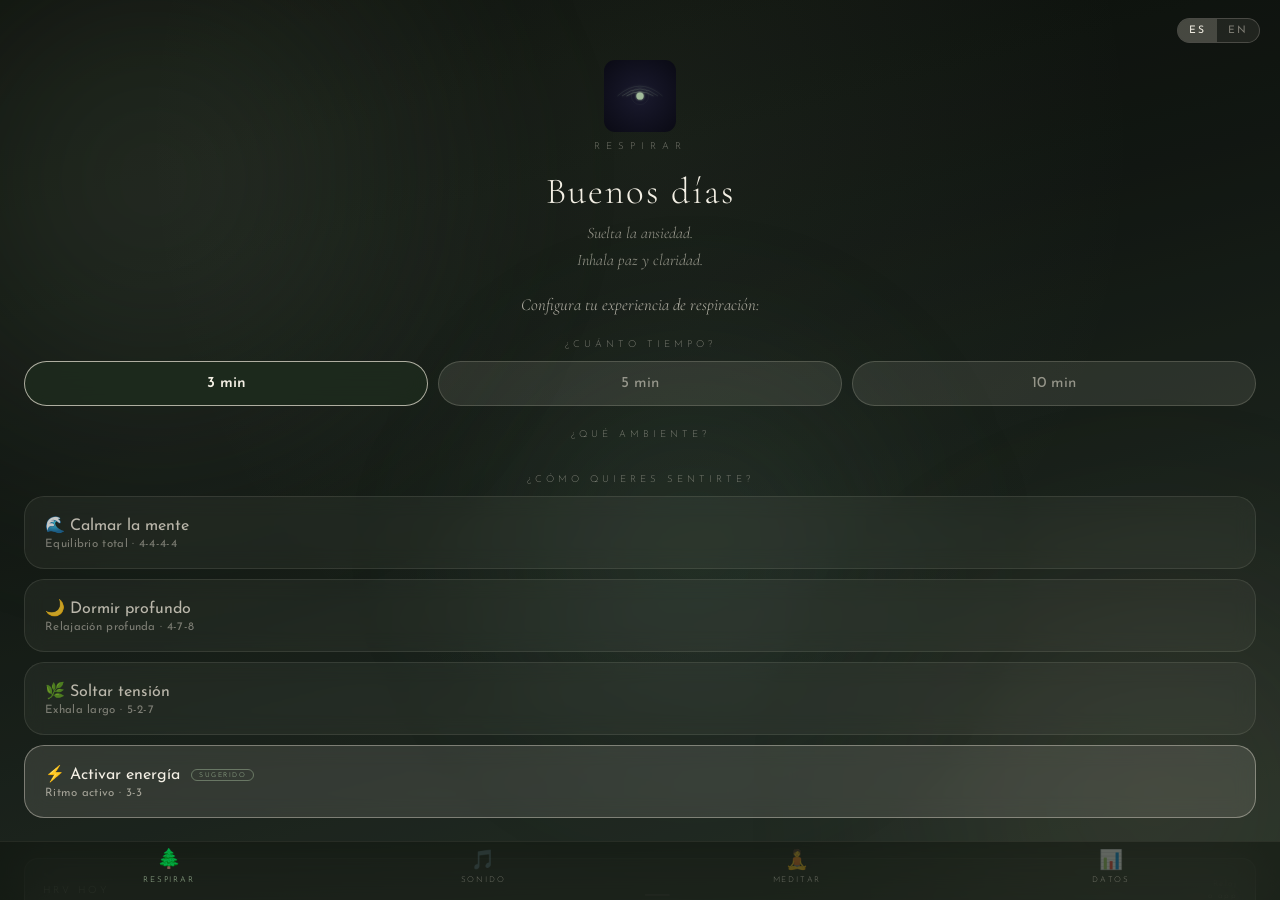
==== commit 7d281231: "Clone Breathe Hope layout: blurred scene bg, horizontal scene cards, solid begin button - Add #setup" ====
--- a/index.html
+++ b/index.html
@@ -67,6 +67,18 @@
     @keyframes drift3 { from { transform: translate(0,0) scale(1); }    to { transform: translate(-13vw,11vh) scale(1.22); } }
     @media (prefers-reduced-motion: reduce) { .aurora { animation: none; } }
 
+    /* SCENE BLURRED BACKGROUND */
+    #setupSceneBg {
+      position:fixed; inset:0; z-index:1;
+      background-size:cover; background-position:center;
+      filter:blur(36px) brightness(0.42) saturate(1.4);
+      transform:scale(1.12);
+      transition:background-image 0.9s ease, opacity 1s ease;
+      opacity:0;
+    }
+    body.scene-ready #setupSceneBg { opacity:1; }
+    body.sess-active #setupSceneBg { opacity:0; }
+
     /* SCREENS */
     .screen {
       position: fixed; inset: 0; z-index: 2;
@@ -139,61 +151,70 @@
     }
 
     .sec-lbl {
-      align-self: flex-start;
+      width: 100%; text-align: center;
       font-family: 'Josefin Sans', sans-serif;
       font-size: 0.6rem; letter-spacing: 4px; text-transform: uppercase;
-      color: rgba(237,231,217,0.38); margin-bottom: 12px; font-weight: 300;
+      color: rgba(237,231,217,0.45); margin-bottom: 12px; font-weight: 300;
+    }
+    .setup-header {
+      font-family: 'Cormorant Garamond', serif;
+      font-size: 1.05rem; font-weight: 300; font-style: italic;
+      color: rgba(237,231,217,0.72); text-align: center;
+      margin-bottom: 22px; line-height: 1.5;
     }
 
     /* DURATION */
-    .dur-row { display:flex; gap:10px; width:100%; margin-bottom:28px; }
+    .dur-row { display:flex; gap:10px; width:100%; margin-bottom:24px; }
     .dur-btn {
-      flex:1; padding:15px 0; border-radius:14px;
-      background:rgba(237,231,217,0.07); border:1px solid rgba(237,231,217,0.14);
-      color:rgba(237,231,217,0.6); font-size:0.95rem; cursor:pointer;
+      flex:1; padding:14px 0; border-radius:50px;
+      background:rgba(237,231,217,0.1); border:1.5px solid rgba(237,231,217,0.18);
+      color:rgba(237,231,217,0.55); font-size:0.95rem; cursor:pointer;
       transition:all 0.22s var(--ease); font-family:inherit;
     }
     .dur-btn.on {
-      background:rgba(237,231,217,0.2); border-color:rgba(237,231,217,0.6);
+      background:rgba(30,45,30,0.75); border-color:rgba(237,231,217,0.7);
       color:#f3efe4; font-weight:600;
+      -webkit-backdrop-filter:blur(10px); backdrop-filter:blur(10px);
     }
 
     /* SCENE CARDS */
-    .scenes-row { display:flex; gap:8px; width:100%; margin-bottom:28px; }
+    .scenes-row {
+      display:flex; gap:12px; width:100%; margin-bottom:24px;
+      overflow-x:auto; -webkit-overflow-scrolling:touch; scrollbar-width:none;
+    }
+    .scenes-row::-webkit-scrollbar { display:none; }
     .sc {
-      flex:1; border-radius:16px; cursor:pointer;
+      flex:0 0 148px; height:108px; border-radius:18px; cursor:pointer;
       position:relative; overflow:hidden;
-      box-shadow:inset 0 0 0 2px transparent;
-      transition:box-shadow 0.25s, transform 0.18s;
-      min-height:110px;
+      border:2px solid transparent;
+      transition:border-color 0.25s ease, transform 0.18s ease;
       -webkit-transform:translateZ(0); transform:translateZ(0);
       -webkit-mask-image:-webkit-radial-gradient(white,black);
     }
-    .sc.on { box-shadow:inset 0 0 0 2.5px rgba(237,231,217,0.92); }
-    .sc:active { transform:scale(0.95) translateZ(0); }
+    .sc.on { border-color:rgba(237,231,217,0.88); }
+    .sc:active { transform:scale(0.96) translateZ(0); }
     .sc img { position:absolute; inset:0; width:100%; height:100%; object-fit:cover; display:block; }
     .sc-overlay {
       position:absolute; inset:0; pointer-events:none;
-    }
-    .sc-dot {
-      position:absolute; top:7px; right:7px;
-      width:16px; height:16px; border-radius:50%;
-      background:transparent; border:1.5px solid rgba(237,231,217,0.5);
-      display:flex; align-items:center; justify-content:center;
-      font-size:8px; font-weight:700; color:transparent;
-      transition:all 0.2s;
-    }
-    .sc.on .sc-dot {
-      background:#f3efe4; border-color:#f3efe4; color:#333;
-    }
+      background:linear-gradient(to top, rgba(0,0,0,0.52) 0%, transparent 55%);
+    }
+    .sc-dot { display:none; }
+    .sc-check {
+      position:absolute; top:8px; right:8px;
+      width:22px; height:22px; border-radius:50%;
+      background:#f3efe4; display:flex; align-items:center; justify-content:center;
+      font-size:11px; color:#1a2b1a; font-weight:700;
+      opacity:0; transition:opacity 0.22s ease;
+      box-shadow:0 2px 8px rgba(0,0,0,0.35);
+    }
+    .sc.on .sc-check { opacity:1; }
     .sc-name {
       position:absolute; bottom:0; left:0; right:0;
-      text-align:center; padding:18px 4px 8px;
-      font-size:0.65rem; font-weight:600; color:#f3efe4;
+      text-align:center; padding:16px 4px 8px;
+      font-size:0.68rem; font-weight:600; color:#f3efe4;
       text-shadow:0 1px 6px rgba(0,0,0,0.7);
       letter-spacing:0.5px;
       font-family:'Josefin Sans',sans-serif;
-      background:linear-gradient(transparent, rgba(0,0,0,0.45));
     }
 
     /* PATTERNS */
@@ -225,15 +246,16 @@
 
     /* BEGIN */
     .btn-begin {
-      width:100%; padding:20px; border-radius:50px;
-      background:rgba(237,231,217,0.15); border:1.5px solid rgba(237,231,217,0.38);
-      color:#f3efe4; font-size:0.85rem; font-weight:400; letter-spacing:4px;
+      width:100%; padding:22px; border-radius:50px;
+      background:rgba(28,44,30,0.82); border:1.5px solid rgba(168,195,160,0.5);
+      color:#f3efe4; font-size:0.9rem; font-weight:400; letter-spacing:3.5px;
       text-transform: uppercase;
       cursor:pointer; font-family:'Josefin Sans',sans-serif;
       transition:all 0.22s var(--ease);
-      -webkit-backdrop-filter:blur(8px); backdrop-filter:blur(8px);
-    }
-    .btn-begin:active { background:rgba(237,231,217,0.26); transform:scale(0.98); }
+      -webkit-backdrop-filter:blur(16px); backdrop-filter:blur(16px);
+      box-shadow:0 4px 24px rgba(0,0,0,0.35), inset 0 1px 0 rgba(237,231,217,0.1);
+    }
+    .btn-begin:active { background:rgba(40,64,42,0.9); transform:scale(0.98); }
 
     /* SESSION */
     #sess { justify-content:center; padding-top:0; }
@@ -528,6 +550,7 @@
 <body>
 
 <div id="bg"></div>
+<div id="setupSceneBg"></div>
 <div class="aurora a1"></div>
 <div class="aurora a2"></div>
 <div class="aurora a3"></div>
@@ -590,6 +613,8 @@
   <h1 class="h-title" id="txtTitle">CALMA</h1>
   <p class="h-sub" id="txtSub">Suelta la ansiedad.<br>Inhala paz y claridad.</p>
 
+  <p class="setup-header" id="txtSetupHdr">Configura tu experiencia de respiraci&oacute;n:</p>
+
   <p class="sec-lbl" id="txtDurLbl">&iquest;Cu&aacute;nto tiempo?</p>
   <div class="dur-row" id="durRow">
     <button class="dur-btn on" data-m="3">3 min</button>
@@ -603,28 +628,25 @@
     <!-- NOCHE -->
     <div class="sc on" data-s="ocean">
       <img src="https://res.cloudinary.com/dtsljzbhu/video/upload/so_3/198844-908857695_dqxlvu.jpg" alt="Noche"/>
-      <div class="sc-overlay">
-        <div class="sc-dot"></div>
-        <span class="sc-name" id="scName0">Noche</span>
-      </div>
+      <div class="sc-overlay"></div>
+      <div class="sc-check">&#10003;</div>
+      <span class="sc-name" id="scName0">Noche</span>
     </div>
 
     <!-- OCÉANO -->
     <div class="sc" data-s="forest">
       <img src="https://res.cloudinary.com/dtsljzbhu/video/upload/so_3/186070-876973719_ukldpc.jpg" alt="Océano"/>
-      <div class="sc-overlay">
-        <div class="sc-dot"></div>
-        <span class="sc-name" id="scName1">Oc&eacute;ano</span>
-      </div>
+      <div class="sc-overlay"></div>
+      <div class="sc-check">&#10003;</div>
+      <span class="sc-name" id="scName1">Oc&eacute;ano</span>
     </div>
 
     <!-- BOSQUE -->
     <div class="sc" data-s="sunset">
       <img src="https://res.cloudinary.com/dtsljzbhu/video/upload/so_3/163326-827461488_j4wvkr.jpg" alt="Bosque"/>
-      <div class="sc-overlay">
-        <div class="sc-dot"></div>
-        <span class="sc-name" id="scName2">Bosque</span>
-      </div>
+      <div class="sc-overlay"></div>
+      <div class="sc-check">&#10003;</div>
+      <span class="sc-name" id="scName2">Bosque</span>
     </div>
 
 
@@ -1064,7 +1086,8 @@
   es: {
     logo:'Respirar', title:'CALMA',
     sub:'Suelta la ansiedad.<br>Inhala paz y claridad.',
-    durLbl:'\u00bfCu\u00e1nto tiempo?', sceneLbl:'Ambiente visual',
+    setupHdr:'Configura tu experiencia de respiraci\u00f3n:',
+    durLbl:'\u00bfCu\u00e1nto tiempo?', sceneLbl:'\u00bfQu\u00e9 ambiente?',
     patLbl:'\u00bfC\u00f3mo quieres sentirte?', begin:'Comenzar Sesi\u00f3n',
     end:'Terminar', complete:'Sesi\u00f3n completa',
     greet:{morning:'Buenos d\u00edas', afternoon:'Buenas tardes', evening:'Buenas noches', night:'Buenas noches'},
@@ -1089,8 +1112,9 @@
   en: {
     logo:'Breathe', title:'CALM',
     sub:'Release anxiety.<br>Inhale peace and clarity.',
-    durLbl:'How long?', sceneLbl:'Visual scene',
-    patLbl:'How do you want to feel?', begin:'Start Session',
+    setupHdr:'Set up your breathing experience:',
+    durLbl:'How long?', sceneLbl:'What view?',
+    patLbl:'How do you want to feel?', begin:'Begin Session',
     end:'End', complete:'Session complete',
     greet:{morning:'Good morning', afternoon:'Good afternoon', evening:'Good evening', night:'Good evening'},
     suggested:'Suggested',
@@ -1248,6 +1272,17 @@
   b.classList.add('on');
 });
 
+var SCENE_IMGS={
+  ocean:'https://res.cloudinary.com/dtsljzbhu/video/upload/so_3/198844-908857695_dqxlvu.jpg',
+  forest:'https://res.cloudinary.com/dtsljzbhu/video/upload/so_3/186070-876973719_ukldpc.jpg',
+  sunset:'https://res.cloudinary.com/dtsljzbhu/video/upload/so_3/163326-827461488_j4wvkr.jpg'
+};
+function setSetupBg(scene){
+  var el=document.getElementById('setupSceneBg');
+  el.style.backgroundImage='url('+SCENE_IMGS[scene]+')';
+  document.body.classList.add('scene-ready');
+}
+
 /* Scene */
 document.getElementById('scenesRow').addEventListener('click',function(e){
   var card=e.target.closest('.sc'); if(!card) return;
@@ -1257,7 +1292,9 @@
   var bg=document.getElementById('bg');
   bg.className=BG[cfg.scene]||'';
   bg.id='bg';
+  setSetupBg(cfg.scene);
 });
+setSetupBg(cfg.scene);
 
 /* Sound */
 document.getElementById('fab').addEventListener('click',function(){
@@ -1305,6 +1342,7 @@
   document.getElementById('txtLogo').textContent=t.logo;
   document.getElementById('txtTitle').textContent=t.greet[dayPart()];
   document.getElementById('txtSub').innerHTML=t.sub;
+  document.getElementById('txtSetupHdr').textContent=t.setupHdr;
   document.getElementById('txtDurLbl').textContent=t.durLbl;
   document.getElementById('txtSceneLbl').textContent=t.sceneLbl;
   document.getElementById('txtPatLbl').textContent=t.patLbl;
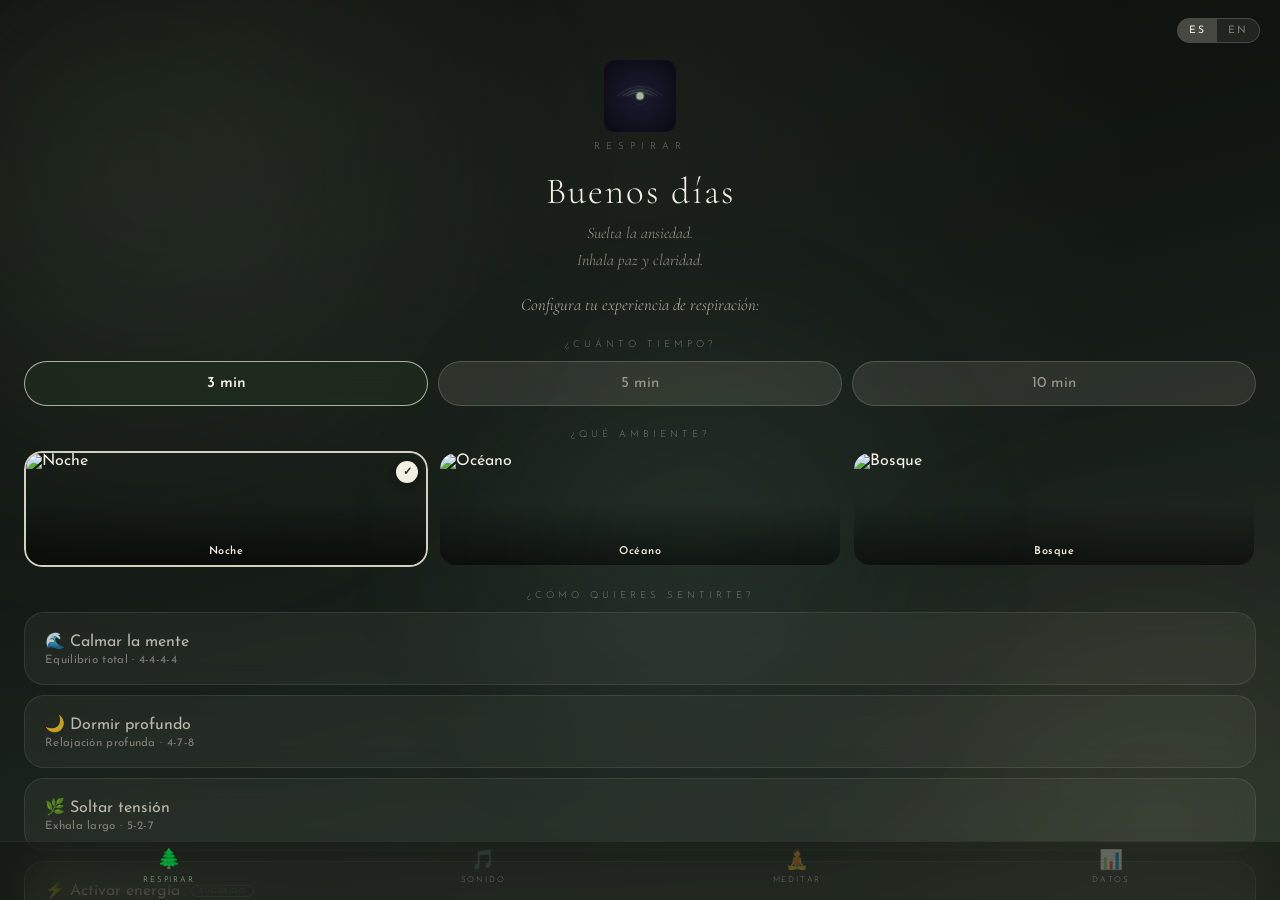
==== commit dbfe11ee: "Fix scene cards not visible: use flex:1 instead of overflow-x scroll The parent .screen has overflow" ====
--- a/index.html
+++ b/index.html
@@ -179,12 +179,10 @@
 
     /* SCENE CARDS */
     .scenes-row {
-      display:flex; gap:12px; width:100%; margin-bottom:24px;
-      overflow-x:auto; -webkit-overflow-scrolling:touch; scrollbar-width:none;
-    }
-    .scenes-row::-webkit-scrollbar { display:none; }
+      display:flex; gap:10px; width:100%; margin-bottom:24px;
+    }
     .sc {
-      flex:0 0 148px; height:108px; border-radius:18px; cursor:pointer;
+      flex:1; min-width:0; height:116px; border-radius:18px; cursor:pointer;
       position:relative; overflow:hidden;
       border:2px solid transparent;
       transition:border-color 0.25s ease, transform 0.18s ease;
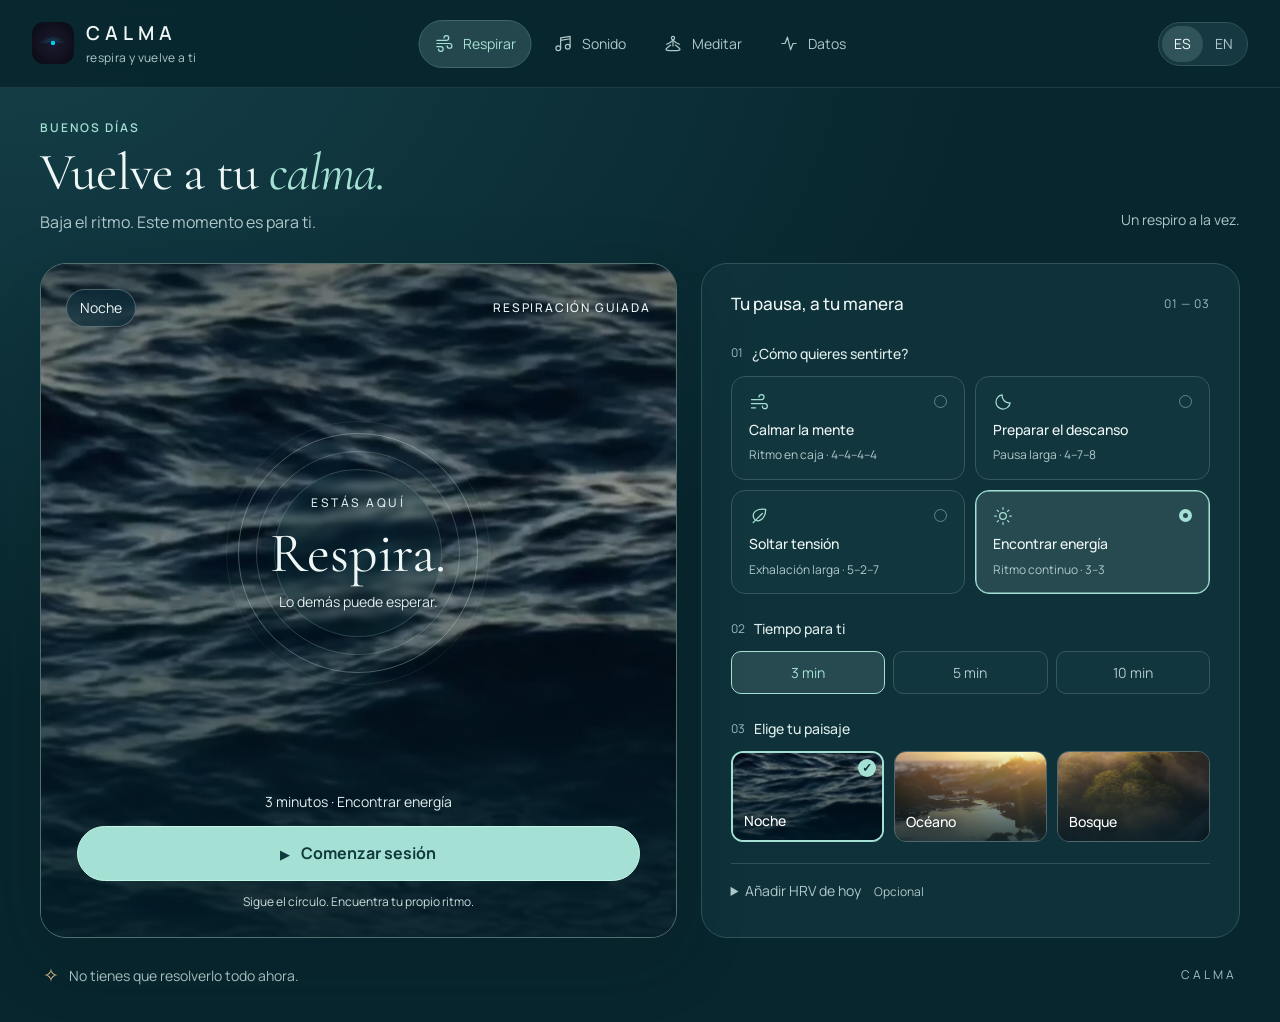
==== commit d524e968: "Rediseña CALMA y corrige la sincronización de sesiones y audio" ====
--- a/index.html
+++ b/index.html
@@ -3,666 +3,92 @@
 <head>
   <meta charset="UTF-8"/>
   <meta http-equiv="Content-Type" content="text/html; charset=utf-8"/>
-  <meta name="viewport" content="width=device-width, initial-scale=1.0, user-scalable=no"/>
-  <title>Respirar con Calma</title>
+  <meta name="viewport" content="width=device-width, initial-scale=1.0, viewport-fit=cover"/>
+  <title>CALMA · Respira y vuelve a ti</title>
+  <meta name="description" content="Un espacio para respirar a tu ritmo, meditar y acompañar tu pausa con sonidos de la naturaleza."/>
   <link rel="icon" type="image/svg+xml" href="logo.svg"/>
   <link rel="apple-touch-icon" href="apple-touch-icon.png"/>
-  <meta name="theme-color" content="#0f140d"/>
+  <meta name="theme-color" content="#08262e"/>
   <link rel="preconnect" href="https://fonts.googleapis.com"/>
   <link rel="preconnect" href="https://fonts.gstatic.com" crossorigin/>
-  <link href="https://fonts.googleapis.com/css2?family=Cormorant+Garamond:ital,wght@0,300;0,400;0,600;1,300;1,400&family=Josefin+Sans:wght@300;400;600&display=swap" rel="stylesheet"/>
-  <style>
-    *, *::before, *::after {
-      box-sizing: border-box; margin: 0; padding: 0;
-      -webkit-tap-highlight-color: transparent;
-    }
-    :root { --ease: cubic-bezier(.4,0,.2,1); }
-
-    body {
-      min-height: 100vh;
-      font-family: 'Josefin Sans', -apple-system, sans-serif;
-      color: #f3efe4; overflow: hidden;
-    }
-
-    /* BACKGROUND */
-    #bg {
-      position: fixed; inset: 0; z-index: 0;
-      background: linear-gradient(165deg,#0f140d 0%,#19211a 38%,#28342a 70%,#37463a 100%);
-      transition: background 1.4s var(--ease);
-    }
-    #bg.forest  { background: linear-gradient(165deg,#0b120b 0%,#16241a 38%,#23362a 70%,#324435 100%); }
-    #bg.sunset  { background: linear-gradient(165deg,#161208 0%,#2c2a16 38%,#3d3a22 70%,#4d4a30 100%); }
-    #bg.night   { background: linear-gradient(165deg,#070a07 0%,#0e150e 38%,#161f17 70%,#1f2a20 100%); }
-    #bg::after {
-      content:''; position:absolute; inset:0;
-      background: radial-gradient(ellipse at 50% 16%, rgba(168,195,160,0.07) 0%, transparent 55%), rgba(0,0,0,0.32);
-      transition: background 1.4s var(--ease);
-    }
-    body.sess-active #bg::after {
-      background: radial-gradient(ellipse at 50% 16%, rgba(168,195,160,0.04) 0%, transparent 55%), rgba(0,0,0,0.6);
-    }
-
-    /* AURORAS */
-    .aurora {
-      position: fixed; z-index: 1; border-radius: 50%;
-      filter: blur(70px); pointer-events: none; will-change: transform;
-    }
-    .aurora.a1 {
-      width: 64vmax; height: 64vmax; top: -18vmax; left: -20vmax;
-      background: radial-gradient(circle, rgba(168,195,160,0.16), transparent 68%);
-      animation: drift1 52s ease-in-out infinite alternate;
-    }
-    .aurora.a2 {
-      width: 56vmax; height: 56vmax; bottom: -20vmax; right: -18vmax;
-      background: radial-gradient(circle, rgba(209,186,141,0.10), transparent 68%);
-      animation: drift2 67s ease-in-out infinite alternate;
-    }
-    .aurora.a3 {
-      width: 44vmax; height: 44vmax; top: 30%; left: 32%;
-      background: radial-gradient(circle, rgba(122,168,142,0.12), transparent 68%);
-      animation: drift3 80s ease-in-out infinite alternate;
-    }
-    @keyframes drift1 { from { transform: translate(0,0) scale(1); }    to { transform: translate(10vw,9vh)  scale(1.18); } }
-    @keyframes drift2 { from { transform: translate(0,0) scale(1.12); } to { transform: translate(-9vw,-8vh) scale(0.94); } }
-    @keyframes drift3 { from { transform: translate(0,0) scale(1); }    to { transform: translate(-13vw,11vh) scale(1.22); } }
-    @media (prefers-reduced-motion: reduce) { .aurora { animation: none; } }
-
-    /* SCENE BLURRED BACKGROUND */
-    #setupSceneBg {
-      position:fixed; inset:0; z-index:1;
-      background-size:cover; background-position:center;
-      filter:blur(36px) brightness(0.42) saturate(1.4);
-      transform:scale(1.12);
-      transition:background-image 0.9s ease, opacity 1s ease;
-      opacity:0;
-    }
-    body.scene-ready #setupSceneBg { opacity:1; }
-    body.sess-active #setupSceneBg { opacity:0; }
-
-    /* SCREENS */
-    .screen {
-      position: fixed; inset: 0; z-index: 2;
-      display: flex; flex-direction: column; align-items: center;
-      padding: 56px 24px 60px;
-      overflow-y: auto;
-      -webkit-overflow-scrolling: touch;
-      transition: opacity 0.5s var(--ease), transform 0.5s var(--ease);
-    }
-    .screen::-webkit-scrollbar { display: none; }
-    .screen.out  { opacity:0; transform:translateY(-20px); pointer-events:none; }
-    .screen.below{ opacity:0; transform:translateY(20px);  pointer-events:none; }
-    #setup, #hrv { padding-bottom: 104px; }
-
-    /* Staggered exit: setup children fade one by one, container follows */
-    #setup { transition: opacity 0.7s var(--ease) 0.3s, transform 0.7s var(--ease) 0.3s; }
-    #setup > * { transition: opacity 0.45s var(--ease), transform 0.45s var(--ease); }
-    #setup.out > * { opacity: 0; transform: translateY(-14px); }
-    #setup.out > *:nth-child(3)  { transition-delay: 0.05s; }
-    #setup.out > *:nth-child(4)  { transition-delay: 0.09s; }
-    #setup.out > *:nth-child(5)  { transition-delay: 0.13s; }
-    #setup.out > *:nth-child(6)  { transition-delay: 0.17s; }
-    #setup.out > *:nth-child(7)  { transition-delay: 0.21s; }
-    #setup.out > *:nth-child(8)  { transition-delay: 0.25s; }
-    #setup.out > *:nth-child(9)  { transition-delay: 0.29s; }
-    #setup.out > *:nth-child(10) { transition-delay: 0.33s; }
-    #setup.out > *:nth-child(11) { transition-delay: 0.37s; }
-    #setup.out > *:nth-child(12) { transition-delay: 0.41s; }
-
-    /* Session entrance: slow fade + breathing circle grows from center */
-    #sess { transition: opacity 1.1s var(--ease), transform 1.1s var(--ease); }
-    body.sess-active .stage svg { animation: circleIn 1.8s var(--ease) both; }
-    @keyframes circleIn {
-      from { transform: scale(0.25); opacity: 0; }
-      to   { transform: scale(1);    opacity: 1; }
-    }
-
-    /* LOGO */
-    .logo-wrap {
-      display: flex; flex-direction: column; align-items: center;
-      gap: 10px; margin-bottom: 18px; margin-top: 4px;
-    }
-    .rings {
-      width: 58px; height: 58px;
-      position: relative; display: flex; align-items: center; justify-content: center;
-    }
-    .rings i {
-      position: absolute; border-radius: 50%; display: block;
-      border: 1.5px solid rgba(237,231,217,0.45);
-    }
-    .rings i:nth-child(1){ width:58px; height:58px; border-color:rgba(237,231,217,0.2); }
-    .rings i:nth-child(2){ width:40px; height:40px; border-color:rgba(237,231,217,0.38); }
-    .rings i:nth-child(3){ width:22px; height:22px; background:rgba(237,231,217,0.85); border:none; }
-    .logo-lbl {
-      font-family: 'Josefin Sans', sans-serif;
-      font-size: 0.6rem; letter-spacing: 6px; text-transform: uppercase;
-      color: rgba(237,231,217,0.45); font-weight: 300;
-    }
-
-    .h-title {
-      font-family: 'Cormorant Garamond', serif;
-      font-size: 2.3rem; font-weight: 300; letter-spacing: 2px;
-      margin-bottom: 6px; text-align: center;
-    }
-    .h-sub {
-      font-family: 'Cormorant Garamond', serif;
-      font-style: italic; font-size: 1rem; line-height: 1.7;
-      color: rgba(237,231,217,0.6); text-align: center; margin-bottom: 18px;
-      font-weight: 300;
-    }
-
-    .sec-lbl {
-      width: 100%; text-align: center;
-      font-family: 'Josefin Sans', sans-serif;
-      font-size: 0.6rem; letter-spacing: 4px; text-transform: uppercase;
-      color: rgba(237,231,217,0.45); margin-bottom: 12px; font-weight: 300;
-    }
-    .setup-header {
-      font-family: 'Cormorant Garamond', serif;
-      font-size: 1.05rem; font-weight: 300; font-style: italic;
-      color: rgba(237,231,217,0.72); text-align: center;
-      margin-bottom: 22px; line-height: 1.5;
-    }
-
-    /* DURATION */
-    .dur-row { display:flex; gap:10px; width:100%; margin-bottom:24px; }
-    .dur-btn {
-      flex:1; padding:14px 0; border-radius:50px;
-      background:rgba(237,231,217,0.1); border:1.5px solid rgba(237,231,217,0.18);
-      color:rgba(237,231,217,0.55); font-size:0.95rem; cursor:pointer;
-      transition:all 0.22s var(--ease); font-family:inherit;
-    }
-    .dur-btn.on {
-      background:rgba(30,45,30,0.75); border-color:rgba(237,231,217,0.7);
-      color:#f3efe4; font-weight:600;
-      -webkit-backdrop-filter:blur(10px); backdrop-filter:blur(10px);
-    }
-
-    /* SCENE CARDS */
-    .scenes-row {
-      display:flex; gap:10px; width:100%; margin-bottom:24px;
-    }
-    .sc {
-      flex:1; min-width:0; height:116px; border-radius:18px; cursor:pointer;
-      position:relative; overflow:hidden;
-      border:2px solid transparent;
-      transition:border-color 0.25s ease, transform 0.18s ease;
-      -webkit-transform:translateZ(0); transform:translateZ(0);
-      -webkit-mask-image:-webkit-radial-gradient(white,black);
-    }
-    .sc.on { border-color:rgba(237,231,217,0.88); }
-    .sc:active { transform:scale(0.96) translateZ(0); }
-    .sc img { position:absolute; inset:0; width:100%; height:100%; object-fit:cover; display:block; }
-    .sc-overlay {
-      position:absolute; inset:0; pointer-events:none;
-      background:linear-gradient(to top, rgba(0,0,0,0.52) 0%, transparent 55%);
-    }
-    .sc-dot { display:none; }
-    .sc-check {
-      position:absolute; top:8px; right:8px;
-      width:22px; height:22px; border-radius:50%;
-      background:#f3efe4; display:flex; align-items:center; justify-content:center;
-      font-size:11px; color:#1a2b1a; font-weight:700;
-      opacity:0; transition:opacity 0.22s ease;
-      box-shadow:0 2px 8px rgba(0,0,0,0.35);
-    }
-    .sc.on .sc-check { opacity:1; }
-    .sc-name {
-      position:absolute; bottom:0; left:0; right:0;
-      text-align:center; padding:16px 4px 8px;
-      font-size:0.68rem; font-weight:600; color:#f3efe4;
-      text-shadow:0 1px 6px rgba(0,0,0,0.7);
-      letter-spacing:0.5px;
-      font-family:'Josefin Sans',sans-serif;
-    }
-
-    /* PATTERNS */
-    .pat-list { width:100%; margin-bottom:30px; }
-    .pat-wrap { width:100%; margin-bottom:10px; }
-    .pat-btn {
-      width:100%; padding:18px 20px; border-radius:20px;
-      background:rgba(237,231,217,0.05); border:1px solid rgba(237,231,217,0.1);
-      color:rgba(237,231,217,0.75); cursor:pointer;
-      display:flex; flex-direction:column; align-items:flex-start;
-      font-family:inherit; text-align:left;
-      transition:all 0.25s var(--ease);
-      -webkit-backdrop-filter:blur(10px); backdrop-filter:blur(10px);
-    }
-    .pat-btn:active { transform:scale(1.02); }
-    .pat-btn .pn { font-size:1rem; font-weight:400; margin-bottom:4px; }
-    .pat-btn .pt { font-size:0.72rem; color:rgba(237,231,217,0.45); letter-spacing:0.3px; }
-    .pat-btn.on {
-      background:rgba(237,231,217,0.12); border-color:rgba(237,231,217,0.4);
-      color:#f3efe4;
-    }
-    .pat-btn.on .pt { color:rgba(237,231,217,0.6); }
-    .pat-sug {
-      font-family:'Josefin Sans',sans-serif; font-size:0.42rem; font-weight:300;
-      letter-spacing:1.5px; text-transform:uppercase; color:#a8c3a0;
-      border:1px solid rgba(168,195,160,0.45); border-radius:20px;
-      padding:2px 7px 1px; margin-left:6px; vertical-align:2px; white-space:nowrap;
-    }
-
-    /* BEGIN */
-    .btn-begin {
-      width:100%; padding:22px; border-radius:50px;
-      background:rgba(28,44,30,0.82); border:1.5px solid rgba(168,195,160,0.5);
-      color:#f3efe4; font-size:0.9rem; font-weight:400; letter-spacing:3.5px;
-      text-transform: uppercase;
-      cursor:pointer; font-family:'Josefin Sans',sans-serif;
-      transition:all 0.22s var(--ease);
-      -webkit-backdrop-filter:blur(16px); backdrop-filter:blur(16px);
-      box-shadow:0 4px 24px rgba(0,0,0,0.35), inset 0 1px 0 rgba(237,231,217,0.1);
-    }
-    .btn-begin:active { background:rgba(40,64,42,0.9); transform:scale(0.98); }
-
-    /* SESSION */
-    #sess { justify-content:center; padding-top:0; }
-
-    .sess-hdr {
-      position:fixed; top:0; left:0; right:0;
-      padding:52px 24px 0;
-      display:flex; justify-content:space-between; align-items:center;
-      z-index:10;
-    }
-    .btn-end {
-      background:rgba(237,231,217,0.1); border:1px solid rgba(237,231,217,0.25);
-      color:rgba(237,231,217,0.8); padding:9px 20px; border-radius:20px;
-      font-size:0.85rem; cursor:pointer; font-family:inherit;
-    }
-    .sess-clock {
-      font-size:0.95rem; font-weight:300; letter-spacing:2px;
-      color:rgba(237,231,217,0.55);
-    }
-
-
-    /* CIRCLE */
-    .stage {
-      position:relative; width:280px; height:280px;
-      display:flex; align-items:center; justify-content:center;
-      margin-bottom:72px;
-    }
-    #svgCore { transition: r var(--breathDur,4s) ease-in-out; }
-    #svgHalo { transition: r var(--breathDur,4s) ease-in-out; }
-
-    .s-phase {
-      font-family: 'Cormorant Garamond', serif;
-      font-size: 2rem; font-weight: 300; letter-spacing: 3px;
-      text-align: center; min-height: 44px; margin-bottom: 4px;
-      font-style: italic;
-    }
-    .s-count {
-      font-family: 'Cormorant Garamond', serif;
-      font-size: 5rem; font-weight: 300; letter-spacing: 4px;
-      min-height: 80px; text-align: center;
-    }
-    .s-cycle {
-      font-family: 'Josefin Sans', sans-serif;
-      font-size: 0.65rem; letter-spacing: 4px; text-transform: uppercase;
-      color: rgba(237,231,217,0.38); text-align: center; min-height: 20px;
-      font-weight: 300;
-    }
-    .s-msg {
-      position: absolute;
-      bottom: -50px; left: -90px; right: -90px;
-      text-align: center;
-      font-family: 'Cormorant Garamond', serif;
-      font-style: italic; font-size: 1.3rem; font-weight: 300;
-      color: rgba(237,231,217,0.88); letter-spacing: 0.4px;
-      opacity: 0; transition: opacity 0.9s ease;
-      pointer-events: none;
-      text-shadow: 0 1px 12px rgba(0,0,0,0.5);
-    }
-    .s-msg.show { opacity: 1; }
-
-    /* HRV quick-entry (setup screen) */
-    .hrv-input-row{display:flex;align-items:center;gap:12px;width:100%;margin-bottom:16px;background:rgba(237,231,217,0.06);border:1px solid rgba(237,231,217,0.12);border-radius:14px;padding:12px 18px;cursor:text}
-    .hrv-input-lbl{font-family:'Josefin Sans',sans-serif;font-size:0.62rem;letter-spacing:3px;text-transform:uppercase;font-weight:300;color:rgba(237,231,217,0.45);flex-shrink:0}
-    .hrv-num-input{flex:1;background:none;border:none;outline:none;font-family:'Cormorant Garamond',serif;font-size:2rem;font-weight:300;letter-spacing:2px;color:#f3efe4;text-align:center;min-width:0;-moz-appearance:textfield}
-    .hrv-num-input::-webkit-inner-spin-button,.hrv-num-input::-webkit-outer-spin-button{-webkit-appearance:none}
-    .hrv-num-input::placeholder{color:rgba(237,231,217,0.2)}
-    .hrv-input-hint{font-family:'Josefin Sans',sans-serif;font-size:0.52rem;letter-spacing:1.5px;color:rgba(237,231,217,0.22);font-weight:300;flex-shrink:0;text-align:right;line-height:1.5}
-
-    /* HRV TRACKER SCREEN */
-    .btn-back{align-self:flex-start;background:rgba(237,231,217,0.08);border:1px solid rgba(237,231,217,0.18);color:rgba(237,231,217,0.7);padding:9px 18px;border-radius:20px;font-size:0.75rem;cursor:pointer;font-family:inherit;letter-spacing:1px;margin-bottom:4px}
-    .hrv-hdr{display:flex;flex-direction:column;align-items:center;margin:8px 0 14px}
-    .hrv-hdr-sub{font-family:'Josefin Sans',sans-serif;font-size:0.55rem;letter-spacing:5px;text-transform:uppercase;color:rgba(237,231,217,0.35);font-weight:300}
-    .hrv-hdr-title{font-family:'Josefin Sans',sans-serif;font-size:1.7rem;font-weight:300;letter-spacing:2px;color:#f3efe4;margin:4px 0 0}
-    .hrv-hdr-title em{color:#a8c3a0;font-style:normal}
-    .hrv-hdr-line{width:32px;height:2px;background:#a8c3a0;border-radius:1px;margin-top:6px}
-    /* Tabs */
-    .hrv-tabs{display:flex;width:100%;background:rgba(237,231,217,0.06);border:1px solid rgba(237,231,217,0.1);border-radius:14px;padding:4px;gap:3px;margin-bottom:14px}
-    .hrv-tab{flex:1;padding:10px 2px;border-radius:10px;background:none;border:1px solid transparent;color:rgba(237,231,217,0.38);font-family:'Josefin Sans',sans-serif;font-size:0.63rem;letter-spacing:0.2px;cursor:pointer;transition:all 0.2s}
-    .hrv-tab.on{background:rgba(168,195,160,0.12);border-color:rgba(168,195,160,0.38);color:#a8c3a0}
-    /* Stat cards */
-    .hrv-stats-grid{display:flex;gap:8px;width:100%;margin-bottom:12px}
-    .hrv-scard{flex:1;background:rgba(237,231,217,0.06);border:1px solid rgba(237,231,217,0.1);border-radius:14px;padding:13px 9px;display:flex;flex-direction:column;gap:3px}
-    .hrv-scard-lbl{font-family:'Josefin Sans',sans-serif;font-size:0.49rem;letter-spacing:2px;text-transform:uppercase;color:rgba(237,231,217,0.35);font-weight:300}
-    .hrv-scard-num{display:flex;align-items:baseline;gap:2px;margin:1px 0}
-    .hrv-scard-big{font-family:'Josefin Sans',sans-serif;font-size:2rem;font-weight:300;color:#a8c3a0;letter-spacing:-1px;line-height:1}
-    .hrv-scard-unit{font-family:'Josefin Sans',sans-serif;font-size:0.6rem;color:rgba(168,195,160,0.6);font-weight:300;letter-spacing:1px}
-    .hrv-scard-sub{font-family:'Josefin Sans',sans-serif;font-size:0.49rem;color:rgba(237,231,217,0.27);font-weight:300}
-    /* Chart + info cards */
-    .hrv-tcard{width:100%;background:rgba(237,231,217,0.06);border:1px solid rgba(237,231,217,0.1);border-radius:14px;padding:14px 12px;margin-bottom:12px}
-    .hrv-card-lbl{font-family:'Josefin Sans',sans-serif;font-size:0.49rem;letter-spacing:3px;text-transform:uppercase;color:rgba(237,231,217,0.35);font-weight:300;display:block;margin-bottom:12px}
-    #hrvChartSvg{width:100%;overflow:visible;display:block}
-    .hrv-chart-none{font-family:'Josefin Sans',sans-serif;font-size:0.68rem;color:rgba(237,231,217,0.22);text-align:center;padding:20px 0;letter-spacing:0.5px}
-    /* Last session card */
-    .hrv-lstcard{width:100%;background:rgba(237,231,217,0.06);border:1px solid rgba(237,231,217,0.1);border-radius:14px;padding:14px 14px;margin-bottom:12px}
-    .hrv-lst-body{display:flex;justify-content:space-between;align-items:center;margin-top:8px}
-    .hrv-lst-hrv{display:flex;align-items:baseline;gap:3px}
-    .hrv-lst-big{font-family:'Josefin Sans',sans-serif;font-size:2rem;font-weight:300;color:#a8c3a0;letter-spacing:-1px;line-height:1}
-    .hrv-lst-right{display:flex;flex-direction:column;align-items:flex-end;gap:3px}
-    .hrv-lst-tech{font-family:'Josefin Sans',sans-serif;font-size:0.68rem;color:rgba(237,231,217,0.5);letter-spacing:0.5px}
-    .hrv-lst-date{font-family:'Josefin Sans',sans-serif;font-size:0.6rem;color:rgba(237,231,217,0.3)}
-    /* Registrar form */
-    .hrv-rblock{width:100%;background:rgba(237,231,217,0.06);border:1px solid rgba(237,231,217,0.1);border-radius:14px;padding:14px 14px;margin-bottom:12px}
-    .hrv-rlbl{font-family:'Josefin Sans',sans-serif;font-size:0.49rem;letter-spacing:3px;text-transform:uppercase;color:rgba(237,231,217,0.35);font-weight:300;display:block;margin-bottom:10px}
-    .hrv-big-in{width:100%;background:rgba(0,0,0,0.2);border:1px solid rgba(237,231,217,0.1);border-radius:10px;padding:14px;outline:none;color:#f3efe4;font-family:'Josefin Sans',sans-serif;font-size:1.8rem;font-weight:300;letter-spacing:3px;text-align:center;box-sizing:border-box;-moz-appearance:textfield}
-    .hrv-big-in::-webkit-inner-spin-button,.hrv-big-in::-webkit-outer-spin-button{-webkit-appearance:none}
-    .hrv-big-in::placeholder{color:rgba(237,231,217,0.18)}
-    .hrv-in-hint{font-family:'Josefin Sans',sans-serif;font-size:0.58rem;color:rgba(237,231,217,0.28);margin-top:7px;letter-spacing:0.2px;display:block}
-    .hrv-chips{display:flex;flex-wrap:wrap;gap:7px}
-    .hrv-chip{padding:8px 13px;border-radius:10px;background:rgba(237,231,217,0.05);border:1px solid rgba(237,231,217,0.12);color:rgba(237,231,217,0.45);font-family:'Josefin Sans',sans-serif;font-size:0.65rem;cursor:pointer;letter-spacing:0.3px;transition:all 0.18s}
-    .hrv-chip.on{background:rgba(168,195,160,0.1);border-color:rgba(168,195,160,0.45);color:#a8c3a0}
-    .hrv-moods{display:flex;gap:7px;width:100%}
-    .hrv-mood{flex:1;padding:9px 2px;border-radius:10px;background:rgba(237,231,217,0.05);border:1px solid rgba(237,231,217,0.1);font-size:1.25rem;cursor:pointer;transition:all 0.18s;text-align:center}
-    .hrv-mood.on{background:rgba(168,195,160,0.1);border-color:rgba(168,195,160,0.4)}
-    .hrv-save-btn{width:100%;padding:17px;border-radius:14px;background:rgba(168,195,160,0.1);border:1px solid rgba(168,195,160,0.32);color:rgba(168,195,160,0.88);font-family:'Josefin Sans',sans-serif;font-size:0.75rem;letter-spacing:3px;text-transform:uppercase;cursor:pointer;font-weight:300;transition:all 0.22s}
-    .hrv-save-btn:active{background:rgba(168,195,160,0.22)}
-    /* Historial */
-    .hrv-hist-hdr{display:flex;justify-content:space-between;align-items:center;margin-bottom:12px}
-    .hrv-hist-cnt{font-family:'Josefin Sans',sans-serif;font-size:0.65rem;color:rgba(237,231,217,0.38);letter-spacing:1px}
-    .hrv-clear-btn{background:none;border:none;color:rgba(255,80,80,0.65);font-family:'Josefin Sans',sans-serif;font-size:0.65rem;cursor:pointer}
-    .hrv-hitem{width:100%;background:rgba(237,231,217,0.06);border:1px solid rgba(237,231,217,0.1);border-radius:12px;padding:13px;margin-bottom:8px;display:flex;align-items:center;gap:10px}
-    .hrv-hi-hrv{display:flex;align-items:baseline;gap:2px;min-width:48px}
-    .hrv-hi-num{font-family:'Josefin Sans',sans-serif;font-size:1.5rem;font-weight:300;color:#a8c3a0;letter-spacing:-0.5px;line-height:1}
-    .hrv-hi-ms{font-family:'Josefin Sans',sans-serif;font-size:0.56rem;color:rgba(168,195,160,0.6);letter-spacing:1px;font-weight:300}
-    .hrv-hi-info{flex:1;display:flex;flex-direction:column;gap:2px}
-    .hrv-hi-tech{font-family:'Josefin Sans',sans-serif;font-size:0.67rem;color:rgba(237,231,217,0.52);letter-spacing:0.3px}
-    .hrv-hi-date{font-family:'Josefin Sans',sans-serif;font-size:0.57rem;color:rgba(237,231,217,0.28)}
-    .hrv-hi-mood{font-size:1rem}
-    .hrv-hi-del{background:none;border:none;color:rgba(237,231,217,0.22);font-size:0.8rem;cursor:pointer;padding:4px;line-height:1}
-
-    /* FRECUENCIAS & MEDITAR */
-    #freqmed { padding: 0; }
-    .fm-back { position:absolute; top:18px; left:16px; }
-    .fm-header { padding: 28px 24px 0; text-align: center; }
-    .fm-header-sub { font-family:'Josefin Sans',sans-serif; font-size:0.6rem; letter-spacing:4px; text-transform:uppercase; color:rgba(237,231,217,0.4); }
-    .fm-header-title { font-family:'Cormorant Garamond',serif; font-size:2rem; font-weight:300; margin:4px 0 0; }
-    .fm-header-title em { font-style:italic; color:rgba(237,231,217,0.75); }
-    .fm-tabs {
-      display:flex; margin:18px 16px 0; border-radius:12px;
-      background:rgba(237,231,217,0.05); padding:4px; gap:4px;
-      position:sticky; top:0; z-index:5;
-      -webkit-backdrop-filter:blur(12px); backdrop-filter:blur(12px);
-    }
-    .fm-tab {
-      flex:1; padding:10px 8px; border:none; border-radius:9px;
-      background:transparent; color:rgba(237,231,217,0.45);
-      font-family:'Josefin Sans',sans-serif; font-size:0.72rem;
-      letter-spacing:1px; cursor:pointer; transition:all 0.25s;
-    }
-    .fm-tab.active { background:rgba(237,231,217,0.12); color:#f3efe4; box-shadow:0 1px 8px rgba(0,0,0,0.3); }
-    .fm-panel { display:none; padding:14px 14px 100px; }
-    .fm-panel.active { display:block; }
-    .fm-section { margin-bottom:26px; }
-    .fm-section-hdr { display:flex; align-items:center; gap:10px; margin-bottom:10px; padding:0 4px; }
-    .fm-section-icon { font-size:1.3rem; }
-    .fm-section-info { flex:1; }
-    .fm-section-title { font-family:'Cormorant Garamond',serif; font-size:1.12rem; font-weight:400; }
-    .fm-section-sub { font-family:'Josefin Sans',sans-serif; font-size:0.57rem; letter-spacing:2px; text-transform:uppercase; color:rgba(237,231,217,0.35); margin-top:2px; }
-    .fm-hz-badge { font-family:'Josefin Sans',sans-serif; font-size:0.58rem; letter-spacing:2px; padding:3px 9px; border-radius:20px; border:1px solid rgba(237,231,217,0.15); color:rgba(237,231,217,0.45); white-space:nowrap; }
-    .fm-warning { display:flex; align-items:center; gap:8px; background:rgba(255,220,80,0.07); border:1px solid rgba(255,220,80,0.18); border-radius:10px; padding:9px 12px; margin-bottom:10px; font-family:'Josefin Sans',sans-serif; font-size:0.62rem; color:rgba(255,220,80,0.8); letter-spacing:0.5px; }
-    .fm-playlist { display:flex; align-items:center; gap:12px; background:rgba(237,231,217,0.055); border:1px solid rgba(237,231,217,0.09); border-radius:12px; padding:11px 13px; margin-bottom:8px; text-decoration:none; color:#f3efe4; transition:background 0.2s,transform 0.15s; -webkit-tap-highlight-color:transparent; }
-    .fm-playlist:active { background:rgba(237,231,217,0.1); transform:scale(0.98); }
-    .fm-pl-art { width:44px; height:44px; border-radius:8px; display:flex; align-items:center; justify-content:center; font-size:1.3rem; flex-shrink:0; }
-    .fm-pl-art.hz432  { background:linear-gradient(135deg,rgba(120,200,120,0.28),rgba(80,160,80,0.08)); }
-    .fm-pl-art.hz528  { background:linear-gradient(135deg,rgba(255,180,100,0.28),rgba(220,120,60,0.08)); }
-    .fm-pl-art.binaural { background:linear-gradient(135deg,rgba(140,100,255,0.28),rgba(100,60,220,0.08)); }
-    .fm-pl-art.guiada { background:linear-gradient(135deg,rgba(255,150,150,0.28),rgba(200,80,80,0.08)); }
-    .fm-pl-info { flex:1; min-width:0; }
-    .fm-pl-name { font-family:'Cormorant Garamond',serif; font-size:1rem; font-weight:400; line-height:1.2; }
-    .fm-pl-meta { font-family:'Josefin Sans',sans-serif; font-size:0.57rem; color:rgba(237,231,217,0.38); letter-spacing:1.5px; text-transform:uppercase; margin-top:3px; }
-    .fm-pl-saves { font-family:'Josefin Sans',sans-serif; font-size:0.6rem; color:rgba(168,195,160,0.75); letter-spacing:1px; margin-top:2px; }
-    .fm-pl-arrow { color:rgba(237,231,217,0.22); font-size:0.8rem; flex-shrink:0; }
-    /* MEDITAR TIMER */
-    .med-section-lbl{font-family:'Josefin Sans',sans-serif;font-size:0.58rem;letter-spacing:3px;text-transform:uppercase;color:rgba(237,231,217,0.35);margin:20px 0 8px 4px}
-    .med-modes{display:grid;grid-template-columns:1fr 1fr;gap:8px;margin-bottom:4px}
-    .med-mode{background:rgba(237,231,217,0.05);border:1px solid rgba(237,231,217,0.1);border-radius:12px;padding:12px 8px;cursor:pointer;transition:all 0.2s;color:#f3efe4;display:flex;flex-direction:column;align-items:center;gap:5px}
-    .med-mode.on{background:rgba(168,195,160,0.12);border-color:rgba(168,195,160,0.4)}
-    .med-mode-icon{font-size:1.5rem}
-    .med-mode-name{font-family:'Josefin Sans',sans-serif;font-size:0.6rem;letter-spacing:1.5px;text-transform:uppercase;color:rgba(237,231,217,0.55)}
-    .med-mode.on .med-mode-name{color:rgba(168,195,160,0.9)}
-    .med-durs{display:flex;gap:7px;flex-wrap:wrap}
-    .med-dur-btn{padding:8px 14px;border-radius:20px;background:rgba(237,231,217,0.05);border:1px solid rgba(237,231,217,0.1);color:rgba(237,231,217,0.5);font-family:'Josefin Sans',sans-serif;font-size:0.65rem;letter-spacing:1px;cursor:pointer;transition:all 0.2s}
-    .med-dur-btn.on{background:rgba(168,195,160,0.12);border-color:rgba(168,195,160,0.4);color:rgba(168,195,160,0.9)}
-    .med-sounds-grid{display:grid;grid-template-columns:1fr 1fr 1fr;gap:7px}
-    .med-snd{padding:9px 6px;border-radius:10px;background:rgba(237,231,217,0.05);border:1px solid rgba(237,231,217,0.1);color:rgba(237,231,217,0.5);font-family:'Josefin Sans',sans-serif;font-size:0.6rem;letter-spacing:0.5px;cursor:pointer;transition:all 0.2s}
-    .med-snd.on{background:rgba(168,195,160,0.12);border-color:rgba(168,195,160,0.4);color:rgba(168,195,160,0.9)}
-    .med-start-btn{display:block;width:100%;margin-top:24px;padding:15px;border-radius:14px;background:rgba(168,195,160,0.14);border:1px solid rgba(168,195,160,0.32);color:rgba(237,231,217,0.88);font-family:'Josefin Sans',sans-serif;font-size:0.78rem;letter-spacing:3px;text-transform:uppercase;cursor:pointer;transition:all 0.2s}
-    .med-start-btn:active{background:rgba(168,195,160,0.26);transform:scale(0.98)}
-    #medDone{transition:opacity 0.35s ease}
-    .med-mode-lbl-active{font-family:'Josefin Sans',sans-serif;font-size:0.58rem;letter-spacing:4px;text-transform:uppercase;color:rgba(237,231,217,0.32);text-align:center;margin-bottom:14px}
-    .med-ring-wrap{position:relative;width:188px;height:188px;margin:0 auto 16px}
-    .med-ring-svg{width:188px;height:188px;transform:rotate(-90deg)}
-    .med-ring-bg{fill:none;stroke:rgba(237,231,217,0.07);stroke-width:7}
-    .med-ring-fg{fill:none;stroke:rgba(168,195,160,0.6);stroke-width:7;stroke-linecap:round;transition:stroke-dashoffset 1s linear}
-    .med-ring-inner{position:absolute;inset:0;display:flex;flex-direction:column;align-items:center;justify-content:center}
-    .med-time-disp{font-family:'Cormorant Garamond',serif;font-size:2.5rem;font-weight:300;letter-spacing:2px;line-height:1}
-    .med-time-sub{font-family:'Josefin Sans',sans-serif;font-size:0.52rem;letter-spacing:3px;text-transform:uppercase;color:rgba(237,231,217,0.3);margin-top:5px}
-    .med-guide-box{min-height:52px;margin:0 2px 16px;padding:12px 14px;background:rgba(237,231,217,0.04);border-radius:12px;border:1px solid rgba(237,231,217,0.07)}
-    .med-guide-text{font-family:'Cormorant Garamond',serif;font-style:italic;font-size:1.05rem;font-weight:300;color:rgba(237,231,217,0.8);text-align:center;line-height:1.5;opacity:0;transition:opacity 0.9s ease}
-    .med-guide-text.show{opacity:1}
-    .med-controls{display:flex;gap:10px}
-    .med-ctrl{flex:1;padding:11px;border-radius:12px;background:rgba(237,231,217,0.06);border:1px solid rgba(237,231,217,0.12);color:rgba(237,231,217,0.55);font-family:'Josefin Sans',sans-serif;font-size:0.62rem;letter-spacing:2px;cursor:pointer;transition:all 0.2s}
-    .med-ctrl-stop{background:rgba(255,80,80,0.07);border-color:rgba(255,80,80,0.2);color:rgba(255,130,130,0.7)}
-    .med-done-icon{font-size:2.6rem;text-align:center;margin:20px 0 10px}
-    .med-done-phrase{font-family:'Cormorant Garamond',serif;font-style:italic;font-size:1.18rem;font-weight:300;color:rgba(237,231,217,0.85);text-align:center;padding:0 10px;line-height:1.5;margin-bottom:8px}
-    .med-done-stats{font-family:'Josefin Sans',sans-serif;font-size:0.6rem;letter-spacing:2px;color:rgba(237,231,217,0.32);text-align:center;margin-bottom:4px}
-    .med-hist-hdr{font-family:'Josefin Sans',sans-serif;font-size:0.57rem;letter-spacing:3px;text-transform:uppercase;color:rgba(237,231,217,0.28);margin:22px 0 8px 2px}
-    .med-hist-item{display:flex;align-items:center;gap:10px;padding:10px 12px;background:rgba(237,231,217,0.04);border-radius:10px;margin-bottom:6px}
-    .med-hist-icon{font-size:1.1rem}
-    .med-hist-info{flex:1}
-    .med-hist-mode{font-family:'Josefin Sans',sans-serif;font-size:0.63rem;letter-spacing:1px;color:rgba(237,231,217,0.68)}
-    .med-hist-date{font-family:'Josefin Sans',sans-serif;font-size:0.53rem;letter-spacing:1px;color:rgba(237,231,217,0.28);margin-top:2px}
-    .med-hist-dur{font-family:'Cormorant Garamond',serif;font-size:0.95rem;color:rgba(168,195,160,0.65)}
-    .fm-coming { text-align:center; padding:60px 20px; color:rgba(237,231,217,0.32); font-family:'Cormorant Garamond',serif; font-style:italic; font-size:1.2rem; }
-
-    .fab {
-      position:fixed; bottom:36px; right:24px;
-      width:46px; height:46px; border-radius:50%;
-      background:rgba(237,231,217,0.11); border:1px solid rgba(237,231,217,0.22);
-      color:#f3efe4; font-size:1.1rem; cursor:pointer;
-      display:flex; align-items:center; justify-content:center;
-      z-index:10; font-family:inherit;
-    }
-    .fab.off { opacity:.4; }
-
-    /* BOTTOM TAB BAR */
-    .tabbar {
-      position: fixed; left: 0; right: 0; bottom: 0; z-index: 40;
-      display: flex; justify-content: space-around; align-items: center;
-      padding: 10px 12px calc(16px + env(safe-area-inset-bottom));
-      background: rgba(15,20,13,0.55);
-      border-top: 1px solid rgba(237,231,217,0.08);
-      -webkit-backdrop-filter: blur(22px); backdrop-filter: blur(22px);
-      transition: transform 0.4s var(--ease), opacity 0.4s var(--ease);
-    }
-    body.sess-active .tabbar { transform: translateY(110%); opacity: 0; pointer-events: none; }
-    .tab-item {
-      flex: 1; background: none; border: none; cursor: pointer;
-      display: flex; flex-direction: column; align-items: center; gap: 5px;
-      color: rgba(237,231,217,0.42); font-family: 'Josefin Sans', sans-serif;
-      transition: color 0.2s ease;
-    }
-    .tab-item .ti-ic { font-size: 1.2rem; line-height: 1; opacity: 0.7; transition: opacity 0.2s, transform 0.2s; }
-    .tab-item .ti-lb { font-size: 0.5rem; letter-spacing: 1.8px; text-transform: uppercase; font-weight: 300; }
-    .tab-item.on { color: #a8c3a0; }
-    .tab-item.on .ti-ic { opacity: 1; transform: translateY(-1px); }
-    .tab-item:active { opacity: 0.6; }
-
-    /* LANG TOGGLE */
-    .lang-toggle {
-      position:absolute; top:18px; right:20px;
-      display:flex; background:rgba(237,231,217,0.08);
-      border:1px solid rgba(237,231,217,0.2); border-radius:20px;
-      overflow:hidden; z-index:10;
-    }
-    .lang-toggle button {
-      background:none; border:none; color:rgba(237,231,217,0.45);
-      font-family:'Josefin Sans',sans-serif; font-size:0.65rem;
-      letter-spacing:2px; padding:6px 11px; cursor:pointer;
-      transition:all 0.2s;
-    }
-    .lang-toggle button.on { background:rgba(237,231,217,0.18); color:#f3efe4; }
-
-    /* ===== VIDEO BACKGROUNDS ===== */
-    #sceneBg { position:absolute; inset:0; z-index:0; overflow:hidden; }
-
-    /* ===== VIDEO BACKGROUNDS ===== */
-    .yt-wrap {
-      position:absolute; inset:0; z-index:2;
-      opacity:0; transition:opacity 2.5s ease;
-      overflow:hidden; pointer-events:none;
-    }
-    .yt-wrap.active { opacity:1; }
-    .yt-wrap video {
-      position:absolute; inset:0;
-      width:100%; height:100%;
-      object-fit:cover; pointer-events:none;
-    }
-    /* Dark overlay so text stays readable */
-    .yt-wrap::after {
-      content:''; position:absolute; inset:0;
-      background:rgba(0,0,0,0.32);
-      pointer-events:none;
-    }
-    /* Session UI above video */
-    #sess-ui {
-      position:relative; z-index:3;
-      display:flex; flex-direction:column; align-items:center;
-      width:100%;
-    }
-  </style>
+  <link href="https://fonts.googleapis.com/css2?family=Manrope:wght@400;500;600;700&amp;family=Cormorant+Garamond:ital,wght@0,400;0,500;0,600;1,400;1,500&amp;display=swap" rel="stylesheet"/>
+  <link rel="stylesheet" href="panels.css?v=20260905"/>
+  <link rel="stylesheet" href="calma.css?v=20260905"/>
 </head>
 <body>
 
-<div id="bg"></div>
-<div id="setupSceneBg"></div>
-<div class="aurora a1"></div>
-<div class="aurora a2"></div>
-<div class="aurora a3"></div>
-<div id="nightOverlay" style="display:none;position:fixed;inset:0;background:rgba(0,0,12,0.28);z-index:1000;pointer-events:none;transition:opacity 1.2s ease"></div>
-
-<!-- SETUP -->
-<div class="screen" id="setup">
-
-  <div class="lang-toggle">
-    <button id="btnEs" class="on" onclick="setLang('es')">ES</button>
-    <button id="btnEn" onclick="setLang('en')">EN</button>
-  </div>
-
-  <div class="logo-wrap">
-    <svg width="72" height="72" viewBox="0 0 512 512" xmlns="http://www.w3.org/2000/svg">
-      <defs>
-        <radialGradient id="bgGradient" cx="50%" cy="50%" r="70%">
-          <stop offset="0%" stop-color="#1a1a2e"/>
-          <stop offset="100%" stop-color="#0a0a14"/>
-        </radialGradient>
-        <linearGradient id="cyanGradient" x1="0%" y1="0%" x2="100%" y2="100%">
-          <stop offset="0%" stop-color="#a8c3a0" stop-opacity="0.9"/>
-          <stop offset="100%" stop-color="#a8c3a0" stop-opacity="0.4"/>
-        </linearGradient>
-        <filter id="glow" x="-50%" y="-50%" width="200%" height="200%">
-          <feGaussianBlur stdDeviation="6" result="blur"/>
-          <feMerge><feMergeNode in="blur"/><feMergeNode in="SourceGraphic"/></feMerge>
-        </filter>
-        <filter id="shadow" x="-50%" y="-50%" width="200%" height="200%">
-          <feDropShadow dx="0" dy="4" stdDeviation="6" flood-color="#a8c3a0" flood-opacity="0.25"/>
-        </filter>
-      </defs>
-      <rect width="512" height="512" rx="80" fill="url(#bgGradient)"/>
-      <g stroke="url(#cyanGradient)" stroke-width="3" fill="none" filter="url(#glow)">
-        <path d="M128 256 Q256 160 384 256" opacity="0.5">
-          <animate attributeName="d" dur="6s" repeatCount="indefinite"
-            values="M128 256 Q256 180 384 256;M128 256 Q256 140 384 256;M128 256 Q256 180 384 256"/>
-        </path>
-        <path d="M96 256 Q256 120 416 256" opacity="0.3">
-          <animate attributeName="d" dur="6s" repeatCount="indefinite"
-            values="M96 256 Q256 140 416 256;M96 256 Q256 100 416 256;M96 256 Q256 140 416 256"/>
-        </path>
-        <path d="M160 256 Q256 200 352 256" opacity="0.7">
-          <animate attributeName="d" dur="6s" repeatCount="indefinite"
-            values="M160 256 Q256 220 352 256;M160 256 Q256 180 352 256;M160 256 Q256 220 352 256"/>
-        </path>
-      </g>
-      <circle cx="256" cy="256" r="24" fill="#a8c3a0" filter="url(#glow)">
-        <animate attributeName="r" values="22;28;22" dur="6s" repeatCount="indefinite"/>
-        <animate attributeName="opacity" values="0.9;1;0.9" dur="6s" repeatCount="indefinite"/>
-      </circle>
-      <circle cx="256" cy="256" r="48" stroke="#a8c3a0" stroke-width="2" fill="none" opacity="0.3" filter="url(#shadow)">
-        <animate attributeName="r" values="48;70;48" dur="6s" repeatCount="indefinite"/>
-        <animate attributeName="opacity" values="0.3;0.05;0.3" dur="6s" repeatCount="indefinite"/>
-      </circle>
-    </svg>
-    <span class="logo-lbl" id="txtLogo">Respirar</span>
-  </div>
-
-  <h1 class="h-title" id="txtTitle">CALMA</h1>
-  <p class="h-sub" id="txtSub">Suelta la ansiedad.<br>Inhala paz y claridad.</p>
-
-  <p class="setup-header" id="txtSetupHdr">Configura tu experiencia de respiraci&oacute;n:</p>
-
-  <p class="sec-lbl" id="txtDurLbl">&iquest;Cu&aacute;nto tiempo?</p>
-  <div class="dur-row" id="durRow">
-    <button class="dur-btn on" data-m="3">3 min</button>
-    <button class="dur-btn"    data-m="5">5 min</button>
-    <button class="dur-btn"    data-m="10">10 min</button>
-  </div>
-
-  <p class="sec-lbl" id="txtSceneLbl">Ambiente visual</p>
-  <div class="scenes-row" id="scenesRow">
-
-    <!-- NOCHE -->
-    <div class="sc on" data-s="ocean">
-      <img src="https://res.cloudinary.com/dtsljzbhu/video/upload/so_3/198844-908857695_dqxlvu.jpg" alt="Noche"/>
-      <div class="sc-overlay"></div>
-      <div class="sc-check">&#10003;</div>
-      <span class="sc-name" id="scName0">Noche</span>
-    </div>
-
-    <!-- OCÉANO -->
-    <div class="sc" data-s="forest">
-      <img src="https://res.cloudinary.com/dtsljzbhu/video/upload/so_3/186070-876973719_ukldpc.jpg" alt="Océano"/>
-      <div class="sc-overlay"></div>
-      <div class="sc-check">&#10003;</div>
-      <span class="sc-name" id="scName1">Oc&eacute;ano</span>
-    </div>
-
-    <!-- BOSQUE -->
-    <div class="sc" data-s="sunset">
-      <img src="https://res.cloudinary.com/dtsljzbhu/video/upload/so_3/163326-827461488_j4wvkr.jpg" alt="Bosque"/>
-      <div class="sc-overlay"></div>
-      <div class="sc-check">&#10003;</div>
-      <span class="sc-name" id="scName2">Bosque</span>
-    </div>
-
-
-  </div>
-
-  <p class="sec-lbl" id="txtPatLbl">T&eacute;cnica de respiraci&oacute;n</p>
-  <div class="pat-list" id="patList"></div>
-
-  <div class="hrv-input-row" onclick="document.getElementById('hrvInput').focus()">
-    <span class="hrv-input-lbl">HRV hoy</span>
-    <input type="number" id="hrvInput" class="hrv-num-input"
-      placeholder="&mdash;" min="10" max="250" inputmode="numeric"/>
-    <span class="hrv-input-hint">Reloj<br>o app</span>
-  </div>
-
-  <button class="btn-begin" id="btnBegin">Comenzar Sesi&oacute;n</button>
-
-</div>
+<a class="skip-link" href="#setup">Ir a mi sesión</a>
+<div id="bg" aria-hidden="true"></div>
+<div id="nightOverlay" hidden></div>
+<header class="site-header">
+  <a class="brand" href="#" onclick="goHome(); return false" aria-label="CALMA, inicio">
+    <img src="logo.svg" width="42" height="42" alt=""/>
+    <span class="brand-word">CALMA<span id="txtLogo">respira y vuelve a ti</span></span>
+  </a>
+  <div class="lang-toggle" aria-label="Idioma de respiración">
+    <button id="btnEs" class="on" onclick="setLang('es')" aria-label="Español" aria-pressed="true">ES</button>
+    <button id="btnEn" onclick="setLang('en')" aria-label="English" aria-pressed="false">EN</button>
+  </div>
+</header>
+<main>
+<section class="screen" id="setup" tabindex="-1" aria-label="Respiración guiada">
+  <div class="welcome">
+    <div>
+      <p class="eyebrow" id="txtTitle">TU MOMENTO DE CALMA</p>
+      <h1 class="h-title" id="welcomeTitle">Vuelve a tu <em>calma.</em></h1>
+      <p class="h-sub" id="txtSub">Baja el ritmo. Este momento es para ti.</p>
+    </div>
+    <span class="welcome-note" id="welcomeNote">Un respiro a la vez.</span>
+  </div>
+  <div class="practice-layout">
+    <div class="practice-view">
+      <div id="setupSceneBg" aria-hidden="true"></div>
+      <div class="practice-shade" aria-hidden="true"></div>
+      <div class="practice-topline"><span class="scene-pill" id="previewScene">Noche</span><span class="practice-label" id="previewLabel">RESPIRACIÓN GUIADA</span></div>
+      <div class="preview-center">
+        <div class="preview-orbit" aria-hidden="true"><span></span><span></span><span></span></div>
+        <div class="preview-words"><span class="preview-kicker" id="previewKicker">ESTÁS AQUÍ</span><span class="preview-title" id="previewTitle">Respira.</span><span class="preview-caption" id="previewCaption">Lo demás puede esperar.</span></div>
+      </div>
+      <div class="practice-bottom">
+        <p class="session-summary" id="sessionSummary">3 minutos para ti</p>
+        <button class="btn-begin" id="btnBegin">Comenzar sesión</button>
+        <p class="practice-hint" id="practiceHint">Sigue el círculo. Encuentra tu propio ritmo.</p>
+      </div>
+    </div>
+    <aside class="session-settings" aria-label="Configurar sesión">
+      <div class="settings-heading"><h2 id="txtSetupHdr">Tu pausa, a tu manera</h2><span class="settings-index" aria-hidden="true">01 — 03</span></div>
+      <div class="setting-block">
+        <h3 class="sec-lbl" id="txtPatLbl"><span>01</span> ¿Cómo quieres sentirte?</h3>
+        <div class="pat-list" id="patList" role="group" aria-labelledby="txtPatLbl"></div>
+      </div>
+      <div class="setting-block">
+        <h3 class="sec-lbl" id="txtDurLbl"><span>02</span> Tiempo para ti</h3>
+        <div class="dur-row" id="durRow" role="group" aria-labelledby="txtDurLbl">
+          <button class="dur-btn on" data-m="3" aria-pressed="true">3 min</button>
+          <button class="dur-btn" data-m="5" aria-pressed="false">5 min</button>
+          <button class="dur-btn" data-m="10" aria-pressed="false">10 min</button>
+        </div>
+      </div>
+      <div class="setting-block">
+        <h3 class="sec-lbl" id="txtSceneLbl"><span>03</span> Elige tu paisaje</h3>
+        <div class="scenes-row" id="scenesRow" role="group" aria-labelledby="txtSceneLbl">
+          <button class="sc on" data-s="ocean" aria-pressed="true"><img src="assets/noche.jpg" width="200" height="140" alt=""/><span class="sc-overlay"></span><span class="sc-check" aria-hidden="true">✓</span><span class="sc-name" id="scName0">Noche</span></button>
+          <button class="sc" data-s="forest" aria-pressed="false"><img src="assets/oceano.jpg" width="200" height="140" alt=""/><span class="sc-overlay"></span><span class="sc-check" aria-hidden="true">✓</span><span class="sc-name" id="scName1">Océano</span></button>
+          <button class="sc" data-s="sunset" aria-pressed="false"><img src="assets/bosque.jpg" width="200" height="140" alt=""/><span class="sc-overlay"></span><span class="sc-check" aria-hidden="true">✓</span><span class="sc-name" id="scName2">Bosque</span></button>
+        </div>
+      </div>
+      <details class="hrv-optional">
+        <summary id="hrvOptionalLabel">Añadir HRV de hoy <span>Opcional</span></summary>
+        <div class="hrv-input-row">
+          <label for="hrvInput" class="hrv-input-lbl">HRV (ms)</label>
+          <input type="number" id="hrvInput" class="hrv-num-input" placeholder="Ej. 42" min="10" max="250" step="1" inputmode="numeric" aria-describedby="hrvHint"/>
+        </div>
+        <p id="hrvHint">Escribe el valor de tu reloj o app de salud.</p>
+      </details>
+    </aside>
+  </div>
+  <div class="quiet-footer"><span class="footer-mark" aria-hidden="true">✧</span><p id="footerNote">No tienes que resolverlo todo ahora.</p><span class="footer-word">CALMA</span></div>
+</section>
 
 <!-- SESSION -->
 <div class="screen below" id="sess">
@@ -679,53 +105,37 @@
 
   <div class="sess-hdr">
     <button class="btn-end" id="btnEnd">Terminar</button>
-    <span class="sess-clock" id="clock"></span>
-  </div>
-
-  <div class="stage">
-    <svg viewBox="0 0 512 512" width="280" height="280">
-      <defs>
-        <radialGradient id="sessCore">
-          <stop offset="0%" stop-color="#f3efe4"/>
-          <stop offset="100%" stop-color="#a8c3a0" stop-opacity="0.2"/>
-        </radialGradient>
-        <filter id="sessBlur">
-          <feGaussianBlur stdDeviation="12"/>
-        </filter>
-      </defs>
-      <circle cx="256" cy="256" r="90" stroke="#a8c3a0" stroke-opacity="0.15" stroke-width="2" fill="none">
-        <animate attributeName="r" values="80;120;120;80" dur="14s" repeatCount="indefinite" keyTimes="0;0.285;0.571;1"/>
-      </circle>
-      <circle cx="256" cy="256" r="70" fill="url(#sessCore)" filter="url(#sessBlur)">
-        <animate attributeName="r" values="60;95;95;60" dur="14s" repeatCount="indefinite" keyTimes="0;0.285;0.571;1"/>
-      </circle>
-    </svg>
-    <div class="s-msg" id="sMsg"></div>
-  </div>
-
-  <div class="s-phase" id="sPhase"></div>
-  <div class="s-count" id="sCount"></div>
+    <span class="sess-clock" id="clock" role="timer" aria-label="Tiempo restante"></span>
+  </div>
+
+  <div class="session-intro" id="sessionTechnique"></div>
+  <div class="stage" id="breathStage">
+    <div class="breath-track" aria-hidden="true"></div>
+    <div class="breath-disc" id="breathDisc" aria-hidden="true"></div>
+    <div class="breath-center"><div class="s-phase" id="sPhase" aria-live="polite"></div><div class="s-count" id="sCount" aria-hidden="true"></div></div>
+  </div>
+  <div class="s-msg show" id="sMsg"></div>
   <div class="s-cycle" id="sCycle"></div>
-
+  <p class="session-comfort" id="sessionComfort">Respira suavemente, sin forzar.</p>
   </div><!-- /sess-ui -->
 
-  <button class="fab" id="fab">&#128276;</button>
+  <button class="fab" id="fab" aria-label="Silenciar sonido" aria-pressed="true"><span id="soundIcon" aria-hidden="true">♫</span><span id="soundLabel">Sonido activado</span></button>
 
 </div>
 
 <!-- HRV TRACKER -->
-<div class="screen below" id="hrv" style="display:none">
+<section class="screen below" id="hrv" style="display:none">
 
   <button class="btn-back" id="btnHrvBack">&#8592; Volver</button>
 
   <div class="hrv-hdr">
     <span class="hrv-hdr-sub">CALMA</span>
-    <h2 class="hrv-hdr-title">HRV <em>Tracker</em></h2>
-    <div class="hrv-hdr-line"></div>
+    <h2 class="hrv-hdr-title">Mi <em>bienestar</em></h2>
+    <p class="panel-description">Tu registro personal de respiración y meditación.</p><p class="local-note">Los registros se guardan solo en este navegador.</p>
   </div>
 
   <div class="hrv-tabs">
-    <button class="hrv-tab on" data-panel="dashboard">Dashboard</button>
+    <button class="hrv-tab on" data-panel="dashboard">Resumen</button>
     <button class="hrv-tab" data-panel="registrar">+ Registrar</button>
     <button class="hrv-tab" data-panel="historial">Historial</button>
   </div>
@@ -774,7 +184,7 @@
   <div id="panel-registrar" style="display:none;width:100%">
     <div class="hrv-rblock">
       <span class="hrv-rlbl">TU HRV (MS)</span>
-      <input type="number" id="regHrv" class="hrv-big-in" placeholder="Ej: 42" min="10" max="250" inputmode="numeric"/>
+      <input type="number" id="regHrv" class="hrv-big-in" aria-label="HRV en milisegundos" placeholder="Ej: 42" min="10" max="250" inputmode="numeric"/>
       <span class="hrv-in-hint">Encu&eacute;ntralo en tu reloj o app de salud &rarr; HRV</span>
     </div>
 
@@ -823,7 +233,7 @@
     <div id="histList"></div>
   </div>
 
-</div>
+</section>
 
 
 <!-- FRECUENCIAS & MEDITAR -->
@@ -832,8 +242,8 @@
   <button class="btn-back" id="btnFmBack">&#8592; Volver</button>
 
   <div class="fm-header">
-    <div class="fm-header-sub">CALMA</div>
-    <h2 class="fm-header-title">Bienestar <em>Sonoro</em></h2>
+    <div class="fm-header-sub">SONIDO &amp; MEDITACIÓN</div>
+    <h2 class="fm-header-title">Encuentra tu <em>pausa.</em></h2>
   </div>
 
   <div class="fm-tabs">
@@ -842,7 +252,7 @@
   </div>
 
   <!-- TAB 0: FRECUENCIAS -->
-  <div class="fm-panel active" id="fmPanel0">
+  <div class="fm-panel active" id="fmPanel0"><p class="sound-intro">Elige qué escuchar. Los enlaces abren una búsqueda en Spotify.</p>
 
     <!-- 432 Hz -->
     <div class="fm-section">
@@ -859,7 +269,7 @@
         <div class="fm-pl-info">
           <div class="fm-pl-name">432Hz: Feel Good</div>
           <div class="fm-pl-meta">Spotify &bull; Oficial</div>
-          <div class="fm-pl-saves">&#128081; 217K guardados</div>
+
         </div>
         <div class="fm-pl-arrow">&#8599;</div>
       </a>
@@ -986,7 +396,7 @@
   </div><!-- /fmPanel0 -->
 
   <!-- TAB 1: MEDITAR -->
-  <div class="fm-panel" id="fmPanel1">
+  <div class="fm-panel" id="fmPanel1"><p class="sound-intro">Elige un modo y un sonido. La guía de voz está en español.</p>
 
     <!-- CONFIG (se oculta al iniciar) -->
     <div id="medSetup">
@@ -1012,7 +422,7 @@
         <button class="med-snd" data-s="2">&#128293; Fuego</button>
         <button class="med-snd" data-s="3">&#127810; Viento</button>
         <button class="med-snd" data-s="4">&#128276; Cuencos</button>
-        <button class="med-snd" data-s="-1">&#128263; Sin sonido</button>
+        <button class="med-snd" data-s="-1">&#128263; Sin ambiente</button>
       </div>
     </div>
 
@@ -1029,7 +439,7 @@
       <div class="med-ring-inner">
         <div class="med-time-disp" id="medElapsedDisp">0:00</div>
         <div class="med-time-sub">&#9203; transcurrido</div>
-        <div style="font-family:'Josefin Sans',sans-serif;font-size:0.52rem;letter-spacing:2px;color:rgba(237,231,217,0.22);margin-top:6px" id="medTimeDisp"></div>
+        <div  id="medTimeDisp"></div>
       </div>
     </div>
 
@@ -1062,955 +472,24 @@
 </div>
 
 <!-- BOTTOM NAV -->
-<nav class="tabbar" id="tabbar">
+</main>
+<nav class="tabbar" id="tabbar" aria-label="Navegación principal">
   <button class="tab-item on" id="navHome" onclick="goHome()">
-    <span class="ti-ic">&#127794;</span><span class="ti-lb" id="navHomeLbl">Respirar</span>
+    <svg class="ti-ic" viewBox="0 0 24 24" fill="none" stroke="currentColor" stroke-width="1.5" stroke-linecap="round" stroke-linejoin="round" aria-hidden="true"><path d="M3 8h12a3 3 0 1 0-3-3M3 12h16a3 3 0 1 1-3 3M3 16h5a3 3 0 1 1-3 3"/></svg><span class="ti-lb" id="navHomeLbl">Respirar</span>
   </button>
   <button class="tab-item" id="navFreq" onclick="navTo('freq')">
-    <span class="ti-ic">&#127925;</span><span class="ti-lb" id="navFreqLbl">Sonido</span>
+    <svg class="ti-ic" viewBox="0 0 24 24" fill="none" stroke="currentColor" stroke-width="1.5" stroke-linecap="round" stroke-linejoin="round" aria-hidden="true"><path d="M9 18V5l12-2v13M9 8l12-2"/><ellipse cx="6" cy="18" rx="3" ry="3"/><ellipse cx="18" cy="16" rx="3" ry="3"/></svg><span class="ti-lb" id="navFreqLbl">Sonido</span>
   </button>
   <button class="tab-item" id="navMed" onclick="navTo('med')">
-    <span class="ti-ic">&#129496;</span><span class="ti-lb" id="navMedLbl">Meditar</span>
+    <svg class="ti-ic" viewBox="0 0 24 24" fill="none" stroke="currentColor" stroke-width="1.5" stroke-linecap="round" stroke-linejoin="round" aria-hidden="true"><circle cx="12" cy="5" r="2"/><path d="m8 11 4-3 4 3 4 2M8 11l-4 2M9 14l-5 4c-2 2 0 3 3 3h10c3 0 5-1 3-3l-5-4M12 10v5"/></svg><span class="ti-lb" id="navMedLbl">Meditar</span>
   </button>
   <button class="tab-item" id="navData" onclick="navTo('data')">
-    <span class="ti-ic">&#128202;</span><span class="ti-lb" id="navDataLbl">Datos</span>
+    <svg class="ti-ic" viewBox="0 0 24 24" fill="none" stroke="currentColor" stroke-width="1.5" stroke-linecap="round" stroke-linejoin="round" aria-hidden="true"><path d="M3 12h4l3-8 4 16 3-8h4"/></svg><span class="ti-lb" id="navDataLbl">Datos</span>
   </button>
 </nav>
 
-<script>
-var LANG = 'es';
-
-var T = {
-  es: {
-    logo:'Respirar', title:'CALMA',
-    sub:'Suelta la ansiedad.<br>Inhala paz y claridad.',
-    setupHdr:'Configura tu experiencia de respiraci\u00f3n:',
-    durLbl:'\u00bfCu\u00e1nto tiempo?', sceneLbl:'\u00bfQu\u00e9 ambiente?',
-    patLbl:'\u00bfC\u00f3mo quieres sentirte?', begin:'Comenzar Sesi\u00f3n',
-    end:'Terminar', complete:'Sesi\u00f3n completa',
-    greet:{morning:'Buenos d\u00edas', afternoon:'Buenas tardes', evening:'Buenas noches', night:'Buenas noches'},
-    suggested:'Sugerido',
-    nav:{home:'Respirar', freq:'Sonido', med:'Meditar', data:'Datos'},
-    cycle:'Ciclo', cycles:'ciclos', cycle1:'ciclo',
-    scenes:['Noche','Oc\u00e9ano','Bosque'],
-    phases:{inhale:'Inhala', hold:'Sost\u00e9n', exhale:'Exhala', holdout:'Sost\u00e9n'},
-    msgs:{
-      inhale: ['Abre el pecho','Llena los pulmones','Recibe la calma','Bienvenida, paz','Espacio para ti'],
-      hold:   ['Qu\u00e9date aqu\u00ed','Siente el silencio','Todo est\u00e1 bien','En este momento'],
-      exhale: ['Suelta la tensi\u00f3n','Libera lo que pesa','D\u00e9jalo ir','Cuerpo, rel\u00e1jate','Que todo salga'],
-      holdout:['Descansa','Vac\u00edo y libre','En calma']
-    },
-    pats:[
-      { name:'\ud83c\udf0a Calmar la mente',  sub:'Equilibrio total \u00b7 4-4-4-4',     info:'Equilibra el sistema nervioso. Ideal para reducir el estr\u00e9s y mejorar la concentraci\u00f3n.' },
-      { name:'\ud83c\udf19 Dormir profundo',   sub:'Relajaci\u00f3n profunda \u00b7 4-7-8', info:'Calma la ansiedad r\u00e1pidamente e induce el sue\u00f1o. Muy efectiva antes de dormir.' },
-      { name:'\ud83c\udf3f Soltar tensi\u00f3n', sub:'Exhala largo \u00b7 5-2-7',           info:'Activa el sistema parasimp\u00e1tico para relajaci\u00f3n profunda. Perfecta para soltar tensiones.' },
-      { name:'\u26a1 Activar energ\u00eda',     sub:'Ritmo activo \u00b7 3-3',             info:'Aumenta la energ\u00eda y el enfoque mental. Ideal para empezar el d\u00eda.' }
-    ]
-  },
-  en: {
-    logo:'Breathe', title:'CALM',
-    sub:'Release anxiety.<br>Inhale peace and clarity.',
-    setupHdr:'Set up your breathing experience:',
-    durLbl:'How long?', sceneLbl:'What view?',
-    patLbl:'How do you want to feel?', begin:'Begin Session',
-    end:'End', complete:'Session complete',
-    greet:{morning:'Good morning', afternoon:'Good afternoon', evening:'Good evening', night:'Good evening'},
-    suggested:'Suggested',
-    nav:{home:'Breathe', freq:'Sound', med:'Meditate', data:'Data'},
-    cycle:'Cycle', cycles:'cycles', cycle1:'cycle',
-    scenes:['Night','Ocean','Forest'],
-    phases:{inhale:'Inhale', hold:'Hold', exhale:'Exhale', holdout:'Hold'},
-    msgs:{
-      inhale: ['Open your chest','Fill your lungs','Welcome the calm','Peace flows in','Space for you'],
-      hold:   ['Stay here','Feel the stillness','All is well','In this moment'],
-      exhale: ['Release the tension','Let it all go','Set it free','Relax your body','Let it out'],
-      holdout:['Rest now','Empty and free','In stillness']
-    },
-    pats:[
-      { name:'🌊 Calm the mind',    sub:'Total balance · 4-4-4-4',      info:'Balances the nervous system. Great for reducing stress and improving focus.' },
-      { name:'🌙 Deep sleep',        sub:'Deep relaxation · 4-7-8',   info:'Quickly calms anxiety and helps induce sleep. Very effective before bed.' },
-      { name:'🌿 Release tension', sub:'Long exhale · 5-2-7',           info:'Activates the parasympathetic system for deep relaxation. Perfect for releasing tension.' },
-      { name:'⚡ Boost energy',       sub:'Active rhythm · 3-3',           info:'Increases energy and mental focus. Ideal for starting the day or when fatigue sets in.' }
-    ]
-  }
-};
-
-var PATS_BASE = [
-  { timing:'4\u20134\u20134\u20134', phases:[{t:'inhale',d:4},{t:'hold',d:4},{t:'exhale',d:4},{t:'holdout',d:4}] },
-  { timing:'4\u20137\u20138',        phases:[{t:'inhale',d:4},{t:'hold',d:7},{t:'exhale',d:8}] },
-  { timing:'5\u20132\u20137',        phases:[{t:'inhale',d:5},{t:'hold',d:2},{t:'exhale',d:7}] },
-  { timing:'3\u20133',              phases:[{t:'inhale',d:3},{t:'exhale',d:3}] }
-];
-
-function buildPats(){
-  return PATS_BASE.map(function(p,i){
-    return {
-      name: T[LANG].pats[i].name,
-      sub:  T[LANG].pats[i].sub,
-      timing: p.timing,
-      info: T[LANG].pats[i].info,
-      phases: p.phases.map(function(ph){
-        return {l:T[LANG].phases[ph.t], t:ph.t, d:ph.d};
-      })
-    };
-  });
-}
-
-var PATS = buildPats();
-
-var BG = { ocean:'night', forest:'', sunset:'forest' };
-var cfg = { dur:3, scene:'ocean', pat:PATS[0] };
-var SCENE_SND = { ocean:'wind', forest:'ocean', sunset:'birds' };
-var state = { on:false, pIdx:0, sec:0, cyc:0, sessLeft:0 };
-var tPhase=null, tSess=null, tBegin=null, soundOn=true;
-var actx=null, audioBufs={};
-var ambiEl=null, ambiTimer=null;
-var msgIdxMap={inhale:0,hold:0,exhale:0,holdout:0};
-
-var SOUND_URLS = {
-  ocean: 'https://raw.githubusercontent.com/bradtraversy/ambient-sound-mixer/main/audio/ocean.mp3',
-  river: 'https://raw.githubusercontent.com/bradtraversy/ambient-sound-mixer/main/audio/rain.mp3',
-  wind:  'https://raw.githubusercontent.com/bradtraversy/ambient-sound-mixer/main/audio/wind.mp3',
-  birds: 'https://raw.githubusercontent.com/bradtraversy/ambient-sound-mixer/main/audio/birds.mp3'
-};
-
-/* Audio */
-function getCtx(){
-  if(!actx) actx=new(window.AudioContext||window.webkitAudioContext)();
-  if(actx.state==='suspended') actx.resume();
-  return actx;
-}
-
-
-function startAmbience(){
-  if(!soundOn) return;
-  var url=SOUND_URLS[SCENE_SND[cfg.scene]]; if(!url) return;
-  stopAmbience();
-  var a=new Audio(url);
-  a.loop=true; a.volume=0;
-  a.play().catch(function(){});
-  ambiEl=a;
-  var vol=0;
-  ambiTimer=setInterval(function(){
-    vol=Math.min(vol+0.035, 0.72);
-    if(ambiEl) ambiEl.volume=vol;
-    if(vol>=0.72){ clearInterval(ambiTimer); ambiTimer=null; }
-  },120);
-}
-
-function stopAmbience(){
-  clearInterval(ambiTimer); ambiTimer=null;
-  if(!ambiEl) return;
-  var a=ambiEl; ambiEl=null;
-  var vol=a.volume;
-  var t=setInterval(function(){
-    vol=Math.max(vol-0.05,0);
-    a.volume=vol;
-    if(vol<=0){ clearInterval(t); a.pause(); a.src=''; }
-  },80);
-}
-
-function chime(freq,dur){
-  if(!soundOn) return;
-  var c=getCtx(), o=c.createOscillator(), g=c.createGain();
-  o.type='sine'; o.frequency.value=freq;
-  g.gain.setValueAtTime(0,c.currentTime);
-  g.gain.linearRampToValueAtTime(0.15,c.currentTime+0.1);
-  g.gain.exponentialRampToValueAtTime(0.001,c.currentTime+dur);
-  o.connect(g); g.connect(c.destination); o.start(); o.stop(c.currentTime+dur);
-}
-
-function haptic(type) {
-  // Android
-  if(navigator.vibrate){
-    if(type==='inhale') navigator.vibrate([50,30,50]);
-    else if(type==='exhale') navigator.vibrate(90);
-    else navigator.vibrate(30);
-  }
-  // iOS: low-frequency audio pulse felt through speaker
-  try {
-    var c=getCtx(), o=c.createOscillator(), g=c.createGain();
-    o.type='sine';
-    o.frequency.value = (type==='inhale') ? 80 : (type==='exhale') ? 55 : 65;
-    g.gain.setValueAtTime(0, c.currentTime);
-    g.gain.linearRampToValueAtTime(1.0, c.currentTime+0.005);
-    g.gain.exponentialRampToValueAtTime(0.001, c.currentTime+0.08);
-    o.connect(g); g.connect(c.destination);
-    o.start(); o.stop(c.currentTime+0.09);
-  } catch(e){}
-}
-
-/* Build initial pattern buttons via setLang */
-setLang('es');
-
-/* Night mode: auto-select Noche + dim if 20:00–6:00 */
-function applyNightMode(){
-  var h=new Date().getHours();
-  var isNight=(h>=20||h<6);
-  if(!isNight) return;
-  // Select Noche scene
-  cfg.scene='ocean';
-  document.querySelectorAll('.sc').forEach(function(c){
-    c.classList.toggle('on', c.dataset.s==='ocean');
-  });
-  var bg=document.getElementById('bg');
-  bg.className='night'; bg.id='bg';
-  // Dim overlay
-  var ov=document.getElementById('nightOverlay');
-  ov.style.display=''; ov.style.opacity='0';
-  setTimeout(function(){ ov.style.opacity='1'; },100);
-}
-applyNightMode();
-
-/* Duration */
-document.getElementById('durRow').addEventListener('click',function(e){
-  var b=e.target.closest('.dur-btn'); if(!b) return;
-  cfg.dur=parseInt(b.dataset.m,10);
-  document.getElementById('durRow').querySelectorAll('.dur-btn').forEach(function(x){x.classList.remove('on');});
-  b.classList.add('on');
-});
-
-var SCENE_IMGS={
-  ocean:'https://res.cloudinary.com/dtsljzbhu/video/upload/so_3/198844-908857695_dqxlvu.jpg',
-  forest:'https://res.cloudinary.com/dtsljzbhu/video/upload/so_3/186070-876973719_ukldpc.jpg',
-  sunset:'https://res.cloudinary.com/dtsljzbhu/video/upload/so_3/163326-827461488_j4wvkr.jpg'
-};
-function setSetupBg(scene){
-  var el=document.getElementById('setupSceneBg');
-  el.style.backgroundImage='url('+SCENE_IMGS[scene]+')';
-  document.body.classList.add('scene-ready');
-}
-
-/* Scene */
-document.getElementById('scenesRow').addEventListener('click',function(e){
-  var card=e.target.closest('.sc'); if(!card) return;
-  cfg.scene=card.dataset.s;
-  document.querySelectorAll('.sc').forEach(function(x){ x.classList.remove('on'); });
-  card.classList.add('on');
-  var bg=document.getElementById('bg');
-  bg.className=BG[cfg.scene]||'';
-  bg.id='bg';
-  setSetupBg(cfg.scene);
-});
-setSetupBg(cfg.scene);
-
-/* Sound */
-document.getElementById('fab').addEventListener('click',function(){
-  soundOn=!soundOn;
-  this.textContent=soundOn?'\uD83D\uDD14':'\uD83D\uDD15';
-  this.classList.toggle('off',!soundOn);
-  if(!soundOn) stopAmbience(); else if(state.on) startAmbience();
-});
-
-/* Begin */
-document.getElementById('btnBegin').addEventListener('click',function(){
-  getCtx();
-  var sess=document.getElementById('sess');
-  sess.style.display='';
-  requestAnimationFrame(function(){
-    document.body.classList.add('sess-active');
-    document.getElementById('setup').classList.add('out');
-    sess.classList.remove('below');
-  });
-  tBegin=setTimeout(begin, 1200);
-});
-
-/* End */
-document.getElementById('btnEnd').addEventListener('click',finish);
-
-/* Helpers */
-function fmt(s){ var m=Math.floor(s/60),ss=s%60; return m+':'+(ss<10?'0':'')+ss; }
-
-function dayPart(){
-  var h=new Date().getHours();
-  if(h>=5&&h<12) return 'morning';
-  if(h>=12&&h<19) return 'afternoon';
-  if(h>=19&&h<23) return 'evening';
-  return 'night';
-}
-/* pattern suggested by time of day: morning→energy, afternoon→calm, evening→release, night→sleep */
-function suggestedPat(){
-  var p=dayPart();
-  return p==='morning'?3 : p==='afternoon'?0 : p==='evening'?2 : 1;
-}
-
-function setLang(l){
-  LANG=l;
-  var t=T[l];
-  document.getElementById('txtLogo').textContent=t.logo;
-  document.getElementById('txtTitle').textContent=t.greet[dayPart()];
-  document.getElementById('txtSub').innerHTML=t.sub;
-  document.getElementById('txtSetupHdr').textContent=t.setupHdr;
-  document.getElementById('txtDurLbl').textContent=t.durLbl;
-  document.getElementById('txtSceneLbl').textContent=t.sceneLbl;
-  document.getElementById('txtPatLbl').textContent=t.patLbl;
-  document.getElementById('btnBegin').textContent=t.begin;
-  document.getElementById('btnEnd').textContent=t.end;
-  document.getElementById('scName0').textContent=t.scenes[0];
-  document.getElementById('scName1').textContent=t.scenes[1];
-  document.getElementById('scName2').textContent=t.scenes[2];
-  document.getElementById('navHomeLbl').textContent=t.nav.home;
-  document.getElementById('navFreqLbl').textContent=t.nav.freq;
-  document.getElementById('navMedLbl').textContent=t.nav.med;
-  document.getElementById('navDataLbl').textContent=t.nav.data;
-  document.getElementById('btnEs').className=(l==='es'?'on':'');
-  document.getElementById('btnEn').className=(l==='en'?'on':'');
-  PATS=buildPats();
-  var sug=suggestedPat();
-  cfg.pat=PATS[sug];
-  var pl=document.getElementById('patList'); pl.innerHTML='';
-  PATS.forEach(function(p,i){
-    var wrap=document.createElement('div'); wrap.className='pat-wrap';
-    var b=document.createElement('button');
-    b.className='pat-btn'+(i===sug?' on':'');
-    b.innerHTML='<span class="pn">'+p.name
-      +(i===sug?' <span class="pat-sug">'+t.suggested+'</span>':'')+'</span>'
-      +'<span class="pt">'+p.sub+'</span>';
-    b.addEventListener('click',function(){
-      cfg.pat=p;
-      pl.querySelectorAll('.pat-btn').forEach(function(x){x.classList.remove('on');});
-      b.classList.add('on');
-    });
-    wrap.appendChild(b); pl.appendChild(wrap);
-  });
-}
-
-function activateScene(s){
-  document.querySelectorAll('.yt-wrap').forEach(function(el){
-    el.classList.remove('active');
-    var v=el.querySelector('video'); if(v) v.pause();
-  });
-  var wrap=document.getElementById('yt-'+s);
-  if(wrap){
-    wrap.classList.add('active');
-    var v=wrap.querySelector('video');
-    if(v){ v.currentTime=0; v.play().catch(function(){}); }
-  }
-}
-
-function begin(){
-  var sess=document.getElementById('sess');
-  sess.style.display='';
-  state.on=true; state.pIdx=0; state.cyc=0;
-  state.sessLeft=cfg.dur*60;
-  msgIdxMap={inhale:0,hold:0,exhale:0,holdout:0};
-  document.getElementById('sMsg').textContent='';
-  document.getElementById('sMsg').classList.remove('show');
-  document.getElementById('sCycle').textContent='';
-  document.getElementById('clock').textContent=fmt(state.sessLeft);
-  activateScene(cfg.scene);
-  startAmbience();
-  tSess=setInterval(function(){
-    state.sessLeft--;
-    document.getElementById('clock').textContent=fmt(state.sessLeft);
-    if(state.sessLeft<=0) finish();
-  },1000);
-  runPhase();
-}
-
-function runPhase(){
-  if(!state.on) return;
-  var ph=cfg.pat.phases[state.pIdx];
-  state.sec=ph.d;
-  document.getElementById('sPhase').textContent=ph.l;
-  document.getElementById('sCount').textContent=state.sec;
-  var msgEl=document.getElementById('sMsg');
-  var msgs=(T[LANG].msgs||{})[ph.t]||[];
-  if(msgs.length){
-    msgEl.classList.remove('show');
-    msgEl.textContent=msgs[msgIdxMap[ph.t]%msgs.length];
-    msgIdxMap[ph.t]++;
-    setTimeout(function(){ msgEl.classList.add('show'); },120);
-  }
-  haptic(ph.t);
-  if(ph.t==='inhale') chime(528,1.1);
-  else if(ph.t==='exhale') chime(396,1.1);
-  else chime(432,0.7);
-  tPhase=setInterval(function(){
-    state.sec--;
-    document.getElementById('sCount').textContent=state.sec>0?state.sec:'';
-    if(state.sec<=0){
-      clearInterval(tPhase);
-      state.pIdx++;
-      if(state.pIdx>=cfg.pat.phases.length){ state.pIdx=0; state.cyc++; document.getElementById('sCycle').textContent=T[LANG].cycle+' '+state.cyc; }
-      runPhase();
-    }
-  },1000);
-}
-
-function finish(){
-  state.on=false;
-  clearTimeout(tBegin);
-  var _hrv=parseInt(document.getElementById('hrvInput').value,10);
-  addRecord({id:Date.now(),date:todayStr(),hrv:(_hrv>=10&&_hrv<=250)?_hrv:null,technique:cfg.pat?cfg.pat.name:null,duration:cfg.dur||null,mood:null});
-  clearInterval(tPhase); clearInterval(tSess);
-  stopAmbience();
-  document.querySelectorAll('.yt-wrap').forEach(function(el){
-    el.classList.remove('active');
-    var v=el.querySelector('video'); if(v){ v.pause(); v.currentTime=0; }
-  });
-  document.getElementById('sPhase').textContent=T[LANG].complete;
-  document.getElementById('sCount').textContent='';
-  document.getElementById('sMsg').classList.remove('show');
-  document.getElementById('sMsg').textContent='';
-  var t=T[LANG]; document.getElementById('sCycle').textContent=state.cyc+(state.cyc===1?' '+t.cycle1:' '+t.cycles);
-  var sess=document.getElementById('sess');
-  setTimeout(function(){
-    sess.classList.add('below');
-    document.body.classList.remove('sess-active');
-    document.getElementById('setup').classList.remove('out');
-    document.getElementById('sPhase').textContent='';
-    document.getElementById('sCycle').textContent='';
-    setTimeout(function(){ sess.style.display='none'; }, 600);
-  },2000);
-}
-
-/* ===== HRV TRACKER ===== */
-var MOODS = {1:'😰',2:'😔',3:'😐',4:'🙂',5:'😌'};
-
-function getRecords(){ return JSON.parse(localStorage.getItem('calma_records')||'[]'); }
-function saveRecords(r){ localStorage.setItem('calma_records',JSON.stringify(r)); }
-function addRecord(rec){
-  var r=getRecords(); r.push(rec);
-  r.sort(function(a,b){return a.id-b.id;});
-  saveRecords(r);
-}
-function todayStr(){ return new Date().toISOString().slice(0,10); }
-function fmtDate(ds){
-  var d=new Date(ds+'T12:00:00');
-  var M=['Ene','Feb','Mar','Abr','May','Jun','Jul','Ago','Sep','Oct','Nov','Dic'];
-  return d.getDate()+' '+M[d.getMonth()]+' '+d.getFullYear();
-}
-function fmtDateShort(ds){
-  var d=new Date(ds+'T12:00:00');
-  var M=['Ene','Feb','Mar','Abr','May','Jun','Jul','Ago','Sep','Oct','Nov','Dic'];
-  return d.getDate()+' '+M[d.getMonth()];
-}
-
-function showHRV(){
-  var v=parseInt(document.getElementById('hrvInput').value,10);
-  if(v>=10&&v<=250){
-    var el=document.getElementById('regHrv'); if(el) el.value=v;
-  }
-  document.getElementById('setup').classList.add('out');
-  var h=document.getElementById('hrv');
-  h.style.display=''; h.classList.remove('below');
-  switchTab('dashboard');
-  renderDashboard();
-}
-function hideHRV(){
-  var h=document.getElementById('hrv');
-  h.classList.add('below');
-  document.getElementById('setup').classList.remove('out');
-  setTimeout(function(){ h.style.display='none'; },600);
-}
-
-function switchTab(name){
-  document.querySelectorAll('.hrv-tab').forEach(function(t){
-    t.classList.toggle('on', t.dataset.panel===name);
-  });
-  ['dashboard','registrar','historial'].forEach(function(p){
-    var el=document.getElementById('panel-'+p);
-    if(el) el.style.display=(p===name)?'':'none';
-  });
-  if(name==='dashboard') renderDashboard();
-  if(name==='historial') renderHistorial();
-}
-
-document.querySelectorAll('.hrv-tab').forEach(function(t){
-  t.addEventListener('click',function(){ switchTab(t.dataset.panel); });
-});
-
-/* Chips */
-function initChips(groupId){
-  document.getElementById(groupId).addEventListener('click',function(e){
-    var c=e.target.closest('.hrv-chip,.hrv-mood'); if(!c) return;
-    document.getElementById(groupId).querySelectorAll('.hrv-chip,.hrv-mood')
-      .forEach(function(x){x.classList.remove('on');});
-    c.classList.add('on');
-  });
-}
-initChips('techChips'); initChips('durChips'); initChips('moodChips');
-
-/* Save record */
-document.getElementById('btnHrvSave').addEventListener('click',function(){
-  var hrv=parseInt(document.getElementById('regHrv').value,10);
-  var tech=document.querySelector('#techChips .hrv-chip.on');
-  var dur=document.querySelector('#durChips .hrv-chip.on');
-  var mood=document.querySelector('#moodChips .hrv-mood.on');
-  var rec={
-    id:Date.now(), date:todayStr(),
-    hrv:(hrv>=10&&hrv<=250)?hrv:null,
-    technique:tech?tech.dataset.v:null,
-    duration:dur?parseInt(dur.dataset.v):null,
-    mood:mood?parseInt(mood.dataset.v):null
-  };
-  addRecord(rec);
-  document.getElementById('regHrv').value='';
-  switchTab('dashboard');
-});
-
-/* Delete all */
-document.getElementById('btnClearAll').addEventListener('click',function(){
-  if(confirm('¿Borrar todos los registros?')){ saveRecords([]); renderHistorial(); renderDashboard(); }
-});
-
-/* Back */
-
-
-/* Dashboard */
-function renderDashboard(){
-  var recs=getRecords();
-  var withHrv=recs.filter(function(r){return r.hrv;});
-  var sevenAgo=new Date(Date.now()-7*24*60*60*1000).toISOString().slice(0,10);
-
-  // Stats
-  var prom=withHrv.length?Math.round(withHrv.reduce(function(s,r){return s+r.hrv;},0)/withHrv.length):'—';
-  var last7=withHrv.filter(function(r){return r.date>=sevenAgo;});
-  var avg7=last7.length?Math.round(last7.reduce(function(s,r){return s+r.hrv;},0)/last7.length):'—';
-  // Streak
-  var dates=[...new Set(recs.map(function(r){return r.date;}))].sort();
-  var streak=0, check=todayStr();
-  for(var i=dates.length-1;i>=0;i--){
-    if(dates[i]===check){ streak++; check=new Date(new Date(check).getTime()-86400000).toISOString().slice(0,10); }
-    else break;
-  }
-  document.getElementById('statProm').textContent=prom;
-  document.getElementById('stat7d').textContent=avg7;
-  document.getElementById('statRacha').textContent=streak||'—';
-
-  // Chart
-  var byDate={};
-  withHrv.forEach(function(r){
-    if(!byDate[r.date]) byDate[r.date]=[];
-    byDate[r.date].push(r.hrv);
-  });
-  var chartDates=Object.keys(byDate).sort().slice(-30);
-  var chartData=chartDates.map(function(d){
-    var vals=byDate[d];
-    return{date:d,hrv:Math.round(vals.reduce(function(s,v){return s+v;},0)/vals.length)};
-  });
-  var svg=document.getElementById('hrvChartSvg');
-  var none=document.getElementById('hrvChartNone');
-  if(chartData.length<1){ svg.style.display='none'; none.style.display=''; }
-  else { svg.style.display=''; none.style.display='none'; drawHRVChart(chartData); }
-
-  // Last session
-  var last=recs.length?recs[recs.length-1]:null;
-  var lcard=document.getElementById('lastSessCard');
-  if(last){ lcard.style.display='';
-    document.getElementById('lastHrvVal').textContent=last.hrv||'—';
-    var techStr=(last.technique||'')+(last.duration?' · '+last.duration+'\''+'':'');
-    document.getElementById('lastTech').textContent=techStr||'—';
-    document.getElementById('lastDate').textContent=fmtDate(last.date);
-  } else { lcard.style.display='none'; }
-}
-
-function drawHRVChart(data){
-  var svg=document.getElementById('hrvChartSvg');
-  var W=300,H=110,PL=30,PR=10,PT=8,PB=22;
-  var cW=W-PL-PR, cH=H-PT-PB;
-  var vals=data.map(function(d){return d.hrv;});
-  var minV=Math.min.apply(null,vals), maxV=Math.max.apply(null,vals);
-  if(maxV===minV){minV-=10;maxV+=10;}
-  var pad=Math.max(Math.round((maxV-minV)*0.2),4);
-  minV-=pad; maxV+=pad;
-  var n=data.length;
-  function xf(i){return n>1?PL+i/(n-1)*cW:PL+cW/2;}
-  function yf(v){return PT+cH-(v-minV)/(maxV-minV)*cH;}
-
-  var html='';
-  // Horizontal grid lines (4 levels)
-  for(var g=0;g<4;g++){
-    var gv=minV+(maxV-minV)*g/3;
-    var gy=yf(gv);
-    html+='<line x1="'+PL+'" y1="'+gy.toFixed(1)+'" x2="'+(W-PR)+'" y2="'+gy.toFixed(1)+'" stroke="rgba(237,231,217,0.07)" stroke-width="1"/>';
-    html+='<text x="'+(PL-4)+'" y="'+(gy+3).toFixed(1)+'" fill="rgba(237,231,217,0.3)" font-size="7.5" text-anchor="end" font-family="Josefin Sans,sans-serif">'+Math.round(gv)+'</text>';
-  }
-  // Line
-  var path=data.map(function(d,i){return(i===0?'M':'L')+xf(i).toFixed(1)+','+yf(d.hrv).toFixed(1);}).join(' ');
-  // Area fill
-  var area=path+' L'+xf(n-1).toFixed(1)+','+(H-PB)+' L'+xf(0).toFixed(1)+','+(H-PB)+' Z';
-  html+='<path d="'+area+'" fill="rgba(168,195,160,0.07)"/>';
-  html+='<path d="'+path+'" fill="none" stroke="#a8c3a0" stroke-width="1.5" stroke-linecap="round" stroke-linejoin="round" opacity="0.8"/>';
-  // Dots (open circles matching screenshot)
-  data.forEach(function(d,i){
-    html+='<circle cx="'+xf(i).toFixed(1)+'" cy="'+yf(d.hrv).toFixed(1)+'" r="3" fill="#1a1a2e" stroke="#a8c3a0" stroke-width="1.5" opacity="0.9"/>';
-  });
-  // Date labels (first, last, middle if many)
-  var labelIdx=[0];
-  if(n>4) labelIdx.push(Math.floor(n/2));
-  if(n>1) labelIdx.push(n-1);
-  labelIdx=labelIdx.filter(function(v,i,a){return a.indexOf(v)===i;});
-  labelIdx.forEach(function(i){
-    html+='<text x="'+xf(i).toFixed(1)+'" y="'+(H-4)+'" fill="rgba(237,231,217,0.3)" font-size="7.5" text-anchor="middle" font-family="Josefin Sans,sans-serif">'+fmtDateShort(data[i].date)+'</text>';
-  });
-  svg.innerHTML=html;
-}
-
-/* Historial */
-function renderHistorial(){
-  var recs=getRecords().slice().reverse();
-  var el=document.getElementById('histList');
-  var cnt=document.getElementById('histCnt');
-  cnt.textContent=recs.length+' registro'+(recs.length===1?'':'s');
-  el.innerHTML='';
-  if(!recs.length){
-    el.innerHTML='<p style="font-family:Josefin Sans,sans-serif;font-size:0.68rem;color:rgba(237,231,217,0.22);text-align:center;padding:24px 0;letter-spacing:0.5px">Sin registros aún</p>';
-    return;
-  }
-  recs.forEach(function(r){
-    var item=document.createElement('div'); item.className='hrv-hitem';
-    var techStr=(r.technique||'')+(r.duration?' · '+r.duration+"'":'');
-    item.innerHTML=
-      '<div class="hrv-hi-hrv"><span class="hrv-hi-num">'+(r.hrv||'—')+'</span>'
-      +'<span class="hrv-hi-ms">ms</span></div>'
-      +'<div class="hrv-hi-info"><span class="hrv-hi-tech">'+techStr+'</span>'
-      +'<span class="hrv-hi-date">'+fmtDate(r.date)+'</span></div>'
-      +(r.mood?'<span class="hrv-hi-mood">'+MOODS[r.mood]+'</span>':'')
-      +'<button class="hrv-hi-del" data-id="'+r.id+'">&#10005;</button>';
-    item.querySelector('.hrv-hi-del').addEventListener('click',function(){
-      var id=parseInt(this.dataset.id);
-      saveRecords(getRecords().filter(function(x){return x.id!==id;}));
-      renderHistorial(); renderDashboard();
-    });
-    el.appendChild(item);
-  });
-}
-
-document.getElementById('btnHrvBack').addEventListener('click', function(){ hideHRV(); setNav('navHome'); });
-
-/* ── FRECUENCIAS & MEDITAR ── */
-function showFreqMed(){
-  document.getElementById('setup').classList.add('out');
-  var s=document.getElementById('freqmed');
-  s.style.display=''; s.classList.remove('below');
-}
-function hideFreqMed(){
-  var s=document.getElementById('freqmed');
-  s.classList.add('below');
-  document.getElementById('setup').classList.remove('out');
-  setTimeout(function(){ s.style.display='none'; },600);
-}
-function switchFmTab(idx){
-  [0,1].forEach(function(i){
-    document.getElementById('fmTab'+i).classList.toggle('active',i===idx);
-    document.getElementById('fmPanel'+i).classList.toggle('active',i===idx);
-  });
-}
-document.getElementById('btnFmBack').addEventListener('click', function(){ hideFreqMed(); setNav('navHome'); });
-
-/* ── BOTTOM NAV ── */
-function setNav(id){
-  ['navHome','navFreq','navMed','navData'].forEach(function(n){
-    document.getElementById(n).classList.toggle('on', n===id);
-  });
-}
-function goHome(){
-  hideFreqMed(); hideHRV();
-  document.getElementById('setup').classList.remove('out');
-  setNav('navHome');
-}
-function navTo(where){
-  if(where==='freq'){ hideHRV(); showFreqMed(); switchFmTab(0); setNav('navFreq'); }
-  else if(where==='med'){ hideHRV(); showFreqMed(); switchFmTab(1); setNav('navMed'); }
-  else if(where==='data'){ hideFreqMed(); showHRV(); setNav('navData'); }
-}
-
-/* ── MEDITAR ── */
-var medCfg={mode:0,dur:10,snd:0};
-var medState={on:false,paused:false,elapsed:0,total:0,interval:null,guideIdx:0};
-var medAudioEl=null;
-var medGuideAudioEl=null;
-var MED_SND=['Lluvia2.mp3','olas.mp3','fuego.mp3','viento.mp3','cuencos.mp3'];
-var MED_GUIDE_AUDIO=['silencio.mp3','bodyscan.mp3','gratitud.mp3','visualizacion.mp3'];
-
-var MED_MODES=[
-  {name:'Silencio',       icon:'🧘'},
-  {name:'Body Scan',      icon:'🧘'},
-  {name:'Gratitud',       icon:'☀️'},
-  {name:'Visualización',  icon:'⛺'}
-];
-
-var MED_PHRASES=[
-  'Cada momento de quietud te acerca más a ti mismo.',
-  'La paz que encontraste aquí siempre estará contigo.',
-  'Has dedicado tiempo a lo más importante: tú.',
-  'La mente descansada ve con claridad lo que el ruido oculta.',
-  'Has plantado una semilla de calma que seguirá creciendo.',
-  'El silencio interior es el mayor regalo que puedes darte.'
-];
-
-// Guidance: f = fraction of session duration when text appears
-var MED_GUIDES=[
-  [ // Silencio
-    {f:0.04,t:'Cierra los ojos. Siente tu respiración.'},
-    {f:0.22,t:'Deja pasar los pensamientos sin seguirlos.'},
-    {f:0.45,t:'Vuelve siempre al ritmo suave de tu aliento.'},
-    {f:0.66,t:'Estás en paz. Solo existe este momento.'},
-    {f:0.86,t:'Permite que todo sea exactamente como es.'}
-  ],
-  [ // Body Scan
-    {f:0.05,t:'Lleva tu atención a los pies y los dedos…'},
-    {f:0.18,t:'Sube lentamente por tobillos y pantorrillas…'},
-    {f:0.32,t:'Rodillas y muslos. Siente el peso del cuerpo…'},
-    {f:0.46,t:'Abdomen y espalda baja. Respira aquí…'},
-    {f:0.60,t:'Pecho y corazón. Nota cada latido…'},
-    {f:0.73,t:'Hombros, brazos, manos. Suelta toda tensión…'},
-    {f:0.86,t:'Cuello, mandíbula, frente. Todo se relaja.'}
-  ],
-  [ // Gratitud
-    {f:0.05,t:'Piensa en tres cosas que agradeces hoy.'},
-    {f:0.22,t:'Alguien que te ha dado amor o apoyo.'},
-    {f:0.38,t:'Una fortaleza o habilidad que valoras en ti.'},
-    {f:0.54,t:'Un momento de belleza que viviste.'},
-    {f:0.70,t:'Siente la gratitud expandirse en tu pecho.'},
-    {f:0.86,t:'Mereces todo el amor que das a los demás.'}
-  ],
-  [ // Visualización
-    {f:0.05,t:'Imagina un lugar que te traiga calma y paz…'},
-    {f:0.20,t:'Siente la textura del suelo bajo tus pies…'},
-    {f:0.36,t:'Escucha los sonidos de ese lugar…'},
-    {f:0.52,t:'Siente el aire en tu piel, la temperatura…'},
-    {f:0.68,t:'Eres libre aquí. Nada puede hacerte daño.'},
-    {f:0.85,t:'Lleva esta paz contigo al abrir los ojos.'}
-  ]
-];
-
-function medBell(freq,dur){
-  try{
-    var ctx=new(window.AudioContext||window.webkitAudioContext)();
-    var osc=ctx.createOscillator(); var gain=ctx.createGain();
-    osc.connect(gain); gain.connect(ctx.destination);
-    osc.type='sine'; osc.frequency.value=freq;
-    gain.gain.setValueAtTime(0.38,ctx.currentTime);
-    gain.gain.exponentialRampToValueAtTime(0.001,ctx.currentTime+dur);
-    osc.start(ctx.currentTime); osc.stop(ctx.currentTime+dur);
-  }catch(e){}
-}
-
-var medAudioCtx=null;
-var medAmbientGain=null;
-
-function medGetCtx(){
-  if(!medAudioCtx) medAudioCtx=new(window.AudioContext||window.webkitAudioContext)();
-  if(medAudioCtx.state==='suspended') medAudioCtx.resume();
-  return medAudioCtx;
-}
-function medSetAmbientGain(val,rampSec){
-  if(!medAmbientGain||!medAudioCtx) return;
-  var g=medAmbientGain.gain;
-  g.cancelScheduledValues(medAudioCtx.currentTime);
-  g.setValueAtTime(g.value,medAudioCtx.currentTime);
-  if(rampSec) g.linearRampToValueAtTime(val,medAudioCtx.currentTime+rampSec);
-  else g.setValueAtTime(val,medAudioCtx.currentTime);
-}
-function medStopGuideAudio(){
-  if(medGuideAudioEl){try{medGuideAudioEl.pause(); medGuideAudioEl.src='';}catch(e){} medGuideAudioEl=null;}
-}
-function medStartGuideAudio(modeIdx){
-  medStopGuideAudio();
-  var a=new Audio(MED_GUIDE_AUDIO[modeIdx]);
-  medGuideAudioEl=a;
-  medSetAmbientGain(0.05,1);
-  a.addEventListener('ended',function(){
-    medSetAmbientGain(0.22,8);
-  });
-  a.play().catch(function(e){console.warn('guide audio:',e);});
-}
-function medStopAudio(){
-  if(medAudioEl){try{medAudioEl.pause(); medAudioEl.src='';}catch(e){} medAudioEl=null;}
-  medAmbientGain=null;
-}
-function medStartAudio(sndIdx){
-  medStopAudio();
-  if(sndIdx<0) return;
-  var ctx=medGetCtx();
-  var a=new Audio(MED_SND[sndIdx]);
-  a.loop=true; medAudioEl=a;
-  try{
-    var src=ctx.createMediaElementSource(a);
-    medAmbientGain=ctx.createGain();
-    medAmbientGain.gain.value=0;
-    src.connect(medAmbientGain);
-    medAmbientGain.connect(ctx.destination);
-    medSetAmbientGain(0.22,2);
-  }catch(e){
-    a.volume=0.08;
-  }
-  a.play().catch(function(e){console.warn('audio:',e);});
-}
-
-function medFmt(s){var m=Math.floor(s/60),ss=s%60;return m+':'+(ss<10?'0':'')+ss;}
-
-function medUpdateRing(elapsed,total){
-  var frac=total>0?Math.min(1,elapsed/total):0;
-  var el=document.getElementById('medRingFg');
-  if(el) el.style.strokeDashoffset=(515.22*(1-frac));
-}
-
-function medSpeak(text){
-  try{
-    if(!window.speechSynthesis) return;
-    speechSynthesis.cancel();
-    var u=new SpeechSynthesisUtterance(text);
-    u.lang='es-ES'; u.rate=0.76; u.pitch=1.12; u.volume=0.88;
-    // Prefer a high-quality female voice (Monica es-ES, Paulina es-MX)
-    var voices=speechSynthesis.getVoices();
-    var best=voices.find(function(v){return /Monica|Paulina/i.test(v.name);})
-      ||voices.find(function(v){return v.lang.startsWith('es')&&v.localService;})
-      ||voices.find(function(v){return v.lang.startsWith('es');});
-    if(best) u.voice=best;
-    speechSynthesis.speak(u);
-  }catch(e){}
-}
-function medShowGuide(text){
-  var el=document.getElementById('medGuideText');
-  if(!el) return;
-  el.classList.remove('show');
-  setTimeout(function(){el.textContent=text; el.classList.add('show');},420);
-}
-
-function medTick(){
-  if(medState.paused) return;
-  medState.elapsed++;
-  var rem=Math.max(0, medState.total-medState.elapsed);
-  var ed=document.getElementById('medElapsedDisp');
-  if(ed) ed.textContent=medFmt(medState.elapsed);
-  var td=document.getElementById('medTimeDisp');
-  if(td) td.textContent=medFmt(rem)+' rest.';
-  medUpdateRing(medState.elapsed,medState.total);
-  var guides=MED_GUIDES[medCfg.mode];
-  if(medState.guideIdx<guides.length){
-    var trig=Math.floor(guides[medState.guideIdx].f*medState.total);
-    if(medState.elapsed>=trig){medShowGuide(guides[medState.guideIdx].t); medState.guideIdx++;}
-  }
-  if(medState.elapsed>=medState.total) medComplete();
-}
-
-function medComplete(){
-  clearInterval(medState.interval); medState.on=false;
-  if(medAudioEl){
-    medSetAmbientGain(0,3);
-    setTimeout(medStopAudio,3200);
-  }
-  setTimeout(function(){medBell(396,5);},900);
-  addRecord({id:Date.now(),date:todayStr(),med_mode:MED_MODES[medCfg.mode].name,med_dur:medCfg.dur,med_snd:medCfg.snd});
-  document.getElementById('medCtrl').style.display='none';
-  document.getElementById('medGuideBox').style.display='none';
-  medStopGuideAudio();
-  setTimeout(function(){
-    var done=document.getElementById('medDone');
-    done.style.display='';
-    requestAnimationFrame(function(){done.style.opacity='1';});
-    document.getElementById('medDonePhrase').textContent=MED_PHRASES[Math.floor(Math.random()*MED_PHRASES.length)];
-    document.getElementById('medDoneStats').textContent=MED_MODES[medCfg.mode].name+' — '+medCfg.dur+' minutos';
-    renderMedHist();
-  },380);
-}
-
-function medStart(){
-  // Play ambient sound via HTMLAudioElement (most reliable on iOS)
-  medStartAudio(medCfg.snd);
-  medBell(528,4);
-  setTimeout(function(){ medStartGuideAudio(medCfg.mode); }, 3000);
-  medState.elapsed=0; medState.total=medCfg.dur*60;
-  medState.paused=false; medState.on=true; medState.guideIdx=0;
-  document.getElementById('medSetup').style.display='none';
-  document.getElementById('btnMedStart').style.display='none';
-  document.getElementById('medDone').style.display='none';
-  document.getElementById('medModeLabel').textContent=MED_MODES[medCfg.mode].name.toUpperCase();
-  document.getElementById('medModeLabel').style.display='';
-  document.getElementById('medRingWrap').style.display='';
-  document.getElementById('medGuideBox').style.display='';
-  document.getElementById('medCtrl').style.display='';
-  var ed2=document.getElementById('medElapsedDisp');
-  if(ed2) ed2.textContent='0:00';
-  var td2=document.getElementById('medTimeDisp');
-  if(td2) td2.textContent=medFmt(medState.total)+' rest.';
-  medUpdateRing(0,medState.total);
-  var gt=document.getElementById('medGuideText');
-  if(gt){gt.textContent=''; gt.classList.remove('show');}
-  var pb=document.getElementById('btnMedPause');
-  if(pb) pb.innerHTML='&#9646;&#9646; Pausa';
-  clearInterval(medState.interval);
-  medState.interval=setInterval(medTick,1000);
-}
-
-function medPause(){
-  medState.paused=!medState.paused;
-  var btn=document.getElementById('btnMedPause');
-  if(btn) btn.innerHTML=medState.paused?'&#9654; Reanudar':'&#9646;&#9646; Pausa';
-  if(medGuideAudioEl){
-    if(medState.paused) medGuideAudioEl.pause();
-    else medGuideAudioEl.play().catch(function(){});
-  }
-  if(medAudioEl){
-    if(medState.paused){
-      medSetAmbientGain(0,0.4);
-      setTimeout(function(){if(medAudioEl) medAudioEl.pause();},450);
-    } else {
-      medAudioEl.play().catch(function(){});
-      var targetGain=(medGuideAudioEl&&!medGuideAudioEl.ended)?0.05:0.22;
-      medSetAmbientGain(targetGain,0.8);
-    }
-  }
-}
-
-function medStop(){
-  clearInterval(medState.interval); medState.on=false;
-  medStopAudio(); medStopGuideAudio();
-  document.getElementById('medCtrl').style.display='none';
-  document.getElementById('medGuideBox').style.display='none';
-  document.getElementById('medModeLabel').style.display='none';
-  document.getElementById('medRingWrap').style.display='none';
-  document.getElementById('medDone').style.display='none';
-  document.getElementById('medSetup').style.display='';
-  document.getElementById('btnMedStart').style.display='';
-}
-
-function renderMedHist(){
-  var recs=getRecords().filter(function(r){return r.med_mode;});
-  recs.sort(function(a,b){return b.id-a.id;}); recs=recs.slice(0,5);
-  var el=document.getElementById('medHistList'); if(!el) return;
-  if(!recs.length){
-    el.innerHTML='<div style="color:rgba(237,231,217,0.22);font-family:\'Josefin Sans\',sans-serif;font-size:0.6rem;letter-spacing:2px;padding:8px 4px">Sin sesiones aún</div>';
-    return;
-  }
-  el.innerHTML=recs.map(function(r){
-    return '<div class="med-hist-item"><div class="med-hist-icon">&#129496;</div><div class="med-hist-info"><div class="med-hist-mode">'+r.med_mode+'</div><div class="med-hist-date">'+r.date+'</div></div><div class="med-hist-dur">'+r.med_dur+' min</div></div>';
-  }).join('');
-}
-
-// Wire selectors
-document.querySelectorAll('.med-mode').forEach(function(b){
-  b.addEventListener('click',function(){
-    document.querySelectorAll('.med-mode').forEach(function(x){x.classList.remove('on');});
-    this.classList.add('on'); medCfg.mode=parseInt(this.dataset.m);
-  });
-});
-document.querySelectorAll('.med-dur-btn').forEach(function(b){
-  b.addEventListener('click',function(){
-    document.querySelectorAll('.med-dur-btn').forEach(function(x){x.classList.remove('on');});
-    this.classList.add('on'); medCfg.dur=parseInt(this.dataset.d);
-  });
-});
-document.querySelectorAll('.med-snd').forEach(function(b){
-  b.addEventListener('click',function(){
-    document.querySelectorAll('.med-snd').forEach(function(x){x.classList.remove('on');});
-    this.classList.add('on'); medCfg.snd=parseInt(this.dataset.s);
-  });
-});
-document.getElementById('btnMedStart').addEventListener('click',medStart);
-document.getElementById('btnMedPause').addEventListener('click',medPause);
-document.getElementById('btnMedStop').addEventListener('click',medStop);
-document.getElementById('btnMedAgain').addEventListener('click',function(){
-  document.getElementById('medDone').style.display='none';
-  document.getElementById('medModeLabel').style.display='none';
-  document.getElementById('medRingWrap').style.display='none';
-  document.getElementById('medSetup').style.display='';
-  document.getElementById('btnMedStart').style.display='';
-});
-</script>
+<div id="appNotice" class="app-notice" role="status" hidden></div>
+<noscript><p class="noscript-note">Activa JavaScript para usar las sesiones de respiración y meditación.</p></noscript>
+<script src="calma.js?v=20260905" defer></script>
 </body>
 </html>
--- a/panels.css
+++ b/panels.css
@@ -0,0 +1,147 @@
+/* Existing sound, meditation and HRV views. Shared CALMA theme. */
+    /* HRV TRACKER SCREEN */
+    .btn-back{align-self:flex-start;background:rgba(227,242,241,0.08);border:1px solid rgba(227,242,241,0.67);color:rgba(227,242,241,0.7);padding:9px 18px;border-radius:20px;font-size:0.875rem;cursor:pointer;font-family:inherit;letter-spacing:1px;margin-bottom:4px}
+    .hrv-hdr{display:flex;flex-direction:column;align-items:center;margin:8px 0 14px}
+    .hrv-hdr-sub{font-family:'Manrope',sans-serif;font-size:0.875rem;letter-spacing:0.6px;text-transform:uppercase;color:rgba(227,242,241,0.67);font-weight:300}
+    .hrv-hdr-title{font-family:'Manrope',sans-serif;font-size:1.7rem;font-weight:300;letter-spacing:0.6px;color:var(--text);margin:4px 0 0}
+    .hrv-hdr-title em{color:var(--accent);font-style:normal}
+    .hrv-hdr-line{width:32px;height:2px;background:var(--accent);border-radius:1px;margin-top:6px}
+    /* Tabs */
+    .hrv-tabs{display:flex;width:100%;background:rgba(227,242,241,0.06);border:1px solid rgba(227,242,241,0.1);border-radius:14px;padding:4px;gap:3px;margin-bottom:14px}
+    .hrv-tab{flex:1;padding:10px 2px;border-radius:10px;background:none;border:1px solid transparent;color:rgba(227,242,241,0.67);font-family:'Manrope',sans-serif;font-size:0.875rem;letter-spacing:0.2px;cursor:pointer;transition:all 0.2s}
+    .hrv-tab.on{background:rgba(164,224,211,0.12);border-color:rgba(164,224,211,0.38);color:var(--accent)}
+    /* Stat cards */
+    .hrv-stats-grid{display:flex;gap:8px;width:100%;margin-bottom:12px}
+    .hrv-scard{flex:1;background:rgba(227,242,241,0.06);border:1px solid rgba(227,242,241,0.1);border-radius:14px;padding:13px 9px;display:flex;flex-direction:column;gap:3px}
+    .hrv-scard-lbl{font-family:'Manrope',sans-serif;font-size:0.875rem;letter-spacing:0.6px;text-transform:uppercase;color:rgba(227,242,241,0.67);font-weight:300}
+    .hrv-scard-num{display:flex;align-items:baseline;gap:2px;margin:1px 0}
+    .hrv-scard-big{font-family:'Manrope',sans-serif;font-size:2rem;font-weight:300;color:var(--accent);letter-spacing:-1px;line-height:1}
+    .hrv-scard-unit{font-family:'Manrope',sans-serif;font-size:0.875rem;color:rgba(164,224,211,0.6);font-weight:300;letter-spacing:1px}
+    .hrv-scard-sub{font-family:'Manrope',sans-serif;font-size:0.875rem;color:rgba(227,242,241,0.67);font-weight:300}
+    /* Chart + info cards */
+    .hrv-tcard{width:100%;background:rgba(227,242,241,0.06);border:1px solid rgba(227,242,241,0.1);border-radius:14px;padding:14px 12px;margin-bottom:12px}
+    .hrv-card-lbl{font-family:'Manrope',sans-serif;font-size:0.875rem;letter-spacing:0.6px;text-transform:uppercase;color:rgba(227,242,241,0.67);font-weight:300;display:block;margin-bottom:12px}
+    #hrvChartSvg{width:100%;overflow:visible;display:block}
+    .hrv-chart-none{font-family:'Manrope',sans-serif;font-size:0.875rem;color:rgba(227,242,241,0.67);text-align:center;padding:20px 0;letter-spacing:0.5px}
+    /* Last session card */
+    .hrv-lstcard{width:100%;background:rgba(227,242,241,0.06);border:1px solid rgba(227,242,241,0.1);border-radius:14px;padding:14px 14px;margin-bottom:12px}
+    .hrv-lst-body{display:flex;justify-content:space-between;align-items:center;margin-top:8px}
+    .hrv-lst-hrv{display:flex;align-items:baseline;gap:3px}
+    .hrv-lst-big{font-family:'Manrope',sans-serif;font-size:2rem;font-weight:300;color:var(--accent);letter-spacing:-1px;line-height:1}
+    .hrv-lst-right{display:flex;flex-direction:column;align-items:flex-end;gap:3px}
+    .hrv-lst-tech{font-family:'Manrope',sans-serif;font-size:0.875rem;color:rgba(227,242,241,0.67);letter-spacing:0.5px}
+    .hrv-lst-date{font-family:'Manrope',sans-serif;font-size:0.875rem;color:rgba(227,242,241,0.67)}
+    /* Registrar form */
+    .hrv-rblock{width:100%;background:rgba(227,242,241,0.06);border:1px solid rgba(227,242,241,0.1);border-radius:14px;padding:14px 14px;margin-bottom:12px}
+    .hrv-rlbl{font-family:'Manrope',sans-serif;font-size:0.875rem;letter-spacing:0.6px;text-transform:uppercase;color:rgba(227,242,241,0.67);font-weight:300;display:block;margin-bottom:10px}
+    .hrv-big-in{width:100%;background:rgba(0,0,0,0.2);border:1px solid rgba(227,242,241,0.1);border-radius:10px;padding:14px;outline:none;color:var(--text);font-family:'Manrope',sans-serif;font-size:1.8rem;font-weight:300;letter-spacing:0.6px;text-align:center;box-sizing:border-box;-moz-appearance:textfield}
+    .hrv-big-in::-webkit-inner-spin-button,.hrv-big-in::-webkit-outer-spin-button{-webkit-appearance:none}
+    .hrv-big-in::placeholder{color:rgba(227,242,241,0.67)}
+    .hrv-in-hint{font-family:'Manrope',sans-serif;font-size:0.875rem;color:rgba(227,242,241,0.67);margin-top:7px;letter-spacing:0.2px;display:block}
+    .hrv-chips{display:flex;flex-wrap:wrap;gap:7px}
+    .hrv-chip{padding:8px 13px;border-radius:10px;background:rgba(227,242,241,0.05);border:1px solid rgba(227,242,241,0.12);color:rgba(227,242,241,0.67);font-family:'Manrope',sans-serif;font-size:0.875rem;cursor:pointer;letter-spacing:0.3px;transition:all 0.18s}
+    .hrv-chip.on{background:rgba(164,224,211,0.1);border-color:rgba(164,224,211,0.45);color:var(--accent)}
+    .hrv-moods{display:flex;gap:7px;width:100%}
+    .hrv-mood{flex:1;padding:9px 2px;border-radius:10px;background:rgba(227,242,241,0.05);border:1px solid rgba(227,242,241,0.1);font-size:1.25rem;cursor:pointer;transition:all 0.18s;text-align:center}
+    .hrv-mood.on{background:rgba(164,224,211,0.1);border-color:rgba(164,224,211,0.4)}
+    .hrv-save-btn{width:100%;padding:17px;border-radius:14px;background:rgba(164,224,211,0.1);border:1px solid rgba(164,224,211,0.32);color:rgba(164,224,211,0.88);font-family:'Manrope',sans-serif;font-size:0.875rem;letter-spacing:0.6px;text-transform:uppercase;cursor:pointer;font-weight:300;transition:all 0.22s}
+    .hrv-save-btn:active{background:rgba(164,224,211,0.22)}
+    /* Historial */
+    .hrv-hist-hdr{display:flex;justify-content:space-between;align-items:center;margin-bottom:12px}
+    .hrv-hist-cnt{font-family:'Manrope',sans-serif;font-size:0.875rem;color:rgba(227,242,241,0.67);letter-spacing:1px}
+    .hrv-clear-btn{background:none;border:none;color:rgba(255,80,80,0.65);font-family:'Manrope',sans-serif;font-size:0.875rem;cursor:pointer}
+    .hrv-hitem{width:100%;background:rgba(227,242,241,0.06);border:1px solid rgba(227,242,241,0.1);border-radius:12px;padding:13px;margin-bottom:8px;display:flex;align-items:center;gap:10px}
+    .hrv-hi-hrv{display:flex;align-items:baseline;gap:2px;min-width:48px}
+    .hrv-hi-num{font-family:'Manrope',sans-serif;font-size:1.5rem;font-weight:300;color:var(--accent);letter-spacing:-0.5px;line-height:1}
+    .hrv-hi-ms{font-family:'Manrope',sans-serif;font-size:0.875rem;color:rgba(164,224,211,0.6);letter-spacing:1px;font-weight:300}
+    .hrv-hi-info{flex:1;display:flex;flex-direction:column;gap:2px}
+    .hrv-hi-tech{font-family:'Manrope',sans-serif;font-size:0.875rem;color:rgba(227,242,241,0.67);letter-spacing:0.3px}
+    .hrv-hi-date{font-family:'Manrope',sans-serif;font-size:0.875rem;color:rgba(227,242,241,0.67)}
+    .hrv-hi-mood{font-size:1rem}
+    .hrv-hi-del{background:none;border:none;color:rgba(227,242,241,0.67);font-size:0.875rem;cursor:pointer;padding:4px;line-height:1}
+
+    /* FRECUENCIAS & MEDITAR */
+    #freqmed { padding: 0; }
+    .fm-back { position:absolute; top:18px; left:16px; }
+    .fm-header { padding: 28px 24px 0; text-align: center; }
+    .fm-header-sub { font-family:'Manrope',sans-serif; font-size:0.875rem; letter-spacing:0.6px; text-transform:uppercase; color:rgba(227,242,241,0.67); }
+    .fm-header-title { font-family:'Cormorant Garamond',serif; font-size:2rem; font-weight:300; margin:4px 0 0; }
+    .fm-header-title em { font-style:italic; color:rgba(227,242,241,0.75); }
+    .fm-tabs {
+      display:flex; margin:18px 16px 0; border-radius:12px;
+      background:rgba(227,242,241,0.05); padding:4px; gap:4px;
+      position:sticky; top:0; z-index:5;
+      -webkit-backdrop-filter:blur(12px); backdrop-filter:blur(12px);
+    }
+    .fm-tab {
+      flex:1; padding:10px 8px; border:none; border-radius:9px;
+      background:transparent; color:rgba(227,242,241,0.67);
+      font-family:'Manrope',sans-serif; font-size:0.875rem;
+      letter-spacing:1px; cursor:pointer; transition:all 0.25s;
+    }
+    .fm-tab.active { background:rgba(227,242,241,0.12); color:var(--text); box-shadow:0 1px 8px rgba(0,0,0,0.3); }
+    .fm-panel { display:none; padding:14px 14px 100px; }
+    .fm-panel.active { display:block; }
+    .fm-section { margin-bottom:26px; }
+    .fm-section-hdr { display:flex; align-items:center; gap:10px; margin-bottom:10px; padding:0 4px; }
+    .fm-section-icon { font-size:1.3rem; }
+    .fm-section-info { flex:1; }
+    .fm-section-title { font-family:'Cormorant Garamond',serif; font-size:1.12rem; font-weight:400; }
+    .fm-section-sub { font-family:'Manrope',sans-serif; font-size:0.875rem; letter-spacing:0.6px; text-transform:uppercase; color:rgba(227,242,241,0.67); margin-top:2px; }
+    .fm-hz-badge { font-family:'Manrope',sans-serif; font-size:0.875rem; letter-spacing:0.6px; padding:3px 9px; border-radius:20px; border:1px solid rgba(227,242,241,0.15); color:rgba(227,242,241,0.67); white-space:nowrap; }
+    .fm-warning { display:flex; align-items:center; gap:8px; background:rgba(255,220,80,0.07); border:1px solid rgba(255,220,80,0.18); border-radius:10px; padding:9px 12px; margin-bottom:10px; font-family:'Manrope',sans-serif; font-size:0.875rem; color:rgba(255,220,80,0.8); letter-spacing:0.5px; }
+    .fm-playlist { display:flex; align-items:center; gap:12px; background:rgba(227,242,241,0.055); border:1px solid rgba(227,242,241,0.09); border-radius:12px; padding:11px 13px; margin-bottom:8px; text-decoration:none; color:var(--text); transition:background 0.2s,transform 0.15s; -webkit-tap-highlight-color:transparent; }
+    .fm-playlist:active { background:rgba(227,242,241,0.1); transform:scale(0.98); }
+    .fm-pl-art { width:44px; height:44px; border-radius:8px; display:flex; align-items:center; justify-content:center; font-size:1.3rem; flex-shrink:0; }
+    .fm-pl-art.hz432  { background:linear-gradient(135deg,rgba(120,200,120,0.28),rgba(80,160,80,0.08)); }
+    .fm-pl-art.hz528  { background:linear-gradient(135deg,rgba(255,180,100,0.28),rgba(220,120,60,0.08)); }
+    .fm-pl-art.binaural { background:linear-gradient(135deg,rgba(140,100,255,0.28),rgba(100,60,220,0.08)); }
+    .fm-pl-art.guiada { background:linear-gradient(135deg,rgba(255,150,150,0.28),rgba(200,80,80,0.08)); }
+    .fm-pl-info { flex:1; min-width:0; }
+    .fm-pl-name { font-family:'Cormorant Garamond',serif; font-size:1rem; font-weight:400; line-height:1.2; }
+    .fm-pl-meta { font-family:'Manrope',sans-serif; font-size:0.875rem; color:rgba(227,242,241,0.67); letter-spacing:1.5px; text-transform:uppercase; margin-top:3px; }
+    .fm-pl-saves { font-family:'Manrope',sans-serif; font-size:0.875rem; color:rgba(164,224,211,0.75); letter-spacing:1px; margin-top:2px; }
+    .fm-pl-arrow { color:rgba(227,242,241,0.67); font-size:0.875rem; flex-shrink:0; }
+    /* MEDITAR TIMER */
+    .med-section-lbl{font-family:'Manrope',sans-serif;font-size:0.875rem;letter-spacing:0.6px;text-transform:uppercase;color:rgba(227,242,241,0.67);margin:20px 0 8px 4px}
+    .med-modes{display:grid;grid-template-columns:1fr 1fr;gap:8px;margin-bottom:4px}
+    .med-mode{background:rgba(227,242,241,0.05);border:1px solid rgba(227,242,241,0.1);border-radius:12px;padding:12px 8px;cursor:pointer;transition:all 0.2s;color:var(--text);display:flex;flex-direction:column;align-items:center;gap:5px}
+    .med-mode.on{background:rgba(164,224,211,0.12);border-color:rgba(164,224,211,0.4)}
+    .med-mode-icon{font-size:1.5rem}
+    .med-mode-name{font-family:'Manrope',sans-serif;font-size:0.875rem;letter-spacing:1.5px;text-transform:uppercase;color:rgba(227,242,241,0.67)}
+    .med-mode.on .med-mode-name{color:rgba(164,224,211,0.9)}
+    .med-durs{display:flex;gap:7px;flex-wrap:wrap}
+    .med-dur-btn{padding:8px 14px;border-radius:20px;background:rgba(227,242,241,0.05);border:1px solid rgba(227,242,241,0.1);color:rgba(227,242,241,0.67);font-family:'Manrope',sans-serif;font-size:0.875rem;letter-spacing:1px;cursor:pointer;transition:all 0.2s}
+    .med-dur-btn.on{background:rgba(164,224,211,0.12);border-color:rgba(164,224,211,0.4);color:rgba(164,224,211,0.9)}
+    .med-sounds-grid{display:grid;grid-template-columns:1fr 1fr 1fr;gap:7px}
+    .med-snd{padding:9px 6px;border-radius:10px;background:rgba(227,242,241,0.05);border:1px solid rgba(227,242,241,0.1);color:rgba(227,242,241,0.67);font-family:'Manrope',sans-serif;font-size:0.875rem;letter-spacing:0.5px;cursor:pointer;transition:all 0.2s}
+    .med-snd.on{background:rgba(164,224,211,0.12);border-color:rgba(164,224,211,0.4);color:rgba(164,224,211,0.9)}
+    .med-start-btn{display:block;width:100%;margin-top:24px;padding:15px;border-radius:14px;background:rgba(164,224,211,0.14);border:1px solid rgba(164,224,211,0.32);color:rgba(227,242,241,0.88);font-family:'Manrope',sans-serif;font-size:0.875rem;letter-spacing:0.6px;text-transform:uppercase;cursor:pointer;transition:all 0.2s}
+    .med-start-btn:active{background:rgba(164,224,211,0.26);transform:scale(0.98)}
+    #medDone{transition:opacity 0.35s ease}
+    .med-mode-lbl-active{font-family:'Manrope',sans-serif;font-size:0.875rem;letter-spacing:0.6px;text-transform:uppercase;color:rgba(227,242,241,0.67);text-align:center;margin-bottom:14px}
+    .med-ring-wrap{position:relative;width:188px;height:188px;margin:0 auto 16px}
+    .med-ring-svg{width:188px;height:188px;transform:rotate(-90deg)}
+    .med-ring-bg{fill:none;stroke:rgba(227,242,241,0.07);stroke-width:7}
+    .med-ring-fg{fill:none;stroke:rgba(164,224,211,0.6);stroke-width:7;stroke-linecap:round;transition:stroke-dashoffset 1s linear}
+    .med-ring-inner{position:absolute;inset:0;display:flex;flex-direction:column;align-items:center;justify-content:center}
+    .med-time-disp{font-family:'Cormorant Garamond',serif;font-size:2.5rem;font-weight:300;letter-spacing:0.6px;line-height:1}
+    .med-time-sub{font-family:'Manrope',sans-serif;font-size:0.875rem;letter-spacing:0.6px;text-transform:uppercase;color:rgba(227,242,241,0.67);margin-top:5px}
+    .med-guide-box{min-height:52px;margin:0 2px 16px;padding:12px 14px;background:rgba(227,242,241,0.04);border-radius:12px;border:1px solid rgba(227,242,241,0.07)}
+    .med-guide-text{font-family:'Cormorant Garamond',serif;font-style:italic;font-size:1.05rem;font-weight:300;color:rgba(227,242,241,0.8);text-align:center;line-height:1.5;opacity:0;transition:opacity 0.9s ease}
+    .med-guide-text.show{opacity:1}
+    .med-controls{display:flex;gap:10px}
+    .med-ctrl{flex:1;padding:11px;border-radius:12px;background:rgba(227,242,241,0.06);border:1px solid rgba(227,242,241,0.12);color:rgba(227,242,241,0.67);font-family:'Manrope',sans-serif;font-size:0.875rem;letter-spacing:0.6px;cursor:pointer;transition:all 0.2s}
+    .med-ctrl-stop{background:rgba(255,80,80,0.07);border-color:rgba(255,80,80,0.2);color:rgba(255,130,130,0.7)}
+    .med-done-icon{font-size:2.6rem;text-align:center;margin:20px 0 10px}
+    .med-done-phrase{font-family:'Cormorant Garamond',serif;font-style:italic;font-size:1.18rem;font-weight:300;color:rgba(227,242,241,0.85);text-align:center;padding:0 10px;line-height:1.5;margin-bottom:8px}
+    .med-done-stats{font-family:'Manrope',sans-serif;font-size:0.875rem;letter-spacing:0.6px;color:rgba(227,242,241,0.67);text-align:center;margin-bottom:4px}
+    .med-hist-hdr{font-family:'Manrope',sans-serif;font-size:0.875rem;letter-spacing:0.6px;text-transform:uppercase;color:rgba(227,242,241,0.67);margin:22px 0 8px 2px}
+    .med-hist-item{display:flex;align-items:center;gap:10px;padding:10px 12px;background:rgba(227,242,241,0.04);border-radius:10px;margin-bottom:6px}
+    .med-hist-icon{font-size:1.1rem}
+    .med-hist-info{flex:1}
+    .med-hist-mode{font-family:'Manrope',sans-serif;font-size:0.875rem;letter-spacing:1px;color:rgba(227,242,241,0.68)}
+    .med-hist-date{font-family:'Manrope',sans-serif;font-size:0.875rem;letter-spacing:1px;color:rgba(227,242,241,0.67);margin-top:2px}
+    .med-hist-dur{font-family:'Cormorant Garamond',serif;font-size:0.95rem;color:rgba(164,224,211,0.65)}
+    .fm-coming { text-align:center; padding:60px 20px; color:rgba(227,242,241,0.67); font-family:'Cormorant Garamond',serif; font-style:italic; font-size:1.2rem; }
+
--- a/calma.css
+++ b/calma.css
@@ -0,0 +1,285 @@
+:root {
+  color-scheme: dark;
+  --bg: #08262e;
+  --surface: #10343c;
+  --surface-soft: #153b43;
+  --text: #eef7f5;
+  --muted: #b0c8ca;
+  --accent: #a4e0d3;
+  --gold: #ddc18d;
+  --border: #31525a;
+  --ease: cubic-bezier(.22,.61,.36,1);
+  font-family: 'Manrope', -apple-system, BlinkMacSystemFont, sans-serif;
+  font-size: 16px;
+}
+* { box-sizing: border-box; }
+body { margin: 0; background: var(--bg); color: var(--text); line-height: 1.55; }
+button, input, summary, a { -webkit-tap-highlight-color: transparent; }
+button, input { font: inherit; }
+button { cursor: pointer; touch-action: manipulation; }
+button, a, summary { outline-offset: 5px; }
+:focus-visible { outline: 2px solid var(--accent); }
+button { transition: background .2s, border-color .2s, color .2s; }
+button:disabled { cursor: wait; opacity: .65; }
+button:active:not(:disabled) { transform: translateY(1px); }
+input { color-scheme: dark; }
+img { max-width: 100%; }
+h1, h2, h3, p { margin: 0; }
+[hidden] { display: none !important; }
+.skip-link { position: fixed; top: -100px; left: 20px; z-index: 200; background: var(--accent); color: var(--bg); padding: 12px 20px; border-radius: 8px; }
+.skip-link:focus { top: 16px; }
+#bg { position: fixed; inset: 0; z-index: -1; background: radial-gradient(ellipse at 0 0, #154049 0, transparent 55%), var(--bg); }
+#nightOverlay { display: none !important; }
+.site-header { position: fixed; top: 0; left: 0; right: 0; z-index: 40; height: 88px; padding: 0 max(32px, calc((100vw - 1280px)/2)); display: flex; align-items: center; justify-content: space-between; border-bottom: 1px solid #35535a80; background: #08262ef2; backdrop-filter: blur(20px); -webkit-backdrop-filter: blur(20px); }
+.brand { color: var(--text); text-decoration: none; display: flex; align-items: center; gap: 12px; }
+.brand img { border-radius: 12px; }
+.brand-word { font-size: 1.2rem; letter-spacing: 5px; line-height: 1.3; font-weight: 600; }
+.brand-word > span { display: block; font-size: .75rem; letter-spacing: .35px; color: var(--muted); font-weight: 400; margin-top: 4px; }
+.lang-toggle { display: flex; padding: 3px; border: 1px solid var(--border); border-radius: 100px; background: #163840; }
+.lang-toggle button { border: 0; color: var(--muted); background: transparent; font-size: .875rem; min-width: 41px; min-height: 36px; border-radius: 100px; }
+.lang-toggle button.on { background: #31545b; color: var(--text); }
+.tabbar { position: fixed; top: 20px; left: 50%; transform: translateX(-50%); z-index: 45; display: flex; align-items: center; gap: 6px; }
+.tab-item { display: flex; align-items: center; justify-content: center; gap: 9px; padding: 12px 15px; border-radius: 100px; border: 1px solid transparent; background: none; color: var(--muted); font-size: .875rem; }
+.tab-item .ti-ic { width: 19px; height: 19px; flex-shrink: 0; }
+.tab-item.on { color: var(--accent); background: #24474d; border-color: #3e656b; }
+.tab-item:hover { color: var(--text); background: #24474d; }
+.screen { width: min(100% - 64px, 1200px); margin: 0 auto; padding: 119px 0 32px; }
+.screen.out, .screen.below { display: none !important; }
+.welcome { display: flex; justify-content: space-between; align-items: flex-end; gap: 20px; margin-bottom: 29px; }
+.eyebrow { color: var(--accent); text-transform: uppercase; font-size: .75rem; font-weight: 600; letter-spacing: 2px; margin-bottom: 7px; }
+.h-title { font-family: 'Cormorant Garamond', Georgia, serif; font-size: clamp(2.6rem, 4.1vw, 3.5rem); font-weight: 400; letter-spacing: -.8px; line-height: 1.05; }
+.h-title em { color: var(--accent); font-weight: 400; }
+.h-sub { font-size: 1rem; color: var(--muted); margin-top: 10px; }
+.welcome-note { color: var(--muted); font-size: .875rem; padding-bottom: 4px; }
+.practice-layout { display: grid; grid-template-columns: 1.18fr 1fr; gap: 24px; align-items: stretch; }
+.practice-view { position: relative; border-radius: 26px; overflow: hidden; isolation: isolate; min-height: 522px; display: flex; flex-direction: column; background: #12383f; border: 1px solid #537071; box-shadow: 0 20px 70px #00192033; }
+#setupSceneBg { position: absolute; inset: 0; z-index: -3; background-position: center; background-size: cover; background-image: url('assets/noche.jpg'); transition: opacity .4s; }
+.practice-shade { position: absolute; inset: 0; z-index: -2; background: linear-gradient(180deg,#061a2370 0%,#061a232e 40%,#031e28e8 100%); }
+.practice-topline { display: flex; justify-content: space-between; align-items: center; gap: 10px; padding: 25px 25px 0; }
+.scene-pill { display: inline-flex; padding: 7px 13px; border: 1px solid #d9e8e04d; border-radius: 100px; background: #092b39a3; font-size: .875rem; backdrop-filter: blur(10px); }
+.practice-label { font-size: .75rem; font-weight: 500; letter-spacing: 1.8px; text-shadow: 0 2px 6px #061e28; }
+.preview-center { flex: 1; display: grid; place-items: center; position: relative; min-height: 260px; padding: 40px 18px; }
+.preview-orbit { width: 240px; height: 240px; position: absolute; border-radius: 50%; border: 1px solid #e7fff04a; }
+.preview-orbit span { display: block; position: absolute; inset: 17px; border-radius: 50%; border: 1px solid #e2fff033; }
+.preview-orbit span:nth-child(2) { inset: 35px; background: #133d443d; backdrop-filter: blur(3px); -webkit-backdrop-filter: blur(3px); border-color: #e2fff02b; }
+.preview-orbit span:nth-child(3) { inset: -13px; border-color: #d9ffef14; }
+.preview-words { position: relative; text-align: center; display: flex; flex-direction: column; align-items: center; text-shadow: 0 2px 18px #002931; }
+.preview-kicker { font-size: .75rem; font-weight: 500; letter-spacing: 2.5px; color: #d8e9e6; }
+.preview-title { font-family: 'Cormorant Garamond', Georgia, serif; font-size: 3.5rem; font-weight: 400; line-height: 1.15; margin: 8px 0 6px; }
+.preview-caption { font-size: .875rem; color: #deebe8; }
+.practice-bottom { padding: 12px 36px 25px; text-align: center; }
+.session-summary { font-size: .875rem; color: #e1eeee; margin-bottom: 13px; }
+.btn-begin { min-height: 55px; width: 100%; border-radius: 100px; border: 1px solid #c4f6e7; background: var(--accent); color: #10393b; font-size: 1rem; font-weight: 700; box-shadow: 0 8px 30px #06242b2b; }
+.btn-begin::before { content: '▶'; display: inline-block; font-size: .75rem; margin-right: 12px; }
+.btn-begin:hover { background: #c4f0e5; }
+.practice-hint { color: #c8dcda; font-size: .75rem; margin-top: 12px; }
+.session-settings { border-radius: 26px; border: 1px solid #31525b; background: #10333ce6; padding: 25px; }
+.settings-heading { display: flex; justify-content: space-between; align-items: center; gap: 10px; margin-bottom: 25px; }
+.settings-heading h2 { font-size: 1.0625rem; font-weight: 500; }
+.settings-index { color: #9db8bc; font-size: .75rem; letter-spacing: 1px; white-space: nowrap; }
+.setting-block + .setting-block { margin-top: 24px; }
+.sec-lbl { display: flex; align-items: center; gap: 9px; font-size: .875rem; font-weight: 500; color: #dfedeb; margin-bottom: 11px; }
+.sec-lbl > span { font-size: .75rem; color: #9dbabf; font-weight: 400; }
+.pat-list { display: grid; grid-template-columns: 1fr 1fr; gap: 10px; }
+.pat-wrap { min-width: 0; }
+.pat-btn { display: flex; flex-direction: column; align-items: flex-start; width: 100%; height: 100%; gap: 8px; padding: 14px; text-align: left; background: #12363e; border: 1px solid #38565d; border-radius: 14px; color: var(--text); }
+.pat-btn:hover { border-color: #90b6b6; background: #1b4148; }
+.pat-btn.on { border-color: var(--accent); background: #264a50; box-shadow: inset 0 0 0 .5px var(--accent); }
+.pat-icon { display: flex; align-items: center; justify-content: space-between; width: 100%; color: var(--accent); }
+.pat-icon svg { width: 20px; height: 20px; }
+.selection-mark { width: 13px; height: 13px; border: 1px solid #63858a; border-radius: 50%; }
+.pat-btn.on .selection-mark { border: 4px solid var(--accent); background: #264a50; }
+.pat-btn .pn { display: block; font-size: .875rem; font-weight: 500; line-height: 1.4; }
+.pat-btn .pt { color: var(--muted); font-size: .75rem; line-height: 1.4; }
+.dur-row { display: flex; gap: 8px; }
+.dur-btn { flex: 1; min-height: 43px; border-radius: 10px; background: #12363e; color: var(--muted); border: 1px solid #38565d; font-size: .875rem; }
+.dur-btn.on { color: var(--accent); background: #264a50; border-color: var(--accent); }
+.scenes-row { display: grid; grid-template-columns: repeat(3,minmax(0,1fr)); gap: 10px; }
+.sc { height: 91px; border: 1px solid #52666b; position: relative; border-radius: 12px; overflow: hidden; padding: 0; background: #1d4148; }
+.sc img { display: block; width: 100%; height: 100%; object-fit: cover; }
+.sc.on { border: 2px solid var(--accent); }
+.sc-overlay { position: absolute; inset: 0; background: linear-gradient(transparent,#001a25cc); }
+.sc-name { position: absolute; bottom: 8px; left: 11px; color: #fff; font-size: .875rem; font-weight: 500; text-shadow: 0 1px 8px #001620; }
+.sc-check { display: none; position: absolute; top: 6px; right: 6px; width: 18px; height: 18px; border-radius: 50%; background: var(--accent); color: #0b3138; font-size: .75rem; font-weight: 700; line-height: 18px; }
+.sc.on .sc-check { display: block; }
+.hrv-optional { margin-top: 21px; padding-top: 16px; border-top: 1px solid #31525b; }
+.hrv-optional summary { color: var(--muted); cursor: pointer; font-size: .875rem; min-height: 30px; }
+.hrv-optional summary span { font-size: .75rem; color: #b2c7c6; margin-left: 10px; }
+.hrv-input-row { display: flex; align-items: center; gap: 12px; margin-top: 12px; }
+.hrv-input-lbl { font-size: .875rem; color: var(--muted); }
+.hrv-num-input { min-width: 0; width: 125px; padding: 8px 12px; background: #092a32; border: 1px solid #537479; border-radius: 8px; color: var(--text); }
+.hrv-optional p { font-size: .875rem; color: var(--muted); margin-top: 9px; }
+.quiet-footer { display: flex; align-items: center; gap: 10px; padding: 23px 3px 0; color: var(--muted); font-size: .875rem; }
+.footer-mark { color: var(--gold); font-size: 1.2rem; }
+.footer-word { font-size: .75rem; letter-spacing: 3px; margin-left: auto; color: #a1bfc2; }
+/* Session: animation is driven by the actual phase duration in calma.js. */
+body.sess-active .site-header, body.sess-active .tabbar { display: none; }
+#sess { position: fixed; inset: 0; width: 100%; margin: 0; z-index: 60; min-height: 100dvh; padding: 110px 20px 115px; background: var(--bg); overflow-y: auto; isolation: isolate; }
+#sceneBg { position: fixed; inset: 0; z-index: -2; background-size: cover; background-position: center; }
+#sceneBg::after { content: ''; position: absolute; inset: 0; background: linear-gradient(#03232cb3,#03232c70,#03232cd9); }
+.yt-wrap { position: absolute; inset: 0; display: none; }
+.yt-wrap.active { display: block; }
+.yt-wrap video { width: 100%; height: 100%; object-fit: cover; }
+#sess-ui { min-height: calc(100dvh - 225px); display: flex; flex-direction: column; align-items: center; justify-content: center; }
+.sess-hdr { position: fixed; top: 0; left: 0; right: 0; display: flex; align-items: center; justify-content: space-between; padding: max(25px,env(safe-area-inset-top)) max(25px, calc((100vw - 1120px)/2)); gap: 20px; }
+.btn-end, .fab { border: 1px solid #a8c9c080; background: #10343cd9; border-radius: 100px; color: var(--text); min-height: 46px; padding: 10px 21px; font-size: .875rem; backdrop-filter: blur(10px); -webkit-backdrop-filter: blur(10px); }
+.sess-clock { font-size: 1.1rem; color: var(--text); font-variant-numeric: tabular-nums; padding: 10px 15px; border-radius: 100px; background: #10343ca8; }
+.session-intro { color: #e4eee9; text-align: center; font-size: .875rem; letter-spacing: 1px; margin-bottom: 22px; }
+.stage { position: relative; width: min(330px,80vw); aspect-ratio: 1; display: grid; place-items: center; isolation: isolate; }
+.breath-track { position: absolute; inset: 0; border: 1px solid #c0eadd55; border-radius: 50%; }
+.breath-track::after { content: ''; position: absolute; inset: 16px; border: 1px solid #c0eadd20; border-radius: 50%; }
+.breath-disc { position: absolute; inset: 18px; border: 1px solid #bbecdc9c; border-radius: 50%; background: radial-gradient(circle at 35% 25%,#b4e8d966,#72c1b733 65%); box-shadow: 0 0 60px #a2e2cc1c,inset 0 0 45px #c3efe233; transform: scale(.58); transition: transform var(--breathDur,4s) linear; z-index: -1; backdrop-filter: blur(7px); -webkit-backdrop-filter: blur(7px); }
+.breath-center { text-align: center; padding: 15px; }
+.s-phase { font-family: 'Cormorant Garamond', Georgia, serif; font-size: 2.7rem; line-height: 1.15; max-width: 280px; text-shadow: 0 2px 20px #00212d; }
+.s-count { font-size: 2.5rem; font-weight: 400; min-height: 62px; font-variant-numeric: tabular-nums; }
+.s-msg { margin-top: 27px; text-align: center; font-family: 'Cormorant Garamond', Georgia, serif; font-style: italic; font-size: 1.7rem; line-height: 1.4; min-height: 38px; opacity: 0; transition: opacity .25s; color: var(--text); }
+.s-msg.show { opacity: 1; }
+.s-cycle { margin-top: 12px; font-size: .875rem; color: #d0e3df; min-height: 22px; }
+.session-comfort { font-size: .875rem; color: #d0e3df; margin-top: 7px; }
+.fab { position: fixed; bottom: max(27px,env(safe-area-inset-bottom)); left: 50%; transform: translateX(-50%); display: flex; align-items: center; justify-content: center; gap: 9px; white-space: nowrap; }
+.fab:active:not(:disabled) { transform: translateX(-50%); }
+.fab.off { color: #c5d9d6; }
+/* Bring retained sound, meditation and HRV views into the new visual system. */
+#hrv, #freqmed { max-width: 820px; padding: 115px 0 45px; }
+#hrv .hrv-hdr { align-items: flex-start; margin: 22px 0 25px; }
+.hrv-hdr-title, .fm-header-title { font-family: 'Cormorant Garamond', Georgia, serif; font-size: 2.8rem; font-weight: 400; line-height: 1.1; letter-spacing: -.5px; }
+.hrv-hdr-sub, .fm-header-sub { font-size: .75rem; color: var(--accent); letter-spacing: 2px; margin-bottom: 8px; }
+.panel-description { margin-top: 12px; font-size: 1rem; color: var(--muted); }
+.local-note { font-size: .875rem; color: var(--muted); margin-top: 6px; }
+.hrv-tabs, .fm-tabs { width: 100%; background: var(--surface); border: 1px solid var(--border); border-radius: 14px; }
+.hrv-tabs { margin-bottom: 20px; }
+.hrv-tab, .fm-tab { min-height: 46px; font-size: .875rem; }
+.hrv-tab.on, .fm-tab.active { background: #294e54; color: var(--accent); border-color: #779c9f; }
+.hrv-stats-grid { gap: 14px; margin-bottom: 18px; }
+.hrv-scard { min-width: 0; padding: 20px; background: var(--surface); border-color: var(--border); border-radius: 18px; gap: 8px; }
+.hrv-scard-lbl, .hrv-card-lbl, .hrv-rlbl { font-size: .875rem; color: var(--muted); }
+.hrv-scard-big, .hrv-lst-big { font-size: 2.3rem; line-height: 1.2; }
+.hrv-scard-sub { font-size: .75rem; color: var(--muted); }
+.hrv-tcard, .hrv-lstcard, .hrv-rblock { background: var(--surface); border-color: var(--border); border-radius: 18px; padding: 22px; margin-bottom: 18px; }
+.hrv-mood, .hrv-chip, .med-dur-btn, .med-snd, .med-ctrl { min-height: 45px; }
+.hrv-chart-none, .hrv-in-hint { color: var(--muted); font-size: .875rem; }
+.hrv-clear-btn, .hrv-hi-del { color: #ffb5b0; min-height: 44px; min-width: 44px; }
+.hrv-hitem { background: var(--surface); border-color: var(--border); padding: 15px; }
+.hrv-hi-info, .hrv-lst-right { min-width: 0; overflow-wrap: anywhere; }
+.hrv-hi-date, .hrv-lst-date { font-size: .75rem; }
+.hrv-save-btn, .med-start-btn { background: var(--accent); color: #10393b; border: 1px solid #c4f6e7; font-size: 1rem; font-weight: 700; text-transform: none; letter-spacing: 0; border-radius: 100px; min-height: 54px; }
+.hrv-save-btn:hover, .med-start-btn:hover { background: #c4f0e5; }
+.fm-header { text-align: left; padding: 22px 0 0; }
+.fm-header-title em { color: var(--accent); }
+.fm-tabs { position: static; margin: 25px 0 0; }
+.fm-panel { width: 100%; padding: 22px 0 0; }
+.sound-intro { font-size: .875rem; color: var(--muted); margin: 0 0 24px; }
+.fm-section { padding: 22px; border: 1px solid var(--border); border-radius: 20px; background: var(--surface); margin-bottom: 20px; }
+.fm-section-hdr { margin-bottom: 16px; }
+.fm-section-title { font-size: 1.5rem; line-height: 1.2; }
+.fm-section-sub, .fm-pl-meta { font-size: .75rem; color: var(--muted); letter-spacing: .3px; }
+.fm-playlist { padding: 14px; background: #1a4149; border-color: #3c5c62; }
+.fm-playlist:hover { background: #275159; }
+.fm-pl-name { font-family: 'Manrope', sans-serif; font-size: .9375rem; line-height: 1.5; }
+.fm-pl-arrow { color: var(--accent); font-size: 1.2rem; }
+.fm-warning { font-size: .875rem; color: #f3dca8; }
+.med-section-lbl { font-size: .875rem; text-transform: none; color: var(--muted); margin: 21px 0 12px; letter-spacing: 0; }
+.med-modes { gap: 13px; }
+.med-mode { background: var(--surface); border: 1px solid var(--border); padding: 22px 12px; border-radius: 18px; gap: 12px; }
+.med-mode.on { background: #264a50; border-color: var(--accent); }
+.med-mode-name { font-size: .875rem; text-transform: none; letter-spacing: .2px; color: var(--text); }
+.med-mode.on .med-mode-name { color: var(--accent); }
+.med-durs { gap: 10px; }
+.med-dur-btn { flex: 1; white-space: nowrap; background: var(--surface); border-color: var(--border); }
+.med-sounds-grid { gap: 12px; }
+.med-snd { background: var(--surface); border-color: var(--border); font-size: .875rem; }
+.med-dur-btn.on, .med-snd.on, .hrv-chip.on, .hrv-mood.on { background: #264a50; border-color: var(--accent); color: var(--accent); }
+.med-ring-wrap, .med-ring-svg { width: 245px; height: 245px; }
+.med-ring-wrap { margin: 32px auto 24px !important; }
+.med-time-disp { font-family: 'Manrope',sans-serif; font-size: 2.6rem; }
+.med-time-sub, #medTimeDisp { font-family: 'Manrope',sans-serif !important; font-size: .875rem !important; color: var(--muted) !important; letter-spacing: 0 !important; }
+.med-guide-box { background: var(--surface); border-color: var(--border); padding: 22px; }
+.med-guide-text { font-size: 1.6rem; line-height: 1.45; }
+.med-done-phrase { font-size: 1.8rem; }
+.med-hist-item { background: var(--surface); padding: 15px; }
+.med-hist-mode { font-size: .875rem; }
+.med-hist-date { font-size: .75rem; }
+.med-controls { margin-top: 24px !important; }
+.btn-back { min-height: 44px; border-color: var(--border); font-size: .875rem; color: var(--muted); padding: 9px 18px; }
+.app-notice { position: fixed; bottom: 28px; left: 50%; transform: translateX(-50%); z-index: 100; background: #244c54; color: var(--text); border: 1px solid #77a9aa; box-shadow: 0 5px 30px #00131d80; border-radius: 15px; padding: 14px 20px; width: max-content; max-width: calc(100% - 32px); font-size: .875rem; }
+.noscript-note { position: fixed; inset: auto 16px 110px; z-index: 100; background: var(--surface); border: 1px solid var(--accent); padding: 20px; }
+@media (min-width: 1250px) { .practice-view { min-height: 550px; } .session-settings { padding: 27px 29px; } .pat-btn { padding: 15px 17px; } }
+@media (max-width: 1000px) and (min-width: 761px) { .tab-item { padding: 12px 10px; gap: 6px; } .tabbar { left: 53%; } .brand-word > span { max-width: 130px; } .screen { width: calc(100% - 40px); } .practice-layout { gap: 16px; grid-template-columns: 1fr 1fr; } .session-settings { padding: 20px; } .settings-index { display: none; } .pat-btn { padding: 12px 10px; } .practice-bottom { padding: 12px 23px 23px; } .practice-topline { padding: 23px 20px 0; } .practice-label { letter-spacing: .5px; } }
+@media (max-width: 760px) {
+  .site-header { height: 77px; padding: 0 21px; }
+  .brand img { width: 36px; height: 36px; border-radius: 9px; }
+  .brand-word { font-size: 1.05rem; letter-spacing: 4px; }
+  .brand-word > span { font-size: .75rem; letter-spacing: 0; }
+  .lang-toggle button { min-width: 37px; min-height: 35px; }
+  .screen { width: calc(100% - 36px); padding: 102px 0 111px; }
+  .welcome { margin-bottom: 23px; }
+  .h-title { font-size: 2.75rem; }
+  .h-sub { font-size: .9375rem; margin-top: 9px; }
+  .eyebrow { font-size: .75rem; }
+  .welcome-note { display: none; }
+  .practice-layout { grid-template-columns: minmax(0,1fr); gap: 18px; }
+  .practice-view { min-height: 361px; border-radius: 23px; }
+  .practice-topline { padding: 19px 19px 0; }
+  .scene-pill { padding: 5px 11px; }
+  .practice-label { font-size: .75rem; letter-spacing: 1px; }
+  .preview-center { min-height: 190px; padding: 25px 10px 20px; }
+  .preview-orbit { width: 162px; height: 162px; }
+  .preview-orbit span { inset: 12px; }
+  .preview-orbit span:nth-child(2) { inset: 25px; }
+  .preview-orbit span:nth-child(3) { inset: -10px; }
+  .preview-title { font-size: 2.8rem; margin: 4px 0; }
+  .preview-caption { font-size: .75rem; }
+  .preview-kicker { font-size: .75rem; letter-spacing: 1.6px; }
+  .practice-bottom { padding: 4px 24px 20px; }
+  .session-summary { margin-bottom: 10px; }
+  .practice-hint { margin-top: 10px; font-size: .75rem; }
+  .session-settings { border-radius: 23px; padding: 23px 20px; }
+  .settings-heading { margin-bottom: 24px; }
+  .settings-index { display: none; }
+  .pat-btn { padding: 15px; }
+  .sc { height: 96px; }
+  .tabbar { top: auto; left: 0; right: 0; bottom: 0; transform: none; justify-content: space-around; gap: 2px; padding: 9px 12px max(12px,env(safe-area-inset-bottom)); border-top: 1px solid #35535a; background: #08262ef5; backdrop-filter: blur(20px); -webkit-backdrop-filter: blur(20px); }
+  .tab-item { flex: 1; flex-direction: column; gap: 4px; padding: 8px 5px; border-radius: 15px; font-size: .75rem; min-height: 56px; }
+  .tab-item .ti-ic { width: 22px; height: 22px; }
+  .tab-item .ti-lb { font-size: .75rem; }
+  .tab-item.on { border-color: transparent; background: #23484f; }
+  .quiet-footer { align-items: flex-start; padding: 20px 3px 0; font-size: .875rem; }
+  .footer-word { display: none; }
+  #hrv, #freqmed { padding: 100px 0 115px; }
+  .hrv-hdr-title, .fm-header-title { font-size: 2.6rem; }
+  .hrv-stats-grid { gap: 9px; }
+  .hrv-scard { padding: 14px 10px; gap: 7px; }
+  .hrv-scard-big { font-size: 1.8rem; }
+  .hrv-scard-lbl { font-size: .75rem; letter-spacing: 0; }
+  .hrv-scard-num { flex-wrap: wrap; }
+  .hrv-scard-sub { font-size: .75rem; overflow-wrap: anywhere; }
+  .hrv-tab { font-size: .875rem; letter-spacing: 0; }
+  .hrv-tcard, .hrv-rblock, .hrv-lstcard { padding: 17px; }
+  .fm-section { padding: 18px 14px; }
+  .fm-section-hdr { gap: 8px; flex-wrap: wrap; }
+  .fm-section-title { font-size: 1.3rem; }
+  .fm-section-icon { display: none; }
+  .fm-section-sub { letter-spacing: 0; line-height: 1.6; }
+  .fm-playlist { gap: 10px; padding: 13px 10px; }
+  .fm-pl-art { width: 36px; height: 40px; }
+  .fm-pl-name { font-size: .9375rem; }
+  .fm-pl-meta { letter-spacing: 0; line-height: 1.5; }
+  .fm-hz-badge { font-size: .75rem; letter-spacing: 0; }
+  .med-durs { gap: 7px; }
+  .med-dur-btn { min-width: 74px; padding: 10px; font-size: .875rem; }
+  .med-sounds-grid { gap: 9px; }
+  .med-snd { font-size: .875rem; letter-spacing: 0; }
+  #sess { padding: 100px 20px 110px; }
+  #sess-ui { min-height: calc(100dvh - 210px); }
+  .stage { width: min(300px,80vw); }
+  .s-phase { font-size: 2.4rem; }
+  .s-msg { font-size: 1.6rem; }
+  .sess-hdr { padding: max(23px,env(safe-area-inset-top)) 23px 10px; }
+  .app-notice { bottom: calc(95px + env(safe-area-inset-bottom)); }
+}
+@media (max-width: 360px) { .screen { width: calc(100% - 28px); } .site-header { padding: 0 15px; } .brand { gap: 8px; } .brand-word > span { max-width: 135px; } .session-settings { padding: 22px 15px; } .pat-btn { padding: 12px; } .practice-label { letter-spacing: .2px; } .h-title { font-size: 2.5rem; } .hrv-stats-grid { flex-wrap: wrap; } .hrv-scard { min-width: 90px; } }
+@media (prefers-reduced-motion: reduce) {
+  *, *::before, *::after { animation: none !important; transition-duration: .01ms !important; scroll-behavior: auto !important; }
+  .breath-disc { transform: scale(.83) !important; }
+  .yt-wrap video { visibility: hidden; }
+}
